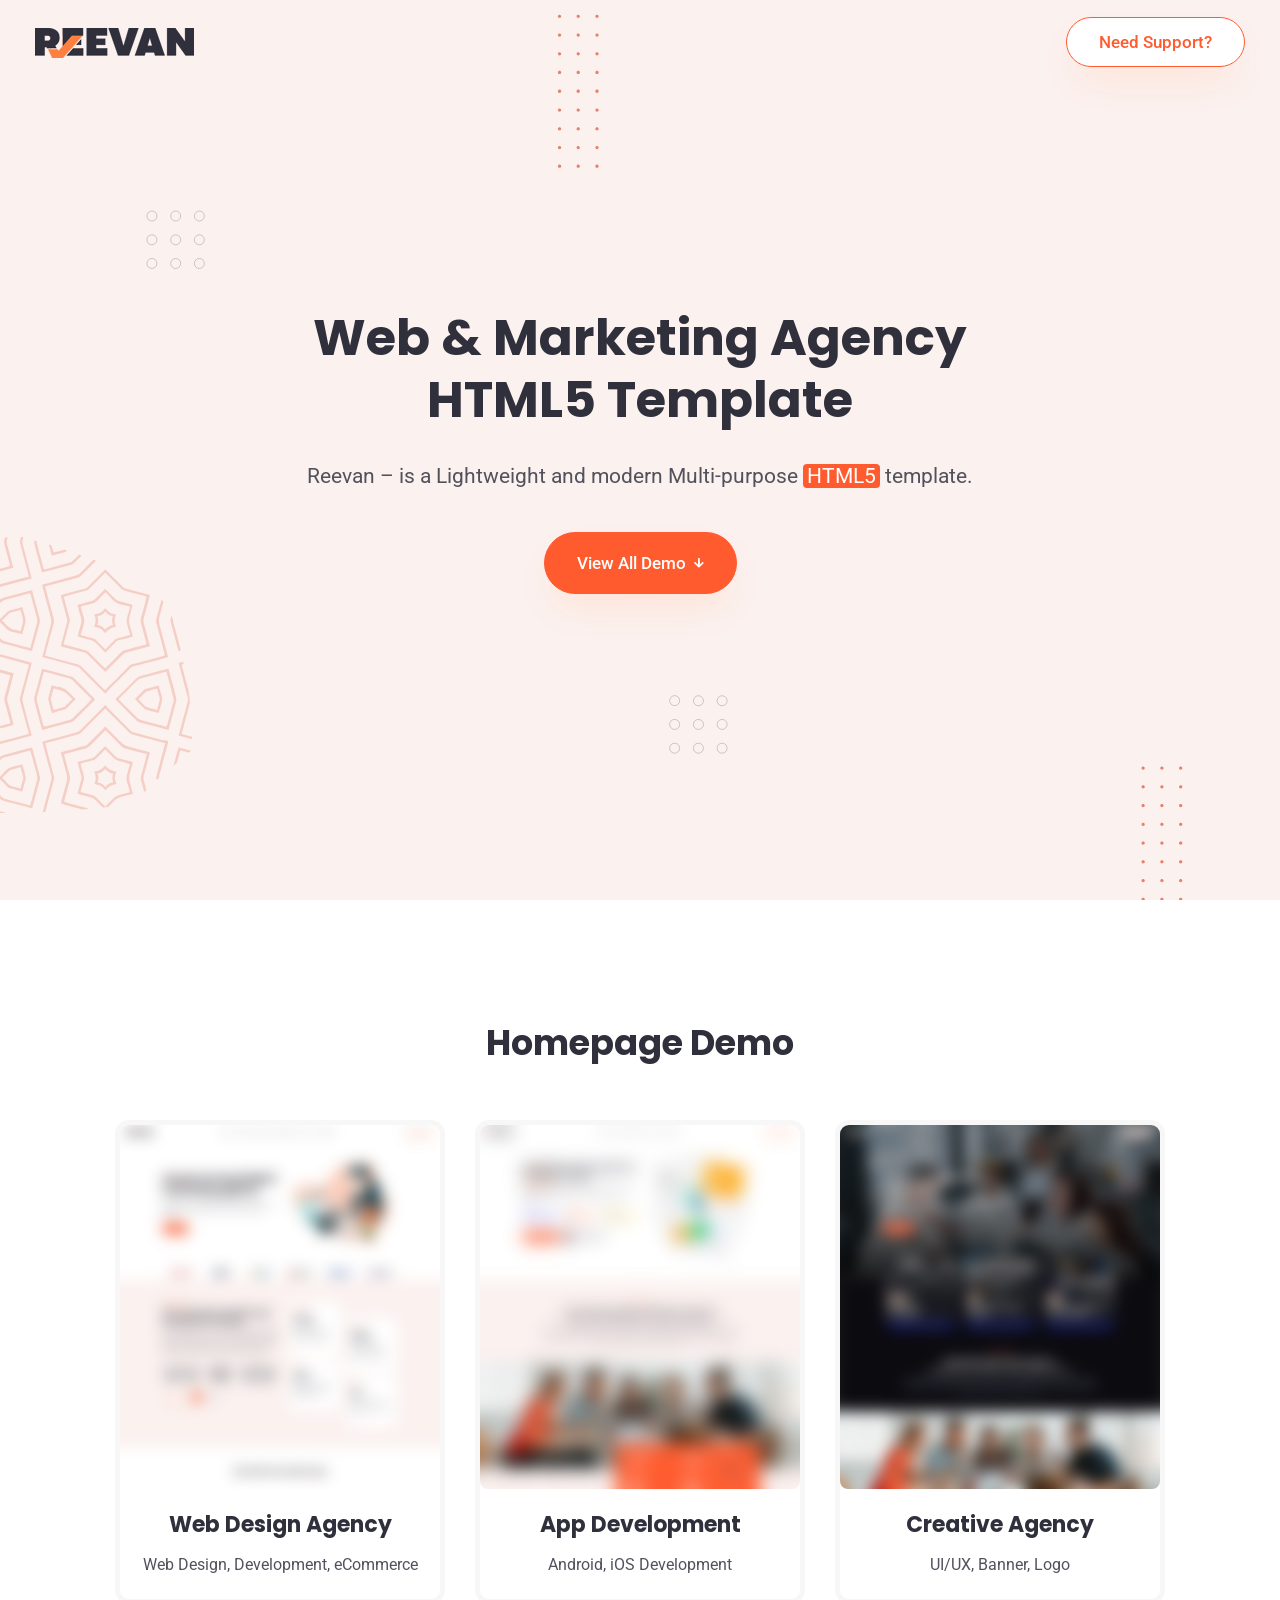
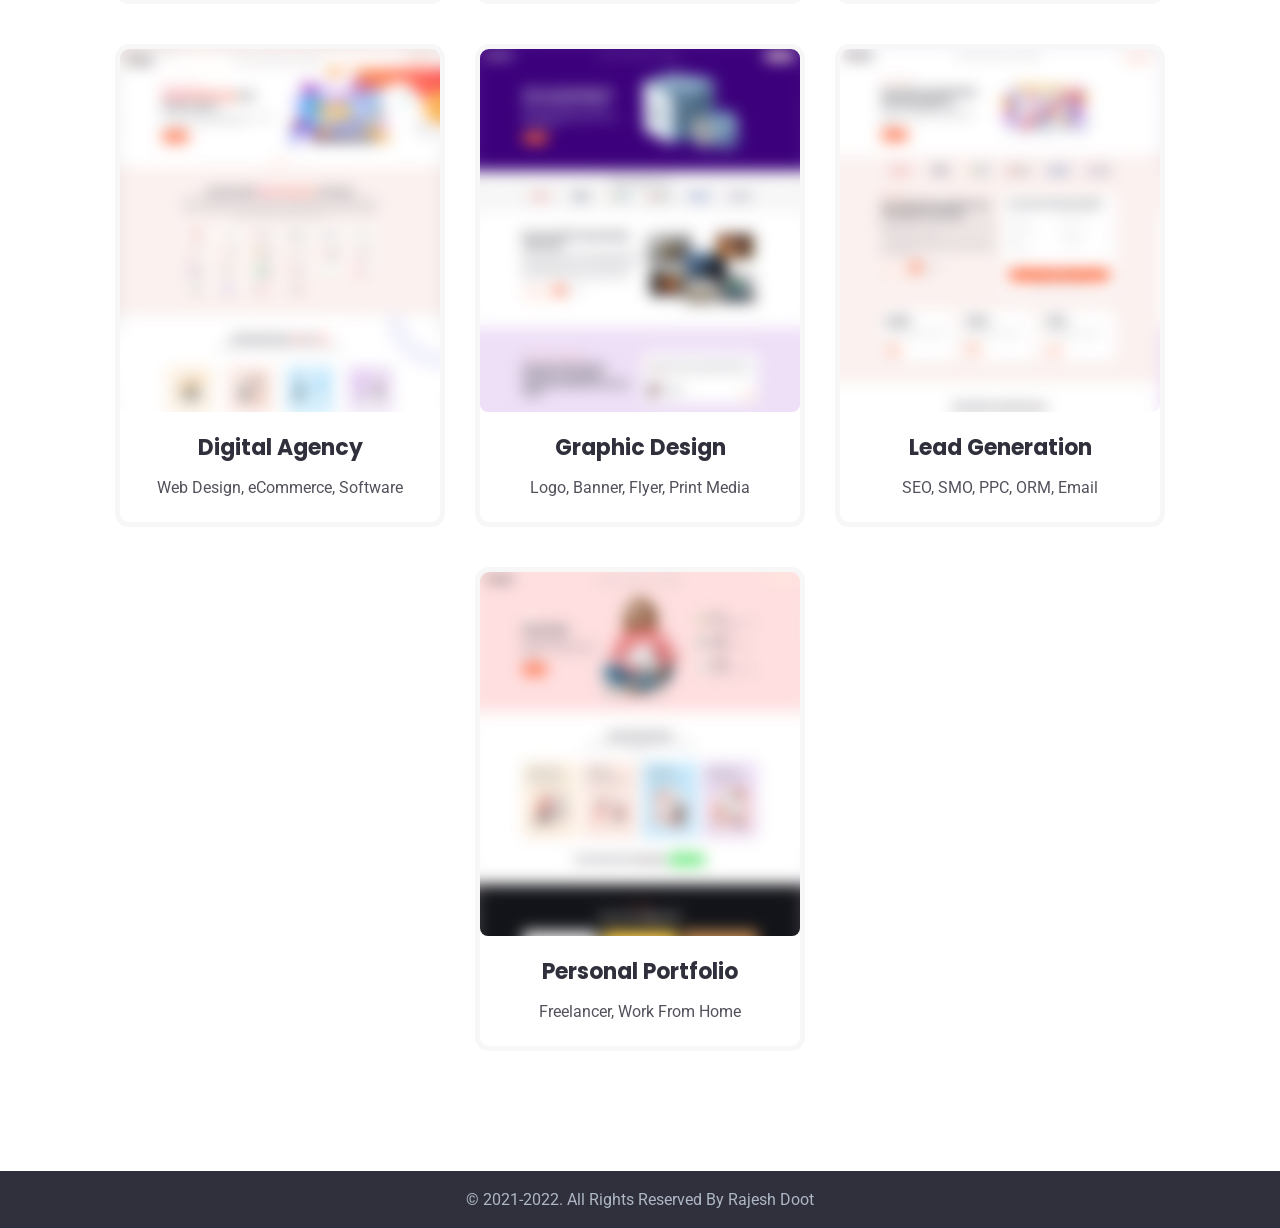
==== index.html @ 34c4d8a5 "added files" ====
<!DOCTYPE html>
<html lang="en" class="no-js">
  <head>
    <meta charset="utf-8" />
    <title>Reevan Web Design &amp; Digital Marketing Agency HTML Template</title>
    <meta name="description" content="Creative Agency, Marketing Agency Template">
    <meta name="keywords" content="Creative Agency, Marketing Agency">
    <meta name="author" content="rajesh-doot">
    <meta name="viewport" content="width=device-width, initial-scale=1, shrink-to-fit=no">
    <meta http-equiv="X-UA-Compatible" content="IE=edge">
    <meta name="theme-color" content="#e8f1ff">
    <!--Website-favicon-->
    <link href="images/favicon.png" rel="icon">
    <!--Plugin-css-->
    <link href="css/bootstrap.min.css" rel="stylesheet">
    <link href="css/plugin.min.css" rel="stylesheet">
    <link href="css/all.min.css" rel="stylesheet">
    <link rel="preconnect" href="https://fonts.gstatic.com">
    <link rel="preconnect" href="https://fonts.gstatic.com">
    <link href="https://fonts.googleapis.com/css2?family=Poppins:wght@300;400;500;600;700;800;900&family=Roboto:wght@400;500;700&display=swap" rel="stylesheet">
    <!-- Template-style-->
    <link href="css/style.css" rel="stylesheet">
    <link href="css/responsive.css" rel="stylesheet">
    <style>
      .rpl-contt p{margin-top: 10px; font-size: 16px;}
      .card-caption, .rpl-img img{
      -webkit-transition: 1.1s cubic-bezier(.16, .84, .442, .98);
      -o-transition: 1.1s cubic-bezier(.16, .84, .442, .98);
      transition: 1.1s cubic-bezier(.16, .84, .442, .98);
      }
      .ree-demo-card:hover .rpl-img img{filter: blur(2px);}
      .ree-demo-card:hover  .card-caption {opacity: 1;}
      .rpl-contt{text-align: center;}
      .smll{font-weight: normal;
      display: block;
      font-size: 18px;}
      .rpl-img{position: relative;}
      .card-caption {
      opacity: 0;
      position: absolute;
      width: 100%;
      bottom: 0;
      right: 0;
      left: 0;
      background: rgb(255 255 255 / 70%);
      z-index: 5;
      padding: 20px 0;
      display: flex;
      justify-content: space-evenly;
      }

      .bg-indx{background-size: cover !important;}
    </style>
  </head>
  <body>
    <!--Start Preloader -->
    <div class="onloadpage" id="page-load">
      <div class="loader-div">
        <div class="on-img"><img src="images/loader.gif" alt="Logo" class="img-fluid" /><span>Loading Please Wait...</span></div>
      </div>
    </div>
    <!--End Preloader -->
    <!--Start Header-->
    <header class="ree-header fixed-top">
      <div class="container-fluid m-p-l-r-0">
        <div class="menu-header">
          <div class="menu-logo">
            <div class="dskt-logo"><a class="nav-brand" href="./">	<img src="images/logo.png" alt="Logo" class="ree-logo" /> </a> </div>
          </div>
          <div class="ree-nav" role="navigation">
          </div>
          <div class="ree-nav-cta">
            <ul>
              <li><a href="https://themeforest.net/item/reevan-web-marketing-agency-html5-template/31629868/support" class="ree-btn ree-btn0 ree-btn-grdt2" target="_blank">Need Support?</a> </li>
            </ul>
          </div>
          <div class="mobile-menu2">
            <ul class="mob-nav2">
              <li><a href="https://themeforest.net/item/reevan-web-marketing-agency-html5-template/31629868/support" class="ree-btn2 ree-btn-grdt1" target="_blank"><i class="fas fa-life-ring"></i></a></li>
            </ul>
          </div>
        </div>
      </div>
    </header>
    <!-- Header End -->
    
    <!--start Hero Section  -->
    <section class="home-hero-a r-bg-a bg-indx" data-background="images/svg/herobg.svg">
      <div class="container">
        <div class="row justify-content-center">
          <div class="col-lg-8 text-center">
            <div class="hero-content-a">
              <h1 class="h1 mb30" data-aos="zoom-out-up" data-aos-delay="200">Web & Marketing Agency HTML5 Template</h1>
              <p data-aos="zoom-out-up" data-aos-delay="400">Reevan – is a Lightweight and modern Multi-purpose <span class="ree-text1">HTML5</span> template.</p>
              <a href="#demo" class="ree-btn  ree-btn-grdt1 mt40 mw-80" data-aos="zoom-out-up" data-aos-delay="600">View All Demo <i class="fas fa-arrow-down fa-btn"></i></a>
            </div>
          </div>
        </div>
      </div>
    </section>
    <!--hero Section End-->

    <!--start home-demo  -->
    <section class="home-about sec-pad r-bg-x" id="demo">
      <div class="container">
        <div class="row justify-content-center">
          <div class="col-lg-6" data-aos="fade-up" data-aos-delay="200">
            <div class="about-content-home m-mb60 text-center">
              <h2 class="mb15">Homepage Demo</h2>
            </div>
          </div>
        </div>
        <div class="row justify-content-center">

          <div class="col-lg-4 col-sm-6" data-aos="zoom-in-up" data-aos-delay="300">
            <div class="ree-media-crd ree-demo-card">
              <div class="rpl-img">
                <img src="images/demo-img/web-design.jpg" alt="home demo" class="img-fluid">			
                <div class="card-caption ree-caption">							
                  <a href="web-design.html" target="_blank" class="ree-btn ree-btn0 ree-btn-grdt2">Multi-Page</a>
                  <a href="web-design-onepage.html" target="_blank" class="ree-btn ree-btn0 ree-btn-grdt2">One-Page</a>
                </div>
              </div>
              <div class="rpl-contt pt20">
                <h4>Web Design Agency</h4>
                <p>Web Design, Development, eCommerce</p>
              </div>
            </div>
          </div>

          <div class="col-lg-4 col-sm-6" data-aos="zoom-in-up" data-aos-delay="300">
            <div class="ree-media-crd ree-demo-card">
              <div class="rpl-img">
                <img src="images/demo-img/app-development.jpg" alt="home demo" class="img-fluid">			
                <div class="card-caption ree-caption">
                  <a href="app-development.html" target="_blank" class="ree-btn ree-btn0 ree-btn-grdt2">Multi-Page</a>
                  <a href="app-development-onepage.html" target="_blank" class="ree-btn ree-btn0 ree-btn-grdt2">One-Page</a>					
                </div>
              </div>
              <div class="rpl-contt pt20">
                <h4>App Development</h4>
                <p>Android, iOS Development</p>
              </div>
            </div>
          </div>

		  <div class="col-lg-4 col-sm-6" data-aos="zoom-in-up" data-aos-delay="300">
            <div class="ree-media-crd ree-demo-card">
              <div class="rpl-img">
                <img src="images/demo-img/creative-agency.jpg" alt="home demo" class="img-fluid">			
                <div class="card-caption ree-caption">
                  <a href="creative-agency.html" target="_blank" class="ree-btn ree-btn0 ree-btn-grdt2">Multi-Page</a>
                  <a href="creative-agency-onepage.html" target="_blank" class="ree-btn ree-btn0 ree-btn-grdt2">One-Page</a>					
                </div>
              </div>
              <div class="rpl-contt pt20">
                <h4>Creative Agency</h4>
                <p>UI/UX, Banner, Logo</p>
              </div>
            </div>
          </div>

		  <div class="col-lg-4 col-sm-6" data-aos="zoom-in-up" data-aos-delay="300">
            <div class="ree-media-crd ree-demo-card">
              <div class="rpl-img">
                <img src="images/demo-img/digital-agency.jpg" alt="home demo" class="img-fluid">			
                <div class="card-caption ree-caption">
                  <a href="digital-agency.html" target="_blank" class="ree-btn ree-btn0 ree-btn-grdt2">Multi-Page</a>
                  <a href="digital-agency-onepage.html" target="_blank" class="ree-btn ree-btn0 ree-btn-grdt2">One-Page</a>					
                </div>
              </div>
              <div class="rpl-contt pt20">
                <h4>Digital Agency</h4>
                <p>Web Design, eCommerce, Software</p>
              </div>
            </div>
          </div>

		  <div class="col-lg-4 col-sm-6" data-aos="zoom-in-up" data-aos-delay="300">
            <div class="ree-media-crd ree-demo-card">
              <div class="rpl-img">
                <img src="images/demo-img/graphic-design.jpg" alt="home demo" class="img-fluid">			
                <div class="card-caption ree-caption">
                  <a href="graphic-design.html" target="_blank" class="ree-btn ree-btn0 ree-btn-grdt2">Multi-Page</a>
                  <a href="graphic-design-onepage.html" target="_blank" class="ree-btn ree-btn0 ree-btn-grdt2">One-Page</a>					
                </div>
              </div>
              <div class="rpl-contt pt20">
                <h4>Graphic Design</h4>
                <p>Logo, Banner, Flyer, Print Media</p>
              </div>
            </div>
          </div>

		  <div class="col-lg-4 col-sm-6" data-aos="zoom-in-up" data-aos-delay="300">
            <div class="ree-media-crd ree-demo-card">
              <div class="rpl-img">
                <img src="images/demo-img/lead-generation.jpg" alt="home demo" class="img-fluid">			
                <div class="card-caption ree-caption">
                  <a href="lead-generation.html" target="_blank" class="ree-btn ree-btn0 ree-btn-grdt2">Multi-Page</a>
                  <a href="lead-generation-onepage.html" target="_blank" class="ree-btn ree-btn0 ree-btn-grdt2">One-Page</a>					
                </div>
              </div>
              <div class="rpl-contt pt20">
                <h4>Lead Generation</h4>
                <p>SEO, SMO, PPC, ORM, Email</p>
              </div>
            </div>
          </div>

		  <div class="col-lg-4 col-sm-6" data-aos="zoom-in-up" data-aos-delay="300">
            <div class="ree-media-crd ree-demo-card">
              <div class="rpl-img">
                <img src="images/demo-img/personal-portfolio.jpg" alt="home demo" class="img-fluid">			
                <div class="card-caption ree-caption">
                  <a href="personal-portfolio.html" target="_blank" class="ree-btn ree-btn0 ree-btn-grdt2">Multi-Page</a>
                  <a href="personal-portfolio-onepage.html" target="_blank" class="ree-btn ree-btn0 ree-btn-grdt2">One-Page</a>					
                </div>
              </div>
              <div class="rpl-contt pt20">
                <h4>Personal Portfolio</h4>
                <p>Freelancer, Work From Home</p>
              </div>
            </div>
          </div>
        </div>
         
      </div>
    </section>
    <!--home-demo end-->
   
    <!--start footer -->
    <footer class="footer-a">
      <div class="footer-fist-row">
        <div class="container ft-cpy">
          <div class="row justify-content-center">
            <div class="col-lg-8">
              <div class="ft-copyright text-center">
                <p>© 2021-2022. All Rights Reserved By <a href="https://themeforest.net/user/rajesh-doot/portfolio" target="blank">Rajesh Doot</a></p>
              </div>
            </div>
          </div>
        </div>
      </div>
    </footer>
    <!-- end footer -->
    <!--All js files-->
    <script src="js/modernizr-3.5.0.min.js"></script>
    <script src="js/jquery-3.6.0.min.js"></script>
    <script src="js/bootstrap.bundle.min.js"></script>
    <script src="js/app.bundle.js"></script>	
    <!--Common reevan script file-->
    <script src="js/main.js"></script>
  </body>
</html>
---- css/plugin.min.css ----
@charset "UTF-8";

/*somewebmedia/hc-offcanvas-nav*/
html.hc-nav-yscroll{overflow-y:scroll}body.hc-nav-open{overflow:visible;position:fixed;width:100%;min-height:100%}.hc-offcanvas-nav{visibility:hidden;display:none;position:fixed;top:0;height:100%;z-index:9999;text-align:left}.hc-offcanvas-nav.is-ios *{cursor:pointer !important}.hc-offcanvas-nav .nav-container{position:fixed;z-index:9998;top:0;height:100%;max-width:100%;max-height:100%;box-sizing:border-box;transition:transform .4s ease}.hc-offcanvas-nav .nav-wrapper{width:100%;height:100%;box-sizing:border-box;-ms-scroll-chaining:none;overscroll-behavior:none}.hc-offcanvas-nav .nav-content{height:100%}.hc-offcanvas-nav .nav-wrapper-0>.nav-content{overflow:scroll;overflow-x:visible;overflow-y:auto;box-sizing:border-box}.hc-offcanvas-nav ul{list-style:none;margin:0;padding:0}.hc-offcanvas-nav li{position:relative;display:block}.hc-offcanvas-nav li.level-open>.nav-wrapper{visibility:visible}.hc-offcanvas-nav li:not(.custom-content) a{position:relative;display:block;box-sizing:border-box;cursor:pointer}.hc-offcanvas-nav li:not(.custom-content) a[disabled]{cursor:not-allowed}.hc-offcanvas-nav li:not(.custom-content) a,.hc-offcanvas-nav li:not(.custom-content) a:hover{text-decoration:none}.hc-offcanvas-nav input[type="checkbox"]{display:none}.hc-offcanvas-nav label{position:absolute;top:0;left:0;right:0;bottom:0;z-index:10;cursor:pointer}.hc-offcanvas-nav .nav-item-wrapper{position:relative}.hc-offcanvas-nav .nav-item-link{position:relative;display:block;box-sizing:border-box}.hc-offcanvas-nav:not(.user-is-tabbing) .nav-close-button:focus,.hc-offcanvas-nav:not(.user-is-tabbing) .nav-item-wrapper a:focus{outline:none}.hc-offcanvas-nav .nav-close:focus,.hc-offcanvas-nav .nav-next:focus,.hc-offcanvas-nav .nav-back:focus{z-index:10}.hc-offcanvas-nav.disable-body::after,.hc-offcanvas-nav .nav-wrapper::after{content:'';z-index:9990;top:0;left:0;right:0;bottom:0;width:100%;height:100%;-ms-scroll-chaining:none;overscroll-behavior:none;visibility:hidden;opacity:0;transition:visibility 0s ease .4s,opacity .4s ease}.hc-offcanvas-nav.disable-body::after{position:fixed}.hc-offcanvas-nav .nav-wrapper::after{position:absolute}.hc-offcanvas-nav.disable-body.nav-open::after,.hc-offcanvas-nav .sub-level-open::after{visibility:visible;opacity:1;transition-delay:.05s}.hc-offcanvas-nav:not(.nav-open)::after{pointer-events:none}.hc-offcanvas-nav.nav-levels-expand .nav-wrapper::after{display:none}.hc-offcanvas-nav.nav-levels-expand .nav-wrapper.nav-wrapper-0{max-height:100vh}.hc-offcanvas-nav.nav-levels-expand .nav-wrapper.nav-wrapper-0>.nav-content{overflow:scroll;overflow-x:visible;overflow-y:auto;box-sizing:border-box;max-height:100vh}.hc-offcanvas-nav.nav-levels-expand ul .nav-wrapper{min-width:0;max-height:0;visibility:hidden;overflow:hidden;transition:height 0s ease .4s}.hc-offcanvas-nav.nav-levels-expand .level-open>.nav-wrapper{max-height:none;overflow:visible;visibility:visible}.hc-offcanvas-nav.nav-levels-overlap .nav-content{overflow:scroll;overflow-x:visible;overflow-y:auto;box-sizing:border-box;max-height:100vh}.hc-offcanvas-nav.nav-levels-overlap .nav-wrapper{max-height:100vh}.hc-offcanvas-nav.nav-levels-overlap ul .nav-wrapper{position:absolute;z-index:9999;top:0;height:100%;visibility:hidden;transition:visibility 0s ease .4s,transform .4s ease}.hc-offcanvas-nav.nav-levels-overlap ul li.nav-parent{position:static}.hc-offcanvas-nav.nav-levels-overlap ul li.level-open>.nav-wrapper{visibility:visible;transform:translate3d(0, 0, 0);transition:transform .4s ease}.hc-offcanvas-nav.nav-position-left{left:0}.hc-offcanvas-nav.nav-position-left .nav-container{left:0}.hc-offcanvas-nav.nav-position-left.nav-levels-overlap li .nav-wrapper{left:0;transform:translate3d(-100%, 0, 0)}.hc-offcanvas-nav.nav-position-right{right:0}.hc-offcanvas-nav.nav-position-right .nav-container{right:0}.hc-offcanvas-nav.nav-position-right.nav-levels-overlap li .nav-wrapper{right:0;transform:translate3d(100%, 0, 0)}.hc-offcanvas-nav.nav-position-top{top:0}.hc-offcanvas-nav.nav-position-top .nav-container{top:0;width:100%}.hc-offcanvas-nav.nav-position-top.nav-levels-overlap li .nav-wrapper{left:0;transform:translate3d(0, -100%, 0)}.hc-offcanvas-nav.nav-position-bottom{top:auto;bottom:0}.hc-offcanvas-nav.nav-position-bottom .nav-container{top:auto;bottom:0;width:100%}.hc-offcanvas-nav.nav-position-bottom.nav-levels-overlap li .nav-wrapper{left:0;transform:translate3d(0, 100%, 0)}.hc-offcanvas-nav.nav-open[class*='hc-nav-'] div.nav-container{transform:translate3d(0, 0, 0)}.hc-offcanvas-nav.rtl{text-align:right;direction:rtl}.hc-nav-trigger{position:absolute;cursor:pointer;-webkit-user-select:none;-moz-user-select:none;-ms-user-select:none;user-select:none;display:none;top:20px;z-index:9980;width:30px;min-height:24px}.hc-nav-trigger span{width:30px;top:50%;transform:translateY(-50%);transform-origin:50% 50%}.hc-nav-trigger span,.hc-nav-trigger span::before,.hc-nav-trigger span::after{display:block;position:absolute;left:0;height:4px;background:#34495E;transition:all .2s ease}.hc-nav-trigger span::before,.hc-nav-trigger span::after{content:'';width:100%}.hc-nav-trigger span::before{top:-10px}.hc-nav-trigger span::after{bottom:-10px}.hc-nav-trigger.toggle-open span{background:rgba(0,0,0,0);transform:rotate(45deg)}.hc-nav-trigger.toggle-open span::before{transform:translate3d(0, 10px, 0)}.hc-nav-trigger.toggle-open span::after{transform:rotate(-90deg) translate3d(10px, 0, 0)}.hc-offcanvas-nav{font-family:sans-serif}.hc-offcanvas-nav .nav-container,.hc-offcanvas-nav .nav-wrapper,.hc-offcanvas-nav ul{backgroun:transparent}.hc-offcanvas-nav::after,.hc-offcanvas-nav .nav-wrapper::after{background:rgba(0,0,0,0.3)}.hc-offcanvas-nav .nav-content{padding:0 15px}.hc-offcanvas-nav .nav-content>h2,.hc-offcanvas-nav .nav-content>h3,.hc-offcanvas-nav .nav-content>h4,.hc-offcanvas-nav .nav-content>h5,.hc-offcanvas-nav .nav-content>h6{font-size:19px;font-weight:normal;padding:25px 15px 30px;color:#fff}.hc-offcanvas-nav .nav-content>h2:first-child,.hc-offcanvas-nav .nav-content>h3:first-child,.hc-offcanvas-nav .nav-content>h4:first-child,.hc-offcanvas-nav .nav-content>h5:first-child,.hc-offcanvas-nav .nav-content>h6:first-child{margin-top:10px}.hc-offcanvas-nav .nav-content>h2:not(.nav-title):not(.level-title),.hc-offcanvas-nav .nav-content>h3:not(.nav-title):not(.level-title),.hc-offcanvas-nav .nav-content>h4:not(.nav-title):not(.level-title),.hc-offcanvas-nav .nav-content>h5:not(.nav-title):not(.level-title),.hc-offcanvas-nav .nav-content>h6:not(.nav-title):not(.level-title){font-size:16px;padding:15px 12px;text-transform:uppercase;color:#b3b3b3}.hc-offcanvas-nav .nav-item-link,.hc-offcanvas-nav li.nav-close a,.hc-offcanvas-nav .nav-back a{padding:12px;font-size:15px;color:#fff;z-index:1;background:rgba(0,0,0,0);border-radius:5px;transition:.05s background ease}.hc-offcanvas-nav .nav-item-link:focus,.hc-offcanvas-nav .nav-item-link:focus-within,.hc-offcanvas-nav li.nav-close a:focus,.hc-offcanvas-nav li.nav-close a:focus-within,.hc-offcanvas-nav .nav-back a:focus,.hc-offcanvas-nav .nav-back a:focus-within{z-index:10}.hc-offcanvas-nav .nav-item-link[disabled],.hc-offcanvas-nav li.nav-close a[disabled],.hc-offcanvas-nav .nav-back a[disabled]{color:rgba(255,255,255,0.5)}.hc-offcanvas-nav:not(.touch-device) li:not(.nav-item-custom) a:not([disabled]):hover{background:#272a2d}.hc-offcanvas-nav .nav-custom-content{padding:12px 15px;font-size:15px}.hc-offcanvas-nav .nav-highlight>.nav-item-wrapper .nav-item-link{border-radius:5px;background:#292c30}.hc-offcanvas-nav .nav-wrapper-0>.nav-content>ul:first-child{margin-top:15px}.hc-offcanvas-nav .nav-wrapper-0>.nav-content>ul:not(:last-child){margin-bottom:18px}.hc-offcanvas-nav li{color:#fff}.hc-offcanvas-nav li.nav-close a:hover,.hc-offcanvas-nav li.nav-back a:hover{background:#111213}.hc-offcanvas-nav li.nav-close:not(:first-child) a,.hc-offcanvas-nav li.nav-back:not(:first-child) a{margin-top:-1px}.hc-offcanvas-nav li.nav-parent .nav-item-link:last-child{padding-right:62px}.hc-offcanvas-nav li.nav-parent .nav-item-link:not(:last-child){margin-right:52px}.hc-offcanvas-nav .nav-close-button span,.hc-offcanvas-nav .nav-parent .nav-next,.hc-offcanvas-nav .nav-back span{width:40px;position:absolute;top:0;right:0;bottom:0;text-align:center;cursor:pointer;border-radius:5px;transition:background .2s ease}.hc-offcanvas-nav .nav-close-button{position:relative;display:block}.hc-offcanvas-nav .nav-close-button span::before,.hc-offcanvas-nav .nav-close-button span::after{content:'';position:absolute;top:50%;left:50%;width:6px;height:6px;margin-top:-3px;border-top:2px solid #fff;border-left:2px solid #fff}.hc-offcanvas-nav .nav-close-button span::before{margin-left:-9px;transform:rotate(135deg)}.hc-offcanvas-nav .nav-close-button span::after{transform:rotate(-45deg)}.hc-offcanvas-nav .nav-content>.nav-close a{height:44px;font-size:15px;color:#fff;background:rgba(0,0,0,0);border-radius:5px;z-index:1;text-decoration:none;box-sizing:border-box}.hc-offcanvas-nav .nav-content>.nav-close a.has-label{padding:12px 15px}.hc-offcanvas-nav .nav-content>.nav-close a:hover{background:#25272a}.hc-offcanvas-nav .nav-content>.nav-close:first-child{position:relative;min-height:40px;margin-top:15px}.hc-offcanvas-nav .nav-content>.nav-close:first-child+ul{margin-top:15px}.hc-offcanvas-nav .nav-content>.nav-close:first-child a.has-label{margin-bottom:-15px}.hc-offcanvas-nav .nav-content>.nav-close:first-child a:not(.has-label){position:absolute;width:40px;height:40px;line-height:40px;top:0;right:0}.hc-offcanvas-nav .nav-content>.nav-close:first-child a:not(.has-label)+ul{margin-top:60px}.hc-offcanvas-nav .nav-content>.nav-close:first-child a:not(.has-label)+h2,.hc-offcanvas-nav .nav-content>.nav-close:first-child a:not(.has-label)+h3,.hc-offcanvas-nav .nav-content>.nav-close:first-child a:not(.has-label)+h4,.hc-offcanvas-nav .nav-content>.nav-close:first-child a:not(.has-label)+h5,.hc-offcanvas-nav .nav-content>.nav-close:first-child a:not(.has-label)+h6{margin-top:55px}.hc-offcanvas-nav .nav-title+.nav-close a:not(.has-label){position:absolute;width:40px;height:40px;line-height:40px;top:28px;right:15px}.hc-offcanvas-nav.nav-close-button-empty .nav-title{padding-right:46px}.hc-offcanvas-nav li.nav-close:first-child{padding-bottom:15px}.hc-offcanvas-nav li.nav-close .nav-close-button.has-label{margin-bottom:-15px}.hc-offcanvas-nav li.nav-close .nav-close-button:not(.has-label){width:40px;height:40px;line-height:40px;float:right}.hc-offcanvas-nav li.nav-close .nav-item-wrapper::after{content:'';display:table;clear:both}.hc-offcanvas-nav a.nav-next{position:relative}.hc-offcanvas-nav a.nav-next:before{content:'';position:absolute;width:2px;height:25px;left:-7px;top:9px;background:#4d4d4d;border-radius:2px}.hc-offcanvas-nav .nav-next span::before,.hc-offcanvas-nav .nav-back span::before{content:'';position:absolute;top:50%;left:50%;width:8px;height:8px;margin-left:-2px;box-sizing:border-box;border-top:2px solid #fff;border-left:2px solid #fff;transform-origin:center}.hc-offcanvas-nav .nav-next span{position:absolute;top:0;right:0;left:0;bottom:0}.hc-offcanvas-nav .nav-next span::before{transform:translate(-50%, -50%) rotate(135deg)}.hc-offcanvas-nav .nav-back span::before{margin-left:2px;transform:translate(-50%, -50%) rotate(-45deg)}.hc-offcanvas-nav.nav-position-left.nav-open.nav-levels-overlap .nav-wrapper{box-shadow:1px 0 2px rgba(0,0,0,0.2)}.hc-offcanvas-nav.nav-position-right.nav-open.nav-levels-overlap .nav-wrapper{box-shadow:-1px 0 2px rgba(0,0,0,0.2)}.hc-offcanvas-nav.nav-position-right .nav-next span::before{margin-left:2px;transform:translate(-50%, -50%) rotate(-45deg)}.hc-offcanvas-nav.nav-position-right .nav-back span::before{margin-left:-2px;transform:translate(-50%, -50%) rotate(135deg)}.hc-offcanvas-nav.nav-position-top.nav-open .nav-wrapper{box-shadow:0 1px 2px rgba(0,0,0,0.2)}.hc-offcanvas-nav.nav-position-top .nav-next span::before{margin-left:0;margin-right:-2px;transform:translate(-50%, -50%) rotate(-135deg)}.hc-offcanvas-nav.nav-position-top .nav-back span::before{margin-left:0;margin-right:-2px;transform:translate(-50%, -50%) rotate(45deg)}.hc-offcanvas-nav.nav-position-bottom.nav-open .nav-wrapper{box-shadow:0 -1px 2px rgba(0,0,0,0.2)}.hc-offcanvas-nav.nav-position-bottom .nav-next span::before{margin-left:0;margin-right:-2px;transform:translate(-50%, -50%) rotate(45deg)}.hc-offcanvas-nav.nav-position-bottom .nav-back span::before{margin-left:0;margin-right:-2px;transform:translate(-50%, -50%) rotate(-135deg)}.hc-offcanvas-nav.nav-levels-overlap ul ul:first-child{margin-top:15px}.hc-offcanvas-nav.nav-levels-expand .nav-content .nav-content,.hc-offcanvas-nav.nav-levels-none .nav-content .nav-content{padding:0}.hc-offcanvas-nav.nav-levels-expand .nav-wrapper .nav-wrapper,.hc-offcanvas-nav.nav-levels-none .nav-wrapper .nav-wrapper{width:auto;position:relative;margin-left:20px}.hc-offcanvas-nav.nav-levels-expand li.level-open>.nav-item-wrapper>.nav-next span::before,.hc-offcanvas-nav.nav-levels-expand li.level-open>.nav-item-wrapper>a>.nav-next span::before,.hc-offcanvas-nav.nav-levels-none li.level-open>.nav-item-wrapper>.nav-next span::before,.hc-offcanvas-nav.nav-levels-none li.level-open>.nav-item-wrapper>a>.nav-next span::before{margin-top:-2px;transform:translate(-50%, -50%) rotate(-135deg)}.hc-offcanvas-nav.nav-levels-expand li.level-open>.nav-wrapper::before,.hc-offcanvas-nav.nav-levels-none li .nav-wrapper::before{content:'';position:absolute;width:2px;left:-7px;top:5px;bottom:5px;background:#4d4d4d;border-radius:2px}.hc-offcanvas-nav.rtl .nav-wrapper .nav-wrapper{margin-left:0;margin-right:20px}.hc-offcanvas-nav.rtl a.nav-next:before{left:auto;right:-7px}.hc-offcanvas-nav.rtl .nav-title+.nav-close a:not(.has-label){left:15px;right:auto}.hc-offcanvas-nav.rtl .nav-close-button span,.hc-offcanvas-nav.rtl .nav-next,.hc-offcanvas-nav.rtl .nav-back span{left:0;right:auto}.hc-offcanvas-nav.rtl li.nav-parent .nav-item-link:last-child{padding-left:62px;padding-right:12px}.hc-offcanvas-nav.rtl li.nav-parent .nav-item-link:not(:last-child){margin-left:52px;margin-right:0}.hc-offcanvas-nav.rtl.nav-levels-expand li.level-open>.nav-wrapper::before,.hc-offcanvas-nav.rtl.nav-levels-none li .nav-wrapper::before{left:auto;right:-7px}
.hc-offcanvas-nav ul.bottom-nav li {  flex: auto;}body.theme-carbon .hc-offcanvas-nav li {  color: #fff;}.hc-offcanvas-nav ul.bottom-nav { position: absolute;  left: 0;  right: 0;  bottom: 0;  z-index: 10;  width: 100%;    display: flex;    flex-wrap: nowrap;    align-items: stretch;    border-top: 1px solid rgba(0,0,0,0.15);} .hc-offcanvas-nav .nav-item-link, body.theme-carbon .hc-offcanvas-nav li.nav-close a, body.theme-carbon .hc-offcanvas-nav .nav-back a {    padding: 12px;    font-size: 15px;    color: #fff;    z-index: 1;    background: rgba(0,0,0,0);    border-radius: 5px;    transition: .05s background ease;
} ul.bottom-nav li svg {    width: 17px;    height: 17px;}ul.bottom-nav li svg {    fill: #fff;    display: inline-block;    vertical-align: middle;}ul.bottom-nav li a {    padding: 10px;    text-align: center;   height: 100%;   border-bottom: none;}

 /** owl oarousel v2.3.4**/
.owl-carousel,.owl-carousel .owl-item{-webkit-tap-highlight-color:transparent;position:relative}.owl-carousel{display:none;width:100%;z-index:1}.owl-carousel .owl-stage{position:relative;-ms-touch-action:pan-Y;touch-action:manipulation;-moz-backface-visibility:hidden}.owl-carousel .owl-stage:after{content:".";display:block;clear:both;visibility:hidden;line-height:0;height:0}.owl-carousel .owl-stage-outer{position:relative;overflow:hidden;-webkit-transform:translate3d(0,0,0)}.owl-carousel .owl-item,.owl-carousel .owl-wrapper{-webkit-backface-visibility:hidden;-moz-backface-visibility:hidden;-ms-backface-visibility:hidden;-webkit-transform:translate3d(0,0,0);-moz-transform:translate3d(0,0,0);-ms-transform:translate3d(0,0,0)}.owl-carousel .owl-item{min-height:1px;float:left;-webkit-backface-visibility:hidden;-webkit-touch-callout:none}.owl-carousel .owl-item img{display:block;width:100%}.owl-carousel .owl-dots.disabled,.owl-carousel .owl-nav.disabled{display:none}.no-js .owl-carousel,.owl-carousel.owl-loaded{display:block}.owl-carousel .owl-dot,.owl-carousel .owl-nav .owl-next,.owl-carousel .owl-nav .owl-prev{cursor:pointer;-webkit-user-select:none;-khtml-user-select:none;-moz-user-select:none;-ms-user-select:none;user-select:none}.owl-carousel .owl-nav button.owl-next,.owl-carousel .owl-nav button.owl-prev,.owl-carousel button.owl-dot{background:0 0;color:inherit;border:none;padding:0!important;font:inherit}.owl-carousel.owl-loading{opacity:0;display:block}.owl-carousel.owl-hidden{opacity:0}.owl-carousel.owl-refresh .owl-item{visibility:hidden}.owl-carousel.owl-drag .owl-item{-ms-touch-action:pan-y;touch-action:pan-y;-webkit-user-select:none;-moz-user-select:none;-ms-user-select:none;user-select:none}.owl-carousel.owl-grab{cursor:move;cursor:grab}.owl-carousel.owl-rtl{direction:rtl}.owl-carousel.owl-rtl .owl-item{float:right}.owl-carousel .animated{animation-duration:1s;animation-fill-mode:both}.owl-carousel .owl-animated-in{z-index:0}.owl-carousel .owl-animated-out{z-index:1}.owl-carousel .fadeOut{animation-name:fadeOut}@keyframes fadeOut{0%{opacity:1}100%{opacity:0}}.owl-height{transition:height .5s ease-in-out}.owl-carousel .owl-item .owl-lazy{opacity:0;transition:opacity .4s ease}.owl-carousel .owl-item .owl-lazy:not([src]),.owl-carousel .owl-item .owl-lazy[src^=""]{max-height:0}.owl-carousel .owl-item img.owl-lazy{transform-style:preserve-3d}.owl-carousel .owl-video-wrapper{position:relative;height:100%;background:#000}.owl-carousel .owl-video-play-icon{position:absolute;height:80px;width:80px;left:50%;top:50%;margin-left:-40px;margin-top:-40px;background:url(owl.video.play.png) no-repeat;cursor:pointer;z-index:1;-webkit-backface-visibility:hidden;transition:transform .1s ease}.owl-carousel .owl-video-play-icon:hover{-ms-transform:scale(1.3,1.3);transform:scale(1.3,1.3)}.owl-carousel .owl-video-playing .owl-video-play-icon,.owl-carousel .owl-video-playing .owl-video-tn{display:none}.owl-carousel .owl-video-tn{opacity:0;height:100%;background-position:center center;background-repeat:no-repeat;background-size:contain;transition:opacity .4s ease}.owl-carousel .owl-video-frame{position:relative;z-index:1;height:100%;width:100%} /**theme**/.owl-theme .owl-dots,.owl-theme .owl-nav{text-align:center;-webkit-tap-highlight-color:transparent}.owl-theme .owl-nav{margin-top:10px}.owl-theme .owl-nav [class*=owl-]{color:#FFF;font-size:14px;margin:5px;padding:4px 7px;background:#D6D6D6;display:inline-block;cursor:pointer;border-radius:3px}.owl-theme .owl-nav [class*=owl-]:hover{background:#869791;color:#FFF;text-decoration:none}.owl-theme .owl-nav .disabled{opacity:.5;cursor:default}.owl-theme .owl-nav.disabled+.owl-dots{margin-top:10px}.owl-theme .owl-dots .owl-dot{display:inline-block;zoom:1}.owl-theme .owl-dots .owl-dot span{width:10px;height:10px;margin:5px 7px;background:#D6D6D6;display:block;-webkit-backface-visibility:visible;transition:opacity .2s ease;border-radius:30px}.owl-theme .owl-dots .owl-dot.active span,.owl-theme .owl-dots .owl-dot:hover span{background:#869791}

/* Swiper 6.4.15 * https://swiperjs.com**/
.swiper-slide,.swiper-wrapper{height:100%;position:relative;transition-property:transform;width:100%}@font-face{font-family:swiper-icons;src:url('data:application/font-woff;charset=utf-8;base64, [base64]//wADZ2x5ZgAAAywAAADMAAAD2MHtryVoZWFkAAABbAAAADAAAAA2E2+eoWhoZWEAAAGcAAAAHwAAACQC9gDzaG10eAAAAigAAAAZAAAArgJkABFsb2NhAAAC0AAAAFoAAABaFQAUGG1heHAAAAG8AAAAHwAAACAAcABAbmFtZQAAA/gAAAE5AAACXvFdBwlwb3N0AAAFNAAAAGIAAACE5s74hXjaY2BkYGAAYpf5Hu/j+W2+MnAzMYDAzaX6QjD6/4//Bxj5GA8AuRwMYGkAPywL13jaY2BkYGA88P8Agx4j+/8fQDYfA1AEBWgDAIB2BOoAeNpjYGRgYNBh4GdgYgABEMnIABJzYNADCQAACWgAsQB42mNgYfzCOIGBlYGB0YcxjYGBwR1Kf2WQZGhhYGBiYGVmgAFGBiQQkOaawtDAoMBQxXjg/wEGPcYDDA4wNUA2CCgwsAAAO4EL6gAAeNpj2M0gyAACqxgGNWBkZ2D4/wMA+xkDdgAAAHjaY2BgYGaAYBkGRgYQiAHyGMF8FgYHIM3DwMHABGQrMOgyWDLEM1T9/w8UBfEMgLzE////P/5//f/V/xv+r4eaAAeMbAxwIUYmIMHEgKYAYjUcsDAwsLKxc3BycfPw8jEQA/[base64]/uznmfPFBNODM2K7MTQ45YEAZqGP81AmGGcF3iPqOop0r1SPTaTbVkfUe4HXj97wYE+yNwWYxwWu4v1ugWHgo3S1XdZEVqWM7ET0cfnLGxWfkgR42o2PvWrDMBSFj/IHLaF0zKjRgdiVMwScNRAoWUoH78Y2icB/yIY09An6AH2Bdu/UB+yxopYshQiEvnvu0dURgDt8QeC8PDw7Fpji3fEA4z/PEJ6YOB5hKh4dj3EvXhxPqH/SKUY3rJ7srZ4FZnh1PMAtPhwP6fl2PMJMPDgeQ4rY8YT6Gzao0eAEA409DuggmTnFnOcSCiEiLMgxCiTI6Cq5DZUd3Qmp10vO0LaLTd2cjN4fOumlc7lUYbSQcZFkutRG7g6JKZKy0RmdLY680CDnEJ+UMkpFFe1RN7nxdVpXrC4aTtnaurOnYercZg2YVmLN/d/gczfEimrE/fs/bOuq29Zmn8tloORaXgZgGa78yO9/cnXm2BpaGvq25Dv9S4E9+5SIc9PqupJKhYFSSl47+Qcr1mYNAAAAeNptw0cKwkAAAMDZJA8Q7OUJvkLsPfZ6zFVERPy8qHh2YER+3i/BP83vIBLLySsoKimrqKqpa2hp6+jq6RsYGhmbmJqZSy0sraxtbO3sHRydnEMU4uR6yx7JJXveP7WrDycAAAAAAAH//wACeNpjYGRgYOABYhkgZgJCZgZNBkYGLQZtIJsFLMYAAAw3ALgAeNolizEKgDAQBCchRbC2sFER0YD6qVQiBCv/H9ezGI6Z5XBAw8CBK/m5iQQVauVbXLnOrMZv2oLdKFa8Pjuru2hJzGabmOSLzNMzvutpB3N42mNgZGBg4GKQYzBhYMxJLMlj4GBgAYow/P/PAJJhLM6sSoWKfWCAAwDAjgbRAAB42mNgYGBkAIIbCZo5IPrmUn0hGA0AO8EFTQAA') format('woff');font-weight:400;font-style:normal}:root{--swiper-theme-color:#007aff;--swiper-navigation-size:44px}.swiper-container{margin-left:auto;margin-right:auto;position:relative;overflow:hidden;list-style:none;padding:0;z-index:1}.swiper-container-vertical>.swiper-wrapper{flex-direction:column}.swiper-wrapper{z-index:1;display:flex;box-sizing:content-box}.swiper-container-android .swiper-slide,.swiper-wrapper{transform:translate3d(0,0,0)}.swiper-container-multirow>.swiper-wrapper{flex-wrap:wrap}.swiper-container-multirow-column>.swiper-wrapper{flex-wrap:wrap;flex-direction:column}.swiper-container-free-mode>.swiper-wrapper{transition-timing-function:ease-out;margin:0 auto}.swiper-container-pointer-events{touch-action:pan-y}.swiper-container-pointer-events.swiper-container-vertical{touch-action:pan-x}.swiper-slide{flex-shrink:0}.swiper-slide-invisible-blank{visibility:hidden}.swiper-container-autoheight,.swiper-container-autoheight .swiper-slide{height:auto}.swiper-container-autoheight .swiper-wrapper{align-items:flex-start;transition-property:transform,height}.swiper-container-3d{perspective:1200px}.swiper-container-3d .swiper-cube-shadow,.swiper-container-3d .swiper-slide,.swiper-container-3d .swiper-slide-shadow-bottom,.swiper-container-3d .swiper-slide-shadow-left,.swiper-container-3d .swiper-slide-shadow-right,.swiper-container-3d .swiper-slide-shadow-top,.swiper-container-3d .swiper-wrapper{transform-style:preserve-3d}.swiper-container-3d .swiper-slide-shadow-bottom,.swiper-container-3d .swiper-slide-shadow-left,.swiper-container-3d .swiper-slide-shadow-right,.swiper-container-3d .swiper-slide-shadow-top{position:absolute;left:0;top:0;width:100%;height:100%;pointer-events:none;z-index:10}.swiper-container-3d .swiper-slide-shadow-left{background-image:linear-gradient(to left,rgba(0,0,0,.5),rgba(0,0,0,0))}.swiper-container-3d .swiper-slide-shadow-right{background-image:linear-gradient(to right,rgba(0,0,0,.5),rgba(0,0,0,0))}.swiper-container-3d .swiper-slide-shadow-top{background-image:linear-gradient(to top,rgba(0,0,0,.5),rgba(0,0,0,0))}.swiper-container-3d .swiper-slide-shadow-bottom{background-image:linear-gradient(to bottom,rgba(0,0,0,.5),rgba(0,0,0,0))}.swiper-container-css-mode>.swiper-wrapper{overflow:auto;scrollbar-width:none;-ms-overflow-style:none}.swiper-container-css-mode>.swiper-wrapper::-webkit-scrollbar{display:none}.swiper-container-css-mode>.swiper-wrapper>.swiper-slide{scroll-snap-align:start start}.swiper-container-horizontal.swiper-container-css-mode>.swiper-wrapper{scroll-snap-type:x mandatory}.swiper-container-vertical.swiper-container-css-mode>.swiper-wrapper{scroll-snap-type:y mandatory}.swiper-button-next,.swiper-button-prev{position:absolute;top:50%;width:calc(var(--swiper-navigation-size)/ 44 * 27);height:var(--swiper-navigation-size);margin-top:calc(-1 * var(--swiper-navigation-size)/ 2);z-index:10;cursor:pointer;display:flex;align-items:center;justify-content:center;color:var(--swiper-navigation-color,var(--swiper-theme-color))}.swiper-button-next.swiper-button-disabled,.swiper-button-prev.swiper-button-disabled{opacity:.35;cursor:auto;pointer-events:none}.swiper-button-next:after,.swiper-button-prev:after{font-family:swiper-icons;font-size:var(--swiper-navigation-size);text-transform:none!important;letter-spacing:0;font-variant:initial;line-height:1}.swiper-button-prev,.swiper-container-rtl .swiper-button-next{left:10px;right:auto}.swiper-button-prev:after,.swiper-container-rtl .swiper-button-next:after{content:'prev'}.swiper-button-next,.swiper-container-rtl .swiper-button-prev{right:10px;left:auto}.swiper-button-next:after,.swiper-container-rtl .swiper-button-prev:after{content:'next'}.swiper-button-next.swiper-button-white,.swiper-button-prev.swiper-button-white{--swiper-navigation-color:#ffffff}.swiper-button-next.swiper-button-black,.swiper-button-prev.swiper-button-black{--swiper-navigation-color:#000000}.swiper-button-lock{display:none}.swiper-pagination{position:absolute;text-align:center;transition:.3s opacity;transform:translate3d(0,0,0);z-index:10}.swiper-pagination.swiper-pagination-hidden{opacity:0}.swiper-container-horizontal>.swiper-pagination-bullets,.swiper-pagination-custom,.swiper-pagination-fraction{bottom:10px;left:0;width:100%}.swiper-pagination-bullets-dynamic{overflow:hidden;font-size:0}.swiper-container-cube,.swiper-container-flip{overflow:visible}.swiper-pagination-bullets-dynamic .swiper-pagination-bullet{transform:scale(.33);position:relative}.swiper-pagination-bullets-dynamic .swiper-pagination-bullet-active,.swiper-pagination-bullets-dynamic .swiper-pagination-bullet-active-main{transform:scale(1)}.swiper-pagination-bullets-dynamic .swiper-pagination-bullet-active-prev{transform:scale(.66)}.swiper-pagination-bullets-dynamic .swiper-pagination-bullet-active-prev-prev{transform:scale(.33)}.swiper-pagination-bullets-dynamic .swiper-pagination-bullet-active-next{transform:scale(.66)}.swiper-pagination-bullets-dynamic .swiper-pagination-bullet-active-next-next{transform:scale(.33)}.swiper-pagination-bullet{width:8px;height:8px;display:inline-block;border-radius:50%;background:#000;opacity:.2}button.swiper-pagination-bullet{border:none;margin:0;padding:0;box-shadow:none;-webkit-appearance:none;-moz-appearance:none;appearance:none}.swiper-pagination-clickable .swiper-pagination-bullet{cursor:pointer}.swiper-scrollbar-cursor-drag,.swiper-slide-zoomed{cursor:move}.swiper-pagination-bullet-active{opacity:1;background:var(--swiper-pagination-color,var(--swiper-theme-color))}.swiper-container-vertical>.swiper-pagination-bullets{right:10px;top:50%;transform:translate3d(0,-50%,0)}.swiper-container-vertical>.swiper-pagination-bullets .swiper-pagination-bullet{margin:6px 0;display:block}.swiper-container-vertical>.swiper-pagination-bullets.swiper-pagination-bullets-dynamic{top:50%;transform:translateY(-50%);width:8px}.swiper-container-vertical>.swiper-pagination-bullets.swiper-pagination-bullets-dynamic .swiper-pagination-bullet{display:inline-block;transition:.2s transform,.2s top}.swiper-pagination-lock,.swiper-scrollbar-lock{display:none}.swiper-container-horizontal>.swiper-pagination-bullets .swiper-pagination-bullet{margin:0 4px}.swiper-container-horizontal>.swiper-pagination-bullets.swiper-pagination-bullets-dynamic{left:50%;transform:translateX(-50%);white-space:nowrap}.swiper-container-horizontal>.swiper-pagination-bullets.swiper-pagination-bullets-dynamic .swiper-pagination-bullet{transition:.2s transform,.2s left}.swiper-container-horizontal.swiper-container-rtl>.swiper-pagination-bullets-dynamic .swiper-pagination-bullet{transition:.2s transform,.2s right}.swiper-pagination-progressbar{background:rgba(0,0,0,.25);position:absolute}.swiper-pagination-progressbar .swiper-pagination-progressbar-fill{background:var(--swiper-pagination-color,var(--swiper-theme-color));position:absolute;left:0;top:0;width:100%;height:100%;transform:scale(0);transform-origin:left top}.swiper-container-rtl .swiper-pagination-progressbar .swiper-pagination-progressbar-fill{transform-origin:right top}.swiper-container-horizontal>.swiper-pagination-progressbar,.swiper-container-vertical>.swiper-pagination-progressbar.swiper-pagination-progressbar-opposite{width:100%;height:4px;left:0;top:0}.swiper-container-horizontal>.swiper-pagination-progressbar.swiper-pagination-progressbar-opposite,.swiper-container-vertical>.swiper-pagination-progressbar{width:4px;height:100%;left:0;top:0}.swiper-pagination-white{--swiper-pagination-color:#ffffff}.swiper-pagination-black{--swiper-pagination-color:#000000}.swiper-scrollbar{border-radius:10px;position:relative;-ms-touch-action:none;background:rgba(0,0,0,.1)}.swiper-container-horizontal>.swiper-scrollbar{position:absolute;left:1%;bottom:3px;z-index:50;height:5px;width:98%}.swiper-container-vertical>.swiper-scrollbar{position:absolute;right:3px;top:1%;z-index:50;width:5px;height:98%}.swiper-scrollbar-drag{height:100%;width:100%;position:relative;background:rgba(0,0,0,.5);border-radius:10px;left:0;top:0}.swiper-zoom-container{width:100%;height:100%;display:flex;justify-content:center;align-items:center;text-align:center}.swiper-zoom-container>canvas,.swiper-zoom-container>img,.swiper-zoom-container>svg{max-width:100%;max-height:100%;object-fit:contain}.swiper-lazy-preloader{width:42px;height:42px;position:absolute;left:50%;top:50%;margin-left:-21px;margin-top:-21px;z-index:10;transform-origin:50%;animation:swiper-preloader-spin 1s infinite linear;box-sizing:border-box;border:4px solid;border-radius:50%;border-top-color:transparent}.swiper-lazy-preloader-white{--swiper-preloader-color:#fff}.swiper-lazy-preloader-black{--swiper-preloader-color:#000}@keyframes swiper-preloader-spin{100%{transform:rotate(360deg)}}.swiper-container .swiper-notification{position:absolute;left:0;top:0;pointer-events:none;opacity:0;z-index:-1000}.swiper-container-fade.swiper-container-free-mode .swiper-slide{transition-timing-function:ease-out}.swiper-container-fade .swiper-slide{pointer-events:none;transition-property:opacity}.swiper-container-fade .swiper-slide .swiper-slide{pointer-events:none}.swiper-container-fade .swiper-slide-active,.swiper-container-fade .swiper-slide-active .swiper-slide-active{pointer-events:auto}.swiper-container-cube .swiper-slide{pointer-events:none;-webkit-backface-visibility:hidden;backface-visibility:hidden;z-index:1;visibility:hidden;transform-origin:0 0;width:100%;height:100%}.swiper-container-cube .swiper-slide .swiper-slide{pointer-events:none}.swiper-container-cube.swiper-container-rtl .swiper-slide{transform-origin:100% 0}.swiper-container-cube .swiper-slide-active,.swiper-container-cube .swiper-slide-active .swiper-slide-active{pointer-events:auto}.swiper-container-cube .swiper-slide-active,.swiper-container-cube .swiper-slide-next,.swiper-container-cube .swiper-slide-next+.swiper-slide,.swiper-container-cube .swiper-slide-prev{pointer-events:auto;visibility:visible}.swiper-container-cube .swiper-slide-shadow-bottom,.swiper-container-cube .swiper-slide-shadow-left,.swiper-container-cube .swiper-slide-shadow-right,.swiper-container-cube .swiper-slide-shadow-top{z-index:0;-webkit-backface-visibility:hidden;backface-visibility:hidden}.swiper-container-cube .swiper-cube-shadow{position:absolute;left:0;bottom:0;width:100%;height:100%;opacity:.6;z-index:0}.swiper-container-cube .swiper-cube-shadow:before{content:'';background:#000;position:absolute;left:0;top:0;bottom:0;right:0;-webkit-filter:blur(50px);filter:blur(50px)}.swiper-container-flip .swiper-slide{pointer-events:none;-webkit-backface-visibility:hidden;backface-visibility:hidden;z-index:1}.swiper-container-flip .swiper-slide .swiper-slide{pointer-events:none}.swiper-container-flip .swiper-slide-active,.swiper-container-flip .swiper-slide-active .swiper-slide-active{pointer-events:auto}.swiper-container-flip .swiper-slide-shadow-bottom,.swiper-container-flip .swiper-slide-shadow-left,.swiper-container-flip .swiper-slide-shadow-right,.swiper-container-flip .swiper-slide-shadow-top{z-index:0;-webkit-backface-visibility:hidden;backface-visibility:hidden}

/**aos 2.3.4**/
[data-aos][data-aos][data-aos-duration="50"],body[data-aos-duration="50"] [data-aos]{transition-duration:50ms}[data-aos][data-aos][data-aos-delay="50"],body[data-aos-delay="50"] [data-aos]{transition-delay:0}[data-aos][data-aos][data-aos-delay="50"].aos-animate,body[data-aos-delay="50"] [data-aos].aos-animate{transition-delay:50ms}[data-aos][data-aos][data-aos-duration="100"],body[data-aos-duration="100"] [data-aos]{transition-duration:.1s}[data-aos][data-aos][data-aos-delay="100"],body[data-aos-delay="100"] [data-aos]{transition-delay:0}[data-aos][data-aos][data-aos-delay="100"].aos-animate,body[data-aos-delay="100"] [data-aos].aos-animate{transition-delay:.1s}[data-aos][data-aos][data-aos-duration="150"],body[data-aos-duration="150"] [data-aos]{transition-duration:.15s}[data-aos][data-aos][data-aos-delay="150"],body[data-aos-delay="150"] [data-aos]{transition-delay:0}[data-aos][data-aos][data-aos-delay="150"].aos-animate,body[data-aos-delay="150"] [data-aos].aos-animate{transition-delay:.15s}[data-aos][data-aos][data-aos-duration="200"],body[data-aos-duration="200"] [data-aos]{transition-duration:.2s}[data-aos][data-aos][data-aos-delay="200"],body[data-aos-delay="200"] [data-aos]{transition-delay:0}[data-aos][data-aos][data-aos-delay="200"].aos-animate,body[data-aos-delay="200"] [data-aos].aos-animate{transition-delay:.2s}[data-aos][data-aos][data-aos-duration="250"],body[data-aos-duration="250"] [data-aos]{transition-duration:.25s}[data-aos][data-aos][data-aos-delay="250"],body[data-aos-delay="250"] [data-aos]{transition-delay:0}[data-aos][data-aos][data-aos-delay="250"].aos-animate,body[data-aos-delay="250"] [data-aos].aos-animate{transition-delay:.25s}[data-aos][data-aos][data-aos-duration="300"],body[data-aos-duration="300"] [data-aos]{transition-duration:.3s}[data-aos][data-aos][data-aos-delay="300"],body[data-aos-delay="300"] [data-aos]{transition-delay:0}[data-aos][data-aos][data-aos-delay="300"].aos-animate,body[data-aos-delay="300"] [data-aos].aos-animate{transition-delay:.3s}[data-aos][data-aos][data-aos-duration="350"],body[data-aos-duration="350"] [data-aos]{transition-duration:.35s}[data-aos][data-aos][data-aos-delay="350"],body[data-aos-delay="350"] [data-aos]{transition-delay:0}[data-aos][data-aos][data-aos-delay="350"].aos-animate,body[data-aos-delay="350"] [data-aos].aos-animate{transition-delay:.35s}[data-aos][data-aos][data-aos-duration="400"],body[data-aos-duration="400"] [data-aos]{transition-duration:.4s}[data-aos][data-aos][data-aos-delay="400"],body[data-aos-delay="400"] [data-aos]{transition-delay:0}[data-aos][data-aos][data-aos-delay="400"].aos-animate,body[data-aos-delay="400"] [data-aos].aos-animate{transition-delay:.4s}[data-aos][data-aos][data-aos-duration="450"],body[data-aos-duration="450"] [data-aos]{transition-duration:.45s}[data-aos][data-aos][data-aos-delay="450"],body[data-aos-delay="450"] [data-aos]{transition-delay:0}[data-aos][data-aos][data-aos-delay="450"].aos-animate,body[data-aos-delay="450"] [data-aos].aos-animate{transition-delay:.45s}[data-aos][data-aos][data-aos-duration="500"],body[data-aos-duration="500"] [data-aos]{transition-duration:.5s}[data-aos][data-aos][data-aos-delay="500"],body[data-aos-delay="500"] [data-aos]{transition-delay:0}[data-aos][data-aos][data-aos-delay="500"].aos-animate,body[data-aos-delay="500"] [data-aos].aos-animate{transition-delay:.5s}[data-aos][data-aos][data-aos-duration="550"],body[data-aos-duration="550"] [data-aos]{transition-duration:.55s}[data-aos][data-aos][data-aos-delay="550"],body[data-aos-delay="550"] [data-aos]{transition-delay:0}[data-aos][data-aos][data-aos-delay="550"].aos-animate,body[data-aos-delay="550"] [data-aos].aos-animate{transition-delay:.55s}[data-aos][data-aos][data-aos-duration="600"],body[data-aos-duration="600"] [data-aos]{transition-duration:.6s}[data-aos][data-aos][data-aos-delay="600"],body[data-aos-delay="600"] [data-aos]{transition-delay:0}[data-aos][data-aos][data-aos-delay="600"].aos-animate,body[data-aos-delay="600"] [data-aos].aos-animate{transition-delay:.6s}[data-aos][data-aos][data-aos-duration="650"],body[data-aos-duration="650"] [data-aos]{transition-duration:.65s}[data-aos][data-aos][data-aos-delay="650"],body[data-aos-delay="650"] [data-aos]{transition-delay:0}[data-aos][data-aos][data-aos-delay="650"].aos-animate,body[data-aos-delay="650"] [data-aos].aos-animate{transition-delay:.65s}[data-aos][data-aos][data-aos-duration="700"],body[data-aos-duration="700"] [data-aos]{transition-duration:.7s}[data-aos][data-aos][data-aos-delay="700"],body[data-aos-delay="700"] [data-aos]{transition-delay:0}[data-aos][data-aos][data-aos-delay="700"].aos-animate,body[data-aos-delay="700"] [data-aos].aos-animate{transition-delay:.7s}[data-aos][data-aos][data-aos-duration="750"],body[data-aos-duration="750"] [data-aos]{transition-duration:.75s}[data-aos][data-aos][data-aos-delay="750"],body[data-aos-delay="750"] [data-aos]{transition-delay:0}[data-aos][data-aos][data-aos-delay="750"].aos-animate,body[data-aos-delay="750"] [data-aos].aos-animate{transition-delay:.75s}[data-aos][data-aos][data-aos-duration="800"],body[data-aos-duration="800"] [data-aos]{transition-duration:.8s}[data-aos][data-aos][data-aos-delay="800"],body[data-aos-delay="800"] [data-aos]{transition-delay:0}[data-aos][data-aos][data-aos-delay="800"].aos-animate,body[data-aos-delay="800"] [data-aos].aos-animate{transition-delay:.8s}[data-aos][data-aos][data-aos-duration="850"],body[data-aos-duration="850"] [data-aos]{transition-duration:.85s}[data-aos][data-aos][data-aos-delay="850"],body[data-aos-delay="850"] [data-aos]{transition-delay:0}[data-aos][data-aos][data-aos-delay="850"].aos-animate,body[data-aos-delay="850"] [data-aos].aos-animate{transition-delay:.85s}[data-aos][data-aos][data-aos-duration="900"],body[data-aos-duration="900"] [data-aos]{transition-duration:.9s}[data-aos][data-aos][data-aos-delay="900"],body[data-aos-delay="900"] [data-aos]{transition-delay:0}[data-aos][data-aos][data-aos-delay="900"].aos-animate,body[data-aos-delay="900"] [data-aos].aos-animate{transition-delay:.9s}[data-aos][data-aos][data-aos-duration="950"],body[data-aos-duration="950"] [data-aos]{transition-duration:.95s}[data-aos][data-aos][data-aos-delay="950"],body[data-aos-delay="950"] [data-aos]{transition-delay:0}[data-aos][data-aos][data-aos-delay="950"].aos-animate,body[data-aos-delay="950"] [data-aos].aos-animate{transition-delay:.95s}[data-aos][data-aos][data-aos-duration="1000"],body[data-aos-duration="1000"] [data-aos]{transition-duration:1s}[data-aos][data-aos][data-aos-delay="1000"],body[data-aos-delay="1000"] [data-aos]{transition-delay:0}[data-aos][data-aos][data-aos-delay="1000"].aos-animate,body[data-aos-delay="1000"] [data-aos].aos-animate{transition-delay:1s}[data-aos][data-aos][data-aos-duration="1050"],body[data-aos-duration="1050"] [data-aos]{transition-duration:1.05s}[data-aos][data-aos][data-aos-delay="1050"],body[data-aos-delay="1050"] [data-aos]{transition-delay:0}[data-aos][data-aos][data-aos-delay="1050"].aos-animate,body[data-aos-delay="1050"] [data-aos].aos-animate{transition-delay:1.05s}[data-aos][data-aos][data-aos-duration="1100"],body[data-aos-duration="1100"] [data-aos]{transition-duration:1.1s}[data-aos][data-aos][data-aos-delay="1100"],body[data-aos-delay="1100"] [data-aos]{transition-delay:0}[data-aos][data-aos][data-aos-delay="1100"].aos-animate,body[data-aos-delay="1100"] [data-aos].aos-animate{transition-delay:1.1s}[data-aos][data-aos][data-aos-duration="1150"],body[data-aos-duration="1150"] [data-aos]{transition-duration:1.15s}[data-aos][data-aos][data-aos-delay="1150"],body[data-aos-delay="1150"] [data-aos]{transition-delay:0}[data-aos][data-aos][data-aos-delay="1150"].aos-animate,body[data-aos-delay="1150"] [data-aos].aos-animate{transition-delay:1.15s}[data-aos][data-aos][data-aos-duration="1200"],body[data-aos-duration="1200"] [data-aos]{transition-duration:1.2s}[data-aos][data-aos][data-aos-delay="1200"],body[data-aos-delay="1200"] [data-aos]{transition-delay:0}[data-aos][data-aos][data-aos-delay="1200"].aos-animate,body[data-aos-delay="1200"] [data-aos].aos-animate{transition-delay:1.2s}[data-aos][data-aos][data-aos-duration="1250"],body[data-aos-duration="1250"] [data-aos]{transition-duration:1.25s}[data-aos][data-aos][data-aos-delay="1250"],body[data-aos-delay="1250"] [data-aos]{transition-delay:0}[data-aos][data-aos][data-aos-delay="1250"].aos-animate,body[data-aos-delay="1250"] [data-aos].aos-animate{transition-delay:1.25s}[data-aos][data-aos][data-aos-duration="1300"],body[data-aos-duration="1300"] [data-aos]{transition-duration:1.3s}[data-aos][data-aos][data-aos-delay="1300"],body[data-aos-delay="1300"] [data-aos]{transition-delay:0}[data-aos][data-aos][data-aos-delay="1300"].aos-animate,body[data-aos-delay="1300"] [data-aos].aos-animate{transition-delay:1.3s}[data-aos][data-aos][data-aos-duration="1350"],body[data-aos-duration="1350"] [data-aos]{transition-duration:1.35s}[data-aos][data-aos][data-aos-delay="1350"],body[data-aos-delay="1350"] [data-aos]{transition-delay:0}[data-aos][data-aos][data-aos-delay="1350"].aos-animate,body[data-aos-delay="1350"] [data-aos].aos-animate{transition-delay:1.35s}[data-aos][data-aos][data-aos-duration="1400"],body[data-aos-duration="1400"] [data-aos]{transition-duration:1.4s}[data-aos][data-aos][data-aos-delay="1400"],body[data-aos-delay="1400"] [data-aos]{transition-delay:0}[data-aos][data-aos][data-aos-delay="1400"].aos-animate,body[data-aos-delay="1400"] [data-aos].aos-animate{transition-delay:1.4s}[data-aos][data-aos][data-aos-duration="1450"],body[data-aos-duration="1450"] [data-aos]{transition-duration:1.45s}[data-aos][data-aos][data-aos-delay="1450"],body[data-aos-delay="1450"] [data-aos]{transition-delay:0}[data-aos][data-aos][data-aos-delay="1450"].aos-animate,body[data-aos-delay="1450"] [data-aos].aos-animate{transition-delay:1.45s}[data-aos][data-aos][data-aos-duration="1500"],body[data-aos-duration="1500"] [data-aos]{transition-duration:1.5s}[data-aos][data-aos][data-aos-delay="1500"],body[data-aos-delay="1500"] [data-aos]{transition-delay:0}[data-aos][data-aos][data-aos-delay="1500"].aos-animate,body[data-aos-delay="1500"] [data-aos].aos-animate{transition-delay:1.5s}[data-aos][data-aos][data-aos-duration="1550"],body[data-aos-duration="1550"] [data-aos]{transition-duration:1.55s}[data-aos][data-aos][data-aos-delay="1550"],body[data-aos-delay="1550"] [data-aos]{transition-delay:0}[data-aos][data-aos][data-aos-delay="1550"].aos-animate,body[data-aos-delay="1550"] [data-aos].aos-animate{transition-delay:1.55s}[data-aos][data-aos][data-aos-duration="1600"],body[data-aos-duration="1600"] [data-aos]{transition-duration:1.6s}[data-aos][data-aos][data-aos-delay="1600"],body[data-aos-delay="1600"] [data-aos]{transition-delay:0}[data-aos][data-aos][data-aos-delay="1600"].aos-animate,body[data-aos-delay="1600"] [data-aos].aos-animate{transition-delay:1.6s}[data-aos][data-aos][data-aos-duration="1650"],body[data-aos-duration="1650"] [data-aos]{transition-duration:1.65s}[data-aos][data-aos][data-aos-delay="1650"],body[data-aos-delay="1650"] [data-aos]{transition-delay:0}[data-aos][data-aos][data-aos-delay="1650"].aos-animate,body[data-aos-delay="1650"] [data-aos].aos-animate{transition-delay:1.65s}[data-aos][data-aos][data-aos-duration="1700"],body[data-aos-duration="1700"] [data-aos]{transition-duration:1.7s}[data-aos][data-aos][data-aos-delay="1700"],body[data-aos-delay="1700"] [data-aos]{transition-delay:0}[data-aos][data-aos][data-aos-delay="1700"].aos-animate,body[data-aos-delay="1700"] [data-aos].aos-animate{transition-delay:1.7s}[data-aos][data-aos][data-aos-duration="1750"],body[data-aos-duration="1750"] [data-aos]{transition-duration:1.75s}[data-aos][data-aos][data-aos-delay="1750"],body[data-aos-delay="1750"] [data-aos]{transition-delay:0}[data-aos][data-aos][data-aos-delay="1750"].aos-animate,body[data-aos-delay="1750"] [data-aos].aos-animate{transition-delay:1.75s}[data-aos][data-aos][data-aos-duration="1800"],body[data-aos-duration="1800"] [data-aos]{transition-duration:1.8s}[data-aos][data-aos][data-aos-delay="1800"],body[data-aos-delay="1800"] [data-aos]{transition-delay:0}[data-aos][data-aos][data-aos-delay="1800"].aos-animate,body[data-aos-delay="1800"] [data-aos].aos-animate{transition-delay:1.8s}[data-aos][data-aos][data-aos-duration="1850"],body[data-aos-duration="1850"] [data-aos]{transition-duration:1.85s}[data-aos][data-aos][data-aos-delay="1850"],body[data-aos-delay="1850"] [data-aos]{transition-delay:0}[data-aos][data-aos][data-aos-delay="1850"].aos-animate,body[data-aos-delay="1850"] [data-aos].aos-animate{transition-delay:1.85s}[data-aos][data-aos][data-aos-duration="1900"],body[data-aos-duration="1900"] [data-aos]{transition-duration:1.9s}[data-aos][data-aos][data-aos-delay="1900"],body[data-aos-delay="1900"] [data-aos]{transition-delay:0}[data-aos][data-aos][data-aos-delay="1900"].aos-animate,body[data-aos-delay="1900"] [data-aos].aos-animate{transition-delay:1.9s}[data-aos][data-aos][data-aos-duration="1950"],body[data-aos-duration="1950"] [data-aos]{transition-duration:1.95s}[data-aos][data-aos][data-aos-delay="1950"],body[data-aos-delay="1950"] [data-aos]{transition-delay:0}[data-aos][data-aos][data-aos-delay="1950"].aos-animate,body[data-aos-delay="1950"] [data-aos].aos-animate{transition-delay:1.95s}[data-aos][data-aos][data-aos-duration="2000"],body[data-aos-duration="2000"] [data-aos]{transition-duration:2s}[data-aos][data-aos][data-aos-delay="2000"],body[data-aos-delay="2000"] [data-aos]{transition-delay:0}[data-aos][data-aos][data-aos-delay="2000"].aos-animate,body[data-aos-delay="2000"] [data-aos].aos-animate{transition-delay:2s}[data-aos][data-aos][data-aos-duration="2050"],body[data-aos-duration="2050"] [data-aos]{transition-duration:2.05s}[data-aos][data-aos][data-aos-delay="2050"],body[data-aos-delay="2050"] [data-aos]{transition-delay:0}[data-aos][data-aos][data-aos-delay="2050"].aos-animate,body[data-aos-delay="2050"] [data-aos].aos-animate{transition-delay:2.05s}[data-aos][data-aos][data-aos-duration="2100"],body[data-aos-duration="2100"] [data-aos]{transition-duration:2.1s}[data-aos][data-aos][data-aos-delay="2100"],body[data-aos-delay="2100"] [data-aos]{transition-delay:0}[data-aos][data-aos][data-aos-delay="2100"].aos-animate,body[data-aos-delay="2100"] [data-aos].aos-animate{transition-delay:2.1s}[data-aos][data-aos][data-aos-duration="2150"],body[data-aos-duration="2150"] [data-aos]{transition-duration:2.15s}[data-aos][data-aos][data-aos-delay="2150"],body[data-aos-delay="2150"] [data-aos]{transition-delay:0}[data-aos][data-aos][data-aos-delay="2150"].aos-animate,body[data-aos-delay="2150"] [data-aos].aos-animate{transition-delay:2.15s}[data-aos][data-aos][data-aos-duration="2200"],body[data-aos-duration="2200"] [data-aos]{transition-duration:2.2s}[data-aos][data-aos][data-aos-delay="2200"],body[data-aos-delay="2200"] [data-aos]{transition-delay:0}[data-aos][data-aos][data-aos-delay="2200"].aos-animate,body[data-aos-delay="2200"] [data-aos].aos-animate{transition-delay:2.2s}[data-aos][data-aos][data-aos-duration="2250"],body[data-aos-duration="2250"] [data-aos]{transition-duration:2.25s}[data-aos][data-aos][data-aos-delay="2250"],body[data-aos-delay="2250"] [data-aos]{transition-delay:0}[data-aos][data-aos][data-aos-delay="2250"].aos-animate,body[data-aos-delay="2250"] [data-aos].aos-animate{transition-delay:2.25s}[data-aos][data-aos][data-aos-duration="2300"],body[data-aos-duration="2300"] [data-aos]{transition-duration:2.3s}[data-aos][data-aos][data-aos-delay="2300"],body[data-aos-delay="2300"] [data-aos]{transition-delay:0}[data-aos][data-aos][data-aos-delay="2300"].aos-animate,body[data-aos-delay="2300"] [data-aos].aos-animate{transition-delay:2.3s}[data-aos][data-aos][data-aos-duration="2350"],body[data-aos-duration="2350"] [data-aos]{transition-duration:2.35s}[data-aos][data-aos][data-aos-delay="2350"],body[data-aos-delay="2350"] [data-aos]{transition-delay:0}[data-aos][data-aos][data-aos-delay="2350"].aos-animate,body[data-aos-delay="2350"] [data-aos].aos-animate{transition-delay:2.35s}[data-aos][data-aos][data-aos-duration="2400"],body[data-aos-duration="2400"] [data-aos]{transition-duration:2.4s}[data-aos][data-aos][data-aos-delay="2400"],body[data-aos-delay="2400"] [data-aos]{transition-delay:0}[data-aos][data-aos][data-aos-delay="2400"].aos-animate,body[data-aos-delay="2400"] [data-aos].aos-animate{transition-delay:2.4s}[data-aos][data-aos][data-aos-duration="2450"],body[data-aos-duration="2450"] [data-aos]{transition-duration:2.45s}[data-aos][data-aos][data-aos-delay="2450"],body[data-aos-delay="2450"] [data-aos]{transition-delay:0}[data-aos][data-aos][data-aos-delay="2450"].aos-animate,body[data-aos-delay="2450"] [data-aos].aos-animate{transition-delay:2.45s}[data-aos][data-aos][data-aos-duration="2500"],body[data-aos-duration="2500"] [data-aos]{transition-duration:2.5s}[data-aos][data-aos][data-aos-delay="2500"],body[data-aos-delay="2500"] [data-aos]{transition-delay:0}[data-aos][data-aos][data-aos-delay="2500"].aos-animate,body[data-aos-delay="2500"] [data-aos].aos-animate{transition-delay:2.5s}[data-aos][data-aos][data-aos-duration="2550"],body[data-aos-duration="2550"] [data-aos]{transition-duration:2.55s}[data-aos][data-aos][data-aos-delay="2550"],body[data-aos-delay="2550"] [data-aos]{transition-delay:0}[data-aos][data-aos][data-aos-delay="2550"].aos-animate,body[data-aos-delay="2550"] [data-aos].aos-animate{transition-delay:2.55s}[data-aos][data-aos][data-aos-duration="2600"],body[data-aos-duration="2600"] [data-aos]{transition-duration:2.6s}[data-aos][data-aos][data-aos-delay="2600"],body[data-aos-delay="2600"] [data-aos]{transition-delay:0}[data-aos][data-aos][data-aos-delay="2600"].aos-animate,body[data-aos-delay="2600"] [data-aos].aos-animate{transition-delay:2.6s}[data-aos][data-aos][data-aos-duration="2650"],body[data-aos-duration="2650"] [data-aos]{transition-duration:2.65s}[data-aos][data-aos][data-aos-delay="2650"],body[data-aos-delay="2650"] [data-aos]{transition-delay:0}[data-aos][data-aos][data-aos-delay="2650"].aos-animate,body[data-aos-delay="2650"] [data-aos].aos-animate{transition-delay:2.65s}[data-aos][data-aos][data-aos-duration="2700"],body[data-aos-duration="2700"] [data-aos]{transition-duration:2.7s}[data-aos][data-aos][data-aos-delay="2700"],body[data-aos-delay="2700"] [data-aos]{transition-delay:0}[data-aos][data-aos][data-aos-delay="2700"].aos-animate,body[data-aos-delay="2700"] [data-aos].aos-animate{transition-delay:2.7s}[data-aos][data-aos][data-aos-duration="2750"],body[data-aos-duration="2750"] [data-aos]{transition-duration:2.75s}[data-aos][data-aos][data-aos-delay="2750"],body[data-aos-delay="2750"] [data-aos]{transition-delay:0}[data-aos][data-aos][data-aos-delay="2750"].aos-animate,body[data-aos-delay="2750"] [data-aos].aos-animate{transition-delay:2.75s}[data-aos][data-aos][data-aos-duration="2800"],body[data-aos-duration="2800"] [data-aos]{transition-duration:2.8s}[data-aos][data-aos][data-aos-delay="2800"],body[data-aos-delay="2800"] [data-aos]{transition-delay:0}[data-aos][data-aos][data-aos-delay="2800"].aos-animate,body[data-aos-delay="2800"] [data-aos].aos-animate{transition-delay:2.8s}[data-aos][data-aos][data-aos-duration="2850"],body[data-aos-duration="2850"] [data-aos]{transition-duration:2.85s}[data-aos][data-aos][data-aos-delay="2850"],body[data-aos-delay="2850"] [data-aos]{transition-delay:0}[data-aos][data-aos][data-aos-delay="2850"].aos-animate,body[data-aos-delay="2850"] [data-aos].aos-animate{transition-delay:2.85s}[data-aos][data-aos][data-aos-duration="2900"],body[data-aos-duration="2900"] [data-aos]{transition-duration:2.9s}[data-aos][data-aos][data-aos-delay="2900"],body[data-aos-delay="2900"] [data-aos]{transition-delay:0}[data-aos][data-aos][data-aos-delay="2900"].aos-animate,body[data-aos-delay="2900"] [data-aos].aos-animate{transition-delay:2.9s}[data-aos][data-aos][data-aos-duration="2950"],body[data-aos-duration="2950"] [data-aos]{transition-duration:2.95s}[data-aos][data-aos][data-aos-delay="2950"],body[data-aos-delay="2950"] [data-aos]{transition-delay:0}[data-aos][data-aos][data-aos-delay="2950"].aos-animate,body[data-aos-delay="2950"] [data-aos].aos-animate{transition-delay:2.95s}[data-aos][data-aos][data-aos-duration="3000"],body[data-aos-duration="3000"] [data-aos]{transition-duration:3s}[data-aos][data-aos][data-aos-delay="3000"],body[data-aos-delay="3000"] [data-aos]{transition-delay:0}[data-aos][data-aos][data-aos-delay="3000"].aos-animate,body[data-aos-delay="3000"] [data-aos].aos-animate{transition-delay:3s}[data-aos][data-aos][data-aos-easing=linear],body[data-aos-easing=linear] [data-aos]{transition-timing-function:cubic-bezier(.25,.25,.75,.75)}[data-aos][data-aos][data-aos-easing=ease],body[data-aos-easing=ease] [data-aos]{transition-timing-function:ease}[data-aos][data-aos][data-aos-easing=ease-in],body[data-aos-easing=ease-in] [data-aos]{transition-timing-function:ease-in}[data-aos][data-aos][data-aos-easing=ease-out],body[data-aos-easing=ease-out] [data-aos]{transition-timing-function:ease-out}[data-aos][data-aos][data-aos-easing=ease-in-out],body[data-aos-easing=ease-in-out] [data-aos]{transition-timing-function:ease-in-out}[data-aos][data-aos][data-aos-easing=ease-in-back],body[data-aos-easing=ease-in-back] [data-aos]{transition-timing-function:cubic-bezier(.6,-.28,.735,.045)}[data-aos][data-aos][data-aos-easing=ease-out-back],body[data-aos-easing=ease-out-back] [data-aos]{transition-timing-function:cubic-bezier(.175,.885,.32,1.275)}[data-aos][data-aos][data-aos-easing=ease-in-out-back],body[data-aos-easing=ease-in-out-back] [data-aos]{transition-timing-function:cubic-bezier(.68,-.55,.265,1.55)}[data-aos][data-aos][data-aos-easing=ease-in-sine],body[data-aos-easing=ease-in-sine] [data-aos]{transition-timing-function:cubic-bezier(.47,0,.745,.715)}[data-aos][data-aos][data-aos-easing=ease-out-sine],body[data-aos-easing=ease-out-sine] [data-aos]{transition-timing-function:cubic-bezier(.39,.575,.565,1)}[data-aos][data-aos][data-aos-easing=ease-in-out-sine],body[data-aos-easing=ease-in-out-sine] [data-aos]{transition-timing-function:cubic-bezier(.445,.05,.55,.95)}[data-aos][data-aos][data-aos-easing=ease-in-quad],body[data-aos-easing=ease-in-quad] [data-aos]{transition-timing-function:cubic-bezier(.55,.085,.68,.53)}[data-aos][data-aos][data-aos-easing=ease-out-quad],body[data-aos-easing=ease-out-quad] [data-aos]{transition-timing-function:cubic-bezier(.25,.46,.45,.94)}[data-aos][data-aos][data-aos-easing=ease-in-out-quad],body[data-aos-easing=ease-in-out-quad] [data-aos]{transition-timing-function:cubic-bezier(.455,.03,.515,.955)}[data-aos][data-aos][data-aos-easing=ease-in-cubic],body[data-aos-easing=ease-in-cubic] [data-aos]{transition-timing-function:cubic-bezier(.55,.085,.68,.53)}[data-aos][data-aos][data-aos-easing=ease-out-cubic],body[data-aos-easing=ease-out-cubic] [data-aos]{transition-timing-function:cubic-bezier(.25,.46,.45,.94)}[data-aos][data-aos][data-aos-easing=ease-in-out-cubic],body[data-aos-easing=ease-in-out-cubic] [data-aos]{transition-timing-function:cubic-bezier(.455,.03,.515,.955)}[data-aos][data-aos][data-aos-easing=ease-in-quart],body[data-aos-easing=ease-in-quart] [data-aos]{transition-timing-function:cubic-bezier(.55,.085,.68,.53)}[data-aos][data-aos][data-aos-easing=ease-out-quart],body[data-aos-easing=ease-out-quart] [data-aos]{transition-timing-function:cubic-bezier(.25,.46,.45,.94)}[data-aos][data-aos][data-aos-easing=ease-in-out-quart],body[data-aos-easing=ease-in-out-quart] [data-aos]{transition-timing-function:cubic-bezier(.455,.03,.515,.955)}[data-aos^=fade][data-aos^=fade]{opacity:0;transition-property:opacity,transform}[data-aos^=fade][data-aos^=fade].aos-animate{opacity:1;transform:translateZ(0)}[data-aos=fade-up]{transform:translate3d(0,100px,0)}[data-aos=fade-down]{transform:translate3d(0,-100px,0)}[data-aos=fade-right]{transform:translate3d(-100px,0,0)}[data-aos=fade-left]{transform:translate3d(100px,0,0)}[data-aos=fade-up-right]{transform:translate3d(-100px,100px,0)}[data-aos=fade-up-left]{transform:translate3d(100px,100px,0)}[data-aos=fade-down-right]{transform:translate3d(-100px,-100px,0)}[data-aos=fade-down-left]{transform:translate3d(100px,-100px,0)}[data-aos^=zoom][data-aos^=zoom]{opacity:0;transition-property:opacity,transform}[data-aos^=zoom][data-aos^=zoom].aos-animate{opacity:1;transform:translateZ(0) scale(1)}[data-aos=zoom-in]{transform:scale(.6)}[data-aos=zoom-in-up]{transform:translate3d(0,100px,0) scale(.6)}[data-aos=zoom-in-down]{transform:translate3d(0,-100px,0) scale(.6)}[data-aos=zoom-in-right]{transform:translate3d(-100px,0,0) scale(.6)}[data-aos=zoom-in-left]{transform:translate3d(100px,0,0) scale(.6)}[data-aos=zoom-out]{transform:scale(1.2)}[data-aos=zoom-out-up]{transform:translate3d(0,100px,0) scale(1.2)}[data-aos=zoom-out-down]{transform:translate3d(0,-100px,0) scale(1.2)}[data-aos=zoom-out-right]{transform:translate3d(-100px,0,0) scale(1.2)}[data-aos=zoom-out-left]{transform:translate3d(100px,0,0) scale(1.2)}[data-aos^=slide][data-aos^=slide]{transition-property:transform}[data-aos^=slide][data-aos^=slide].aos-animate{transform:translateZ(0)}[data-aos=slide-up]{transform:translate3d(0,100%,0)}[data-aos=slide-down]{transform:translate3d(0,-100%,0)}[data-aos=slide-right]{transform:translate3d(-100%,0,0)}[data-aos=slide-left]{transform:translate3d(100%,0,0)}[data-aos^=flip][data-aos^=flip]{backface-visibility:hidden;transition-property:transform}[data-aos=flip-left]{transform:perspective(2500px) rotateY(-100deg)}[data-aos=flip-left].aos-animate{transform:perspective(2500px) rotateY(0)}[data-aos=flip-right]{transform:perspective(2500px) rotateY(100deg)}[data-aos=flip-right].aos-animate{transform:perspective(2500px) rotateY(0)}[data-aos=flip-up]{transform:perspective(2500px) rotateX(-100deg)}[data-aos=flip-up].aos-animate{transform:perspective(2500px) rotateX(0)}[data-aos=flip-down]{transform:perspective(2500px) rotateX(100deg)}[data-aos=flip-down].aos-animate{transform:perspective(2500px) rotateX(0)}


/*magnific-popup 1.1.0*/
.mfp-bg{top:0;left:0;width:100%;height:100%;z-index:1042;overflow:hidden;position:fixed;background:#0b0b0b;opacity:.8}.mfp-wrap{top:0;left:0;width:100%;height:100%;z-index:1043;position:fixed;outline:none !important;-webkit-backface-visibility:hidden}.mfp-container{text-align:center;position:absolute;width:100%;height:100%;left:0;top:0;padding:0 8px;box-sizing:border-box}.mfp-container:before{content:'';display:inline-block;height:100%;vertical-align:middle}.mfp-align-top .mfp-container:before{display:none}.mfp-content{position:relative;display:inline-block;vertical-align:middle;margin:0 auto;text-align:left;z-index:1045}.mfp-inline-holder .mfp-content,.mfp-ajax-holder .mfp-content{width:100%;cursor:auto}.mfp-ajax-cur{cursor:progress}.mfp-zoom-out-cur,.mfp-zoom-out-cur .mfp-image-holder .mfp-close{cursor:-moz-zoom-out;cursor:-webkit-zoom-out;cursor:zoom-out}.mfp-zoom{cursor:pointer;cursor:-webkit-zoom-in;cursor:-moz-zoom-in;cursor:zoom-in}.mfp-auto-cursor .mfp-content{cursor:auto}.mfp-close,.mfp-arrow,.mfp-preloader,.mfp-counter{-webkit-user-select:none;-moz-user-select:none;user-select:none}.mfp-loading.mfp-figure{display:none}.mfp-hide{display:none !important}.mfp-preloader{color:#CCC;position:absolute;top:50%;width:auto;text-align:center;margin-top:-0.8em;left:8px;right:8px;z-index:1044}.mfp-preloader a{color:#CCC}.mfp-preloader a:hover{color:#FFF}.mfp-s-ready .mfp-preloader{display:none}.mfp-s-error .mfp-content{display:none}button.mfp-close,button.mfp-arrow{overflow:visible;cursor:pointer;background:transparent;border:0;-webkit-appearance:none;display:block;outline:0;padding:0;z-index:1046;box-shadow:none;touch-action:manipulation}button::-moz-focus-inner{padding:0;border:0}.mfp-close{width:44px;height:44px;line-height:44px;position:absolute;right:0;top:0;text-decoration:none;text-align:center;opacity:.65;padding:0 0 18px 10px;color:#FFF;font-style:normal;font-size:28px;font-family:Arial,Baskerville,monospace}.mfp-close:hover,.mfp-close:focus{opacity:1}.mfp-close:active{top:1px}.mfp-close-btn-in .mfp-close{color:#333}.mfp-image-holder .mfp-close,.mfp-iframe-holder .mfp-close{color:#FFF;right:-6px;text-align:right;padding-right:6px;width:100%}.mfp-counter{position:absolute;top:0;right:0;color:#CCC;font-size:12px;line-height:18px;white-space:nowrap}.mfp-arrow{position:absolute;opacity:.65;margin:0;top:50%;margin-top:-55px;padding:0;width:90px;height:110px;-webkit-tap-highlight-color:transparent}.mfp-arrow:active{margin-top:-54px}.mfp-arrow:hover,.mfp-arrow:focus{opacity:1}.mfp-arrow:before,.mfp-arrow:after{content:'';display:block;width:0;height:0;position:absolute;left:0;top:0;margin-top:35px;margin-left:35px;border:medium inset transparent}.mfp-arrow:after{border-top-width:13px;border-bottom-width:13px;top:8px}.mfp-arrow:before{border-top-width:21px;border-bottom-width:21px;opacity:.7}.mfp-arrow-left{left:0}.mfp-arrow-left:after{border-right:17px solid #FFF;margin-left:31px}.mfp-arrow-left:before{margin-left:25px;border-right:27px solid #3f3f3f}.mfp-arrow-right{right:0}.mfp-arrow-right:after{border-left:17px solid #FFF;margin-left:39px}.mfp-arrow-right:before{border-left:27px solid #3f3f3f}.mfp-iframe-holder{padding-top:40px;padding-bottom:40px}.mfp-iframe-holder .mfp-content{line-height:0;width:100%;max-width:900px}.mfp-iframe-holder .mfp-close{top:-40px}.mfp-iframe-scaler{width:100%;height:0;overflow:hidden;padding-top:56.25%}.mfp-iframe-scaler iframe{position:absolute;display:block;top:0;left:0;width:100%;height:100%;box-shadow:0 0 8px rgba(0,0,0,0.6);background:#000}img.mfp-img{width:auto;max-width:100%;height:auto;display:block;line-height:0;box-sizing:border-box;padding:40px 0 40px;margin:0 auto}.mfp-figure{line-height:0}.mfp-figure:after{content:'';position:absolute;left:0;top:40px;bottom:40px;display:block;right:0;width:auto;height:auto;z-index:-1;box-shadow:0 0 8px rgba(0,0,0,0.6);background:#444}.mfp-figure small{color:#bdbdbd;display:block;font-size:12px;line-height:14px}.mfp-figure figure{margin:0}.mfp-bottom-bar{margin-top:-36px;position:absolute;top:100%;left:0;width:100%;cursor:auto}.mfp-title{text-align:left;line-height:18px;color:#f3f3f3;word-wrap:break-word;padding-right:36px}.mfp-image-holder .mfp-content{max-width:100%}.mfp-gallery .mfp-image-holder .mfp-figure{cursor:pointer}@media screen and (max-width:800px) and (orientation:landscape),screen and (max-height:300px){.mfp-img-mobile .mfp-image-holder{padding-left:0;padding-right:0}.mfp-img-mobile img.mfp-img{padding:0}.mfp-img-mobile .mfp-figure:after{top:0;bottom:0}.mfp-img-mobile .mfp-figure small{display:inline;margin-left:5px}.mfp-img-mobile .mfp-bottom-bar{background:rgba(0,0,0,0.6);bottom:0;margin:0;top:auto;padding:3px 5px;position:fixed;box-sizing:border-box}.mfp-img-mobile .mfp-bottom-bar:empty{padding:0}.mfp-img-mobile .mfp-counter{right:5px;top:3px}.mfp-img-mobile .mfp-close{top:0;right:0;width:35px;height:35px;line-height:35px;background:rgba(0,0,0,0.6);position:fixed;text-align:center;padding:0}}@media all and (max-width:900px){.mfp-arrow{-webkit-transform:scale(0.75);transform:scale(0.75)}.mfp-arrow-left{-webkit-transform-origin:0 0;transform-origin:0 0}.mfp-arrow-right{-webkit-transform-origin:100%;transform-origin:100%}.mfp-container{padding-left:6px;padding-right:6px}}
---- css/style.css ----
/*Template: Reevan Web Design & Digital Marketing Agency HTML5 Template
Author: Rajesh-Doot
File Description: Main CSS file of the template*/

/*scrollbar theme*/
::-webkit-scrollbar {width:6px;}
::-webkit-scrollbar-track { background: #fff;}
::-webkit-scrollbar-thumb:hover {background: #cacaca;}
::-webkit-scrollbar-thumb { background:#b5b5b5; border-radius: 100px;}

/*right click selection css*/
::-moz-selection {background:rgb(255 226 217 / 50%);}
::selection {background:rgb(255 226 217 / 50%)}

/*universal css*/
*{ -webkit-font-smoothing: antialiased;
-moz-os-font-smoothing: grayscale;
box-sizing: border-box;
padding: 0;  margin: 0;   outline:none;  vertical-align:baseline;}
body {	 font-family: 'Roboto', sans-serif; color: #52525d;	 font-weight: 400;
font-style: normal; line-height:1; font-size: 19px;		 outline:none;	overflow-x: hidden;}
article, aside, details, figcaption, figure, footer, header, nav, section, summary {  display: block; }
h1, h2, h3, h4, h5, h6 { font-family: 'Poppins', sans-serif; color: #30303c;}
h1, h2, h3, h4, h5, h6, p, ul{padding: 0;   margin: 0;}
a {color: #30303c; text-decoration: none; background-color: transparent; }
ul{list-style:none;}
a:hover {text-decoration: none;   color: initial;}
button:focus {outline: none!important}
.animation, .ree-btn-grdt1,.ree-btn-grdt1:hover, .sticky, .ree-header, a.menu-links, .dskt-logo, .ree-btn-grdt2, .half-blog-card, .setps, .whatsapp-bg, .ree-btn, a,   .ree-media-crd, 
 button, .stats-box, .img-hor, .img-hover img, .mini-header-bar {
-webkit-transition: 1.1s cubic-bezier(.16, .84, .442, .98);
-o-transition: 1.1s cubic-bezier(.16, .84, .442, .98);
transition: 1.1s cubic-bezier(.16, .84, .442, .98);
}
.text-bold{font-weight:bold}
.text-normal{font-weight:normal}
.text-light{font-weight:lighter}
.vcenter{align-items: center; align-self: center;}

/**help css**/
.h1a {font-size: 50px; line-height: 62px; font-weight: bold; font-weight: 700;}
h1.h1 {  font-size: 60px;  line-height: 72px; font-weight: bold; font-weight: 700;}
.h1 {  font-size: 45px;  line-height: 57px; font-weight: 700;}
h1 {  font-size: 45px;  line-height: 57px; font-weight: 700;}
h2 {  font-size: 40px;  line-height: 52px; font-weight: 700;}
h3 {  font-size: 34px;  line-height: 46px; font-weight: 700;}
h4 {  font-size: 22px;  line-height: 32px; font-weight: 700;}
h5 {  font-size: 20px;  line-height: 30px; font-weight: 600;}
h6 {  font-size: 17px;  line-height: 26px; font-weight: 600;}
p {   font-size: 18px;  line-height: 28px;}
.ptb130{padding-top: 130px; padding-bottom: 130px;}
.ree-card{background: #fff;padding: 30px;border-radius: 14px;}
.h-light{font-weight: 500}
h1 a,h2 a,h3 a,h4 a,h5 a,h6 a{ color: #30303c;}
body .t-dark{ color: #30303c;}
/*margin top class*/
.mr5{margin-right: 5px;}
.m0{margin:0 !important;}
html .mt0{margin-top: 0px;}
html .mt5{margin-top: 5px;}
html .mt10{margin-top: 10px;}
html .mt15{margin-top: 15px;}
html .mt20{margin-top: 20px;}
html .mt25{margin-top: 25px;}
html .mt30{margin-top: 30px;}
html .mt35{margin-top: 35px;}
html .mt40{margin-top: 40px;}
html .mt45{margin-top: 45px;}
html .mt50{margin-top: 50px;}
html .mt55{margin-top: 55px;}
html .mt60{margin-top: 60px;}
html .mt65{margin-top: 65px;}
html .mt70{margin-top: 70px;}
html .mt75{margin-top: 75px;}
html .mt80{margin-top: 80px;}
html .mt85{margin-top: 85px;}
html .mt90{margin-top: 90px;}
html .mt95{margin-top: 95px;}
html .mt100{margin-top: 100px;}
html .mt106{margin-top: 105px;}
html .mt110{margin-top: 110px;}
html .mt115{margin-top: 115px;}
html .mt120{margin-top: 120px;}
html .mt125{margin-top: 125px;}
html .mt130{margin-top: 130px;}
html .mt135{margin-top: 135px;}
html .mt140{margin-top: 140px;}
html .mt145{margin-top: 145px;}
html .mt150{margin-top: 150px;}
/*margin bottom class*/
html .mb0{margin-bottom: 0px;}
html .mb5{margin-bottom: 5px;}
html .mb10{margin-bottom: 10px;}
html .mb15{margin-bottom: 15px;}
html .mb20{margin-bottom: 20px;}
html .mb25{margin-bottom: 25px;}
html .mb30{margin-bottom: 30px;}
html .mb35{margin-bottom: 35px;}
html .mb40{margin-bottom: 40px;}
html .mb45{margin-bottom: 45px;}
html .mb50{margin-bottom: 50px;}
html .mb55{margin-bottom: 55px;}
html .mb60{margin-bottom: 60px;}
html .mb65{margin-bottom: 65px;}
html .mb70{margin-bottom: 70px;}
html .mb75{margin-bottom: 75px;}
html .mb80{margin-bottom: 80px;}
html .mb85{margin-bottom: 85px;}
html .mb90{margin-bottom: 90px;}
html .mb95{margin-bottom: 95px;}
html .mb100{margin-bottom: 100px;}
html .mb105{margin-bottom: 105px;}
html .mb110{margin-bottom: 110px;}
html .mb115{margin-bottom: 115px;}
html .mb120{margin-bottom: 120px;}
html .mb125{margin-bottom: 125px;}
html .mb130{margin-bottom: 130px;}
html .mb135{margin-bottom: 135px;}
html .mb140{margin-bottom: 140px;}
html .mb145{margin-bottom: 145px;}
html .mb150{margin-bottom: 150px;}
/*margin left class*/
html .ml5{margin-left: 5px;}
html .ml10{margin-left: 10px;}
html .ml15{margin-left: 15px;}
html .ml20{margin-left: 20px;}
html .ml25{margin-left: 25px;}
html .ml30{margin-left: 30px;}
html .ml35{margin-left: 35px;}
html .ml40{margin-left: 40px;}
html .ml45{margin-left: 45px;}
html .ml50{margin-left: 50px;}
/*margin right class*/
html .mr5{margin-right: 5px;}
html .mr10{margin-right: 10px;}
html .mr15{margin-right: 15px;}
html .mr20{margin-right: 20px;}
html .mr25{margin-right: 25px;}
html .mr30{margin-right: 30px;}
html .mr35{margin-right: 35px;}
html .mr40{margin-right: 40px;}
html .mr45{margin-right: 45px;}
html .mr50{margin-right: 50px;}
/*padding top class*/
html .pt0{padding-top: 0px;}
html .pt5{padding-top: 5px;}
html .pt10{padding-top: 10px;}
html .pt15{padding-top: 15px;}
html .pt20{padding-top: 20px;}
html .pt25{padding-top: 25px;}
html .pt30{padding-top: 30px;}
html .pt35{padding-top: 35px;}
html .pt40{padding-top: 40px;}
html .pt45{padding-top: 45px;}
html .pt50{padding-top: 50px;}
html .pt55{padding-top: 55px;}
html .pt60{padding-top: 60px;}
html .pt65{padding-top: 65px;}
html .pt70{padding-top: 70px;}
html .pt75{padding-top: 75px;}
html .pt80{padding-top: 80px;}
html .pt85{padding-top: 85px;}
html .pt90{padding-top: 90px;}
html .pt95{padding-top: 95px;}
html .pt100{padding-top: 100px;}
html .pt105{padding-top: 105px;}
html .pt110{padding-top: 110px;}
html .pt115{padding-top: 115px;}
html .pt120{padding-top: 120px;}
html .pt125{padding-top: 125px;}
html .pt130{padding-top: 130px;}
html .pt135{padding-top: 135px;}
html .pt140{padding-top: 140px;}
html .pt145{padding-top: 145px;}
html .pt150{padding-top: 150px;}
/*padding bottom class*/
html .pb0{padding-bottom: 0px;}
html .pb5{padding-bottom: 5px;}
html .pb10{padding-bottom: 10px;}
html .pb15{padding-bottom: 15px;}
html .pb20{padding-bottom: 20px;}
html .pb25{padding-bottom: 25px;}
html .pb30{padding-bottom: 30px;}
html .pb35{padding-bottom: 35px;}
html .pb40{padding-bottom: 40px;}
html .pb45{padding-bottom: 45px;}
html .pb50{padding-bottom: 50px;}
html .pb55{padding-bottom: 55px;}
html .pb60{padding-bottom: 60px;}
html .pb65{padding-bottom: 65px;}
html .pb70{padding-bottom: 70px;}
html .pb75{padding-bottom: 75px;}
html .pb80{padding-bottom: 80px;}
html .pb85{padding-bottom: 85px;}
html .pb90{padding-bottom: 90px;}
html .pb95{padding-bottom: 95px;}
html .pb100{padding-bottom: 100px;}
html .pb105{padding-bottom: 105px;}
html .pb110{padding-bottom: 110px;}
html .pb115{padding-bottom: 115px;}
html .pb120{padding-bottom: 120px;}
html .pb125{padding-bottom: 125px;}
html .pb130{padding-bottom: 130px;}
html .pb135{padding-bottom: 135px;}
html .pb140{padding-bottom: 140px;}
html .pb145{padding-bottom: 145px;}
html .pb150{padding-bottom: 150px;}
.sec-pad{padding-top: 120px; padding-bottom: 120px;}
.shadows{ -webkit-box-shadow: 0 19px 40px -10px #ffe0d2;   box-shadow: 0 19px 40px -10px #ffe0d2;}
.no-shadows{-webkit-box-shadow: none !important;box-shadow: none !important}
.height-f{height: 100vh;}
/*bg classes*/
body .r-bg-x{background: #fff;}
body .r-bg-a{background: #fbf1ef;}
body .r-bg-b{background: #ff5b2e;}
body .r-bg-c{background: #f7f7f7;}
body .r-bg-d{background: #ffdbca;}
body .r-bg-e{background: #5a428e;}
body .r-bg-f{background: #452650;}
.ree-text1{   
    background: #ff5b2e;
    border-radius: 4px;
    padding: 0 4px;
    color: #fff;}

/*for font highlights*/
.ree-text, .rt40 ,.rt60{
position: relative;
z-index: 5;}
.ree-text:after{
content: "";
position: absolute;
background: #ffc5b2;
right: 0;
left: 0;
height: 10px;
z-index: -5;}
.rt40:after{ bottom: 10px;}
.rt45:after{ bottom: 13px;}
.rt60:after{ bottom: 18px;}
.ct-sol-img, .sol-img, .sol-image{border-radius: 14px; overflow: hidden; width: fit-content;     margin: 0 auto;}
.roww{display: -ms-flexbox;
display: flex;
-ms-flex-wrap: wrap;
flex-wrap: wrap;}
.underline{text-decoration: underline;}
/*button css*/
.fb-bigon{
font-size: 20px;
margin-right: 8px;
}
.whatsapp-bg{
background: #4ee464;
border: 1px solid #4ee464;
-webkit-box-shadow: 0 19px 40px -10px rgb(78 228 100 / 30%);
box-shadow: 0 19px 40px -10px rgb(78 228 100 / 30%);
}
.ree-btn.whatsapp-bg:hover{
background: #fff;
color: #110a32;
border: 1px solid #110a32;
}
.ree-btn0 {  line-height: 48px !important;}
.ree-btn:hover{color: #fff;}
.ree-btn2{
    font-size: 18px;
    color: #fff;
    border-radius: 14px;
    display: inline-block;
    line-height: 50px;
    width: 50px;
    height: 50px;
    text-align: center;   }
.ree-btn{
    font-weight: 500;
    font-size: 17px;
    color: #fff;
    border-radius: 100px;
    padding: 0 32px;
    display: inline-block;
    line-height: 60px;
    white-space: nowrap;
}
.ree-btn-round{
border-radius: 100%;
width: 60px;
height: 60px;
text-align: center;
padding: 0;
}
.ree-btn-grdt1:hover{
background: #fff;
color: #ff5b2e;
-webkit-box-shadow: 0 19px 40px -10px #ffe0d2;
box-shadow: 0 19px 40px -10px #ffe0d2;
border: 1px solid #ff5b2e;
}
.ree-btn-grdt1 {
border: 1px solid #ff5b2e;
background: #ff5b2e;
-webkit-box-shadow:  0 19px 40px -10px #ffe0d2;
box-shadow:0 19px 40px -10px #ffe0d2;
}
.ree-btn-grdt2:hover{
background: #ff5b2e;
border: 1px solid #ff5b2e;
}
.ree-btn-grdt2 {
background: #fff;
color: #ff5b2e;
border: 1px solid #ff5b2e;
-webkit-box-shadow: 0 19px 40px -10px #ffe0d2;
box-shadow: 0 19px 40px -10px #ffe0d2;
}
 
.btn-sets{    display: flex;}
.vid-btntitl{    display: flex;}
.vide-btntitl{margin-left: 10px}
/*header*/
.ree-header.sticky .dskt-logo {
float: left;
line-height: 70px;
}
.ree-header.sticky {
background: rgb(255 255 255 / 60%);
-webkit-backdrop-filter: blur(12px);
backdrop-filter: blur(12px);
}
.ree-header.sticky {height: 70px;}
.ree-header.sticky .ree-btn, .ree-header.sticky  .ree-btn-grdt1{box-shadow: none;}
.sticky .nav-list li a.menu-links {
line-height: 70px !important;
}
.ree-header {
padding: 0 20px;
height: 85px;
z-index: 9995;
border-bottom: 1px solid rgba(255, 255, 255, 0.1);
}
.menu-header {
display: flex;
align-items: center;
justify-content: space-between;
width: 100%;
}
.dskt-logo {
float: left;
line-height: 85px;
}
.dskt-logo .nav-brand img {
max-height: 75px;
}
.ree-nav .nav-list li a.menu-links {
font-size: 17px;
color: #08182b;
font-weight: 500;
padding: 0px 15px;
line-height: 85px;
text-transform: uppercase;
position: relative;
overflow: hidden;
}
.ree-nav  .nav-list li {
display: inline-flex;
}
.owl-carousel .owl-item img {
    display: block;
    max-width: 100%;
    width: inherit;
    text-align: center;
    margin: 0 auto;
}
/*home-hero-a*/
.home-hero-a {
    position: relative;
    height: 100vh;
    align-items: center;
    display: grid;
}
.hero-brand-block{
position: absolute;
right: 0;
left: 0;
bottom: 10px;
}
.hero-content-a > p{font-size: 21px; line-height: 31px;}



/*home-about*/
 .fa-btn{
    font-size: 11px;
    margin-left: 4px;
    display: inline-block;
    position: relative;
    top: -2px;
}
.sub-heading{
    font-weight: 300;
    font-size: 20px;
    line-height: 30px;
    display: block;
    color: #ff5b2e;
    text-transform: uppercase; }

.company-budges{
    display: flex;
    justify-content: space-around;
    align-items: center;
}
.img-budges{
    padding: 0 20px;
    width: 33.333%;
    text-align: center;
}

.company-stats{padding-left: 5%;}
.stats-box h3{font-size: 40px; font-weight: 700;}
.stats-box p{font-size: 18px;}

.stats-box:hover{
        -webkit-box-shadow:0 10px 15px 0px rgb(241 99 52 / 10%);
        box-shadow: 0 10px 15px 0px rgb(241 99 52 / 10%);        
}

.stats-box{
    border-radius: 14px;
    padding: 40px 30px;
    min-height: 320px;
    background-color: #fff;
}
/*home servies*/

.home-services .ree-card {min-height: 330px; background-color: #fff;}
.ree-card{
background: #fff;
position: relative;
place-items: start;
display: grid;
border-radius: 14px;
padding: 40px 30px;
-webkit-box-shadow:0 10px 15px -2px rgb(82 0 57 / 8%);
box-shadow:0 10px 15px -2px rgb(82 0 57 / 8%);   
}
.light-grdnt{
background: linear-gradient(180deg, #fff5f9 50%, #f2fcff 100%);}
.ree-card-img {
background: #fff;
box-shadow: 0 15px 30px -10px rgb(0 0 0 / 14%);
padding: 15px;
border-radius: 14px;
position: absolute;
width: 80px;
height: 80px;
top: -30px;
left: 30px;
}
.ree-card-img img{ width: 100%; }
.ree-card-content h3{
font-size: 28px;
line-height: 38px;
}
.ree-card-link{
display: block;
color: #110a32;
font-size: 18px;
}
.ree-card-link:hover { color: #ff5b2e;}
/*cta block*/
.cta-heading-wide-bt{
    display: inline-flex;
    align-items: center;
}
.cta-heading-wide-bt h3{margin-right: 20px;}
.ctablock{
    padding: 50px;
    border-radius: 14px;
    overflow: hidden;
}
.cta-block-a{background: #fff;}

/*home portfolio*/
.home-portfolio{ background: #ecf4fa;}

.full-work-block:hover .owl-nav button{opacity: 1;}
.full-work-block .owl-nav button{
    width: 40px;
    height: 50px;
    background: #ffffff !important;
    border-radius: 14px;
    position: absolute;
    top: 50%;
    transform: translateY(-50%);
    color: #ff5b2e !important;
}
.full-work-block .owl-nav .owl-prev{ left: 5px;}
.full-work-block .owl-nav .owl-next{right: 5px;}

.link-sol-header{text-align: right;}
.fwb-main{
    padding: 50px 70px;
    border-radius: 14px;
    background: #ffdbca;}
.work-thumbnails{
    text-align: center;
    align-items: flex-end;
    border-radius: 14px;
    overflow: hidden;
    border: 4px solid #fff;
}
.work-thumbnails img{ margin: 0 auto;}

.full-work-block .owl-stage-outer {
    border-radius: 14px;
    overflow: hidden;
}
.work-details {padding: 30px 20px;}
.fwb-main-x {    background: #fff;
    border-radius: 14px;}

/*tab css*/
 
.tab-17.tabs-layout .nav-tabs .nav-link.active {
color: #ff5b2e;
background-color: transparent;
border-color: transparent;
border-radius: 0;
border-bottom: 1px solid #ff5b2e;
}
.tab-17.tabs-layout .nav-tabs .nav-link {
font-weight: 500;
border: 0px solid transparent;
color: #110a32;
background-color: transparent;
border-radius: 0;
padding: 15px;
border-bottom: 0px solid #f6f6f7;
}
.tabs-layout .nav-tabs .nav-link.active {
color: #ffffff;
background-color: #00baff;
border-color: #00baff;
border-radius: 100px;
}
.tabs-layout .nav-tabs .nav-link {
border: 0px solid transparent;
color: #6a6a8e;
background-color: #efefef;
border-radius: 100px;
padding: 10px 35px;
}
.tabs-layout .tab-content {
padding: 30px 0 0px 0;
}
.iwt-content p{
    font-size: 16px;
    line-height: 26px;
}
/*home-technologies */
.home-technologies {background: #fff;}
.icon-with-title{
text-align: center;
padding: 20px 0;
background: #f7f7f7;
border-radius: 14px;
margin-top: 30px;
}
.iwt-icon{  padding: 0px 0 20px 0;     min-height: 52px; }
.iwt-icon img{width: 52px;}
/**/
/*home review*/
.home-review-block{
    position: relative;
    background: #fff1e5;
}
 
.home-review-slider{ text-align: center; }
.home-review-slider .owl-dots{margin-top: 30px;}

.review-slider{
width: 60%;
margin: 0 auto;
text-align: center;
}
.reviewers-img{
border-radius: 100px;
width: 140px;
height: 140px;
margin: 0px auto 20px;
position: relative;
-webkit-box-shadow: 0 10px 15px 0px rgb(0 0 0 / 20%);
box-shadow: 0 10px 15px 0px rgb(0 3 23 / 20%);
}
.reviewers-img img{
border-radius: 100px;
width: 100%;}
.play-vid-review{
font-size: 15px;
position: absolute;
right: 0;
top: 0;
background: #fff;
color: #ff5b2e;
width: 40px;
height: 40px;
line-height: 40px;
text-align: center;
border-radius: 100%;
-webkit-box-shadow: 0 10px 15px 0px rgb(0 0 0 / 20%);
box-shadow: 0 10px 15px 0px rgb(0 3 23 / 20%);
}

/*partners logo*/

.home-partners-block .brand-logo img {max-width: 120px;}
.clients-logos ul li {
display: inline-block;
padding:30px 5px 0 5px;
}
.clients-logos ul li p {
font-size: 16px;
padding-top: 0.5em;
letter-spacing: 0px;
}
.brand-logo {
max-width: 220px;
margin: 0 auto;
padding: 10px;
}


/*home blogs*/
.half-bg-ree{position: relative;}
.half-bg-ree:before {
    content: "";
    background: #ffdbca;
    position: absolute;
    height: 520px;
    right: 0;
    left: 0;
    top: 0;
    background-size: auto;
    background-repeat: repeat;
}

.half-blog-card {
    border-radius: 14px;
    overflow: hidden;
    border: 5px solid #ffffff;
    border-bottom: 0;
    background: #f7f7f7;
-webkit-box-shadow: 0 10px 15px 0px rgb(0 0 0 / 7%);
box-shadow: 0 10px 15px 0px rgb(0 0 0 / 7%);
}
.half-blog-img{
height: 280px;
}
.half-blog-img img{
width: 100%;
height: 100%;
object-fit: cover;
object-position: center;
}
.half-blog-content {
    padding: 40px 25px;
    background: #fff;
}
.half-blog-content h3{
font-size: 28px;
line-height: 38px;
}
.blog-quick-inf{
    font-weight: 300;
    font-size: 17px;
}
.blog-quick-inf span + span{margin-left: 15px;}
.half-blog-content h4{
    font-weight: 600;
}
/*cta email subsc*/
.cta-bg-img{
position: relative;
right: -54px;
bottom: -50px;
}
.cta-block-b {
background: #fff
}
.email-subs-form input {
width: 100%;
height: 65px;
padding: 0px 175px 0px 30px;
margin: 0px 0 0px 0;
color: #172b43;
font-size: 18px;
outline: none;
background: #fff;
border: 1px solid #e6e6e6;
-webkit-border-radius: 14px;
border-radius: 14px;
}
/*
.email-subs-form button {
width: max-content;
position: absolute;
top: 5px;
right: 5px;
border-radius: 8px 8px 8px 8px;
padding: 0 30px;
line-height: 55px;
box-shadow: none;
background:#1661f2;
border: 0;
}*/
.email-subs-form {
position: relative;
}
/*home contact*/
.home-contact-block{
    color: #fff;
    padding-top: 155px;
}
.review-text p::before{
    font-family: 'Font Awesome 5 Free';
    content: "\f10d";
    font-weight: bold; /* use this*/
    margin: 0 8px 0 0;
    color: #ff5b2e;
}
.review-text p::after{
    font-family: 'Font Awesome 5 Free';
    content: "\f10e";
    font-weight: bold; /* use this*/
    margin: 0 0px 0 8px;
    color: #ff5b2e;
}
.col-right-a{
    width: 50%;
    padding-right: 15px;
    padding-left: 15px;}
.col-right-b{
    width: 50%;
    padding-right: 15px;
    padding-left: 15px;
}
.home-contact { 
    margin-top: 155px;
    position: relative;
    background-size: contain;
}

.home-contact:before {
    content: '';
    position: absolute;
    top: 0;
    height: 100%;
    width: 100%;
    opacity: .85;
    right: 0;
    left: 0;
    z-index: 0;
    background: #ff5b2e;
}

.contact-infos{display: flex;}
.c-infot + .c-infot{margin-left: 15px;}
.c-infot{width: 40%;}
.c-infot span{
    display: block;
    font-weight: 300;
    margin: 0 0 10px 0;
    font-size: 17px;
    letter-spacing: 1px;
}
.c-infot a i{    margin: 0 10px 0 0;}
.c-infot a{
    display: inline-flex;
    background: #fff;
    padding: 20px;
    border-radius: 14px;
    width: 100%;
}
.live-review- span{
    display: block;
    font-weight: 300;
    margin: 0 0 10px 0;
    letter-spacing: 1px;
    font-size: 17px;
}
.live-review- a{
    display: inline-block;
    background: #fff;
    padding: 20px;
    border-radius: 14px;
    width: 32%;
    margin: 0 5px 0 0;
}
.livrve{display: flex;}
.live-review- a img{    max-width: 100%;}

/*form css*/
.label-f-form{ font-size: 16px; line-height: 25px;}
    
.form-block input, .form-block select {
    width: 100%;
    height: 50px;
    padding: 0px 15px;
    margin: 0px 0 15px 0;
    color: #172b43;
    font-size: 17px;
    outline: none;
    background: #fff;
    border: 0;
    border-bottom: 2px solid #e6e6e6;
    -webkit-border-radius: 4px;
    border-radius: 4px;
    font-weight: 400;
}
.form-block textarea {
height: 100px;
width: 100%;
padding: 15px;
margin: 0px 0 15px 0;
color: #172b43;
font-size: 18px;
outline: none;
background: #fff;
border: 0;
border-bottom: 2px solid #e6e6e6;
-webkit-border-radius: 4px;
border-radius: 4px;
}
.form-block p.trm {
font-size: 13px;
width: 100%;
text-align: center;
margin: 10px 0 0 0;
}
.form-block input:focus, .form-block textarea:focus {
    border-bottom: 2px solid #ff5b2e;
}
.form-block p.trm i {padding: 5px 5px 0 0; }
.form-body{padding: 0px 40px 40px 40px;}
.form-head{ padding: 40px 40px;}
.fourc-up-a{margin: -150px 0 0 0;}
.fourc-up-b{margin: -150px 0 0 0}
.form-block{
    border-radius: 14px;
    overflow: hidden;
    background: #f7f7f7;
    -webkit-box-shadow: 0 10px 15px -2px rgb(82 0 57 / 8%);
    box-shadow: 0 10px 15px -2px rgb(82 0 57 / 8%);
}
body .bg-w{background: #fff;}

/* home locations*/
.location-home{
    padding-top: 60px;
    background: #ffff;
}
.location-block-{ padding: 0 5%;}
.loc-icon-nam{display: inline-flex; align-items: center; }
.loc-icon-nam img{width: 42px;}
.loc-icon-nam p{
font-weight: bold;
font-size: 30px;
 font-family: 'Poppins', sans-serif;
margin-left: 15px;
color: #30303c;
}
.loc-contct a + a{padding-left:10px; }
.loc-contct a{
padding-right: 10px;
display: inline-block;
font-size: 20px;}

/*footer*/
.footer-a{background: #30303c;}
.footer-ree-lg span.checked { color: #ffb100;  font-size: 18px; }
.footer-links-list li {display: flex; padding: 0 0 5px 0; }
.footer-links-list li a {font-size: 16px; line-height: 34px; color: #adb7c5;}
.footer-links-list li a:hover {color: #ff5b2e; }
.footer-head h5{padding: 30px 0  20px 0; color: #adb7c5; }
.footer-ree-lg h6{ color: #adb7c5;  font-weight: 500;}
.footer-rowset{
display: grid;
justify-content: space-between;
grid-template-columns: auto auto auto auto auto;
}
.social-linkz a span i{font-size: 20px;}
.social-linkz a span{
width: 20px;
display: inline-block;
text-align: center;
margin-right: 10px;
}
.ft-btn{text-align: right;}
.footer-abt{ border-top: 1px solid #353544;  border-bottom: 1px solid #353544;}
.ft-abt p ,.ft-copyright p, .ft-copyright p a {font-size: 16px; line-height: 27px; color: #adb7c5;}
.ft-copyright {padding: 15px 0;}
.ft-r{text-align: right;}
.ref-logo{display: grid; justify-content: space-between; grid-template-columns: auto auto auto auto; grid-gap: 15px}
.ref-logo a img{  width: 120px;}

/**/
.zup{z-index: 10; position: relative;}

/**contact page**/
.flx-end{
    align-items: flex-end;
    align-self: flex-end;
}
.contact-details-block{
    padding: 30px;
border-radius: 14px;
background: #fff;
}
.ree-row-set{
align-items: flex-start;
display: flex;
vertical-align: top;
}
.ree-icon-set{
display: inline-table;
vertical-align: top;
}
.dtb-details span{
    margin: 0 0 15px 0;
    font-size: 17px;
    display: block;
    font-weight: 500;
    letter-spacing: 1px;
}
.dtb-icon i{font-size: 24px}
.dtb-details a{
    letter-spacing: 0.5px;
    display: block;
    font-size: 20px;
    font-weight: 400;
}
.ree-details-set{
    width: calc(100% - 80px);
    padding-left: 20px;
    -ms-flex: 1;
    flex: 1;
}
.dtb-details a + a{margin-top: 10px;}
.trust-logo-block ul{
display: -ms-flexbox;
display: flex;
-ms-flex-wrap: wrap;
flex-wrap: wrap;
}
.trust-logo-block li{
width: 33.333%;
margin: 10px 0;
padding: 0 15px;
}
.trust-logo-block li img{width: 100%;}
.img-round80{
border-radius: 100%;
width: 80px;
height: 80px;
overflow: hidden;
}
.icon-setss{  display: flex;  justify-content: space-between; }
.icon-imgg img {width: 42px;}
.icon-rows {padding: 0 0px;}
.icon-txt p {    margin-top: 8px;    font-size: 14px;    font-weight: 500;}

/**portfolio page**/
.portfolio-source{display: flow-root;}
.port-ref-link img{    width: 40px;}
.port-ref-link a{    display: block;}
.port-ref-link a span{
    display: block;
    margin-top: 15px;
    font-size: 19px;
    line-height: 28px;}
.port-ref-link{    width: 20%;
    float: left;
    margin-top: 30px;
    display: flex;
    flex-wrap: nowrap;
    align-content: stretch;
    justify-content: space-between;}

.company-stats{ display: flex; }
.statsnum { width: 25%;}
.statsnum span{
    font-size: 44px;
    color: #ff5b2e;
    font-weight: 700;
}
.statsnum p{
    font-size: 18px;
    font-weight: 500;
    margin-bottom: 15px;
}
.portfolio-detls{
position: relative;
z-index: 50;
margin-top: 50px;
}
.pdr-dtls{margin-left: 30px;;}
.pdl-dtls{ margin-right: 30px;}
.port-tags{    font-size: 20px;    margin-bottom: 15px;    color: #ff5b2e;}
.port-title-main{
display: block;
font-size: 35px;
line-height: 45px;
 font-family: 'Poppins', sans-serif;
font-weight: 700;
 
margin-bottom: 30px;}
.port-links{
    display: block;
    font-size: 20px;
    letter-spacing: .5px;
    color: #52525d;
}
.item-logo{ display: inline-block; }
.portfolio-items .row + .row{margin-top: 120px;}

/**start portfolio img hover effect**/
.hovr-scale-main .hovr-scale-base{
border-radius: 14px;
overflow: hidden;	
-webkit-transform: scale(1);
-ms-transform: scale(1);
transform: scale(1);}

.hovr-scale-main:hover .hovr-scale-base {
-webkit-transform: scale(.97);
-ms-transform: scale(.97);
transform: scale(.97);}

.hovr-scale-main:hover .hovr-scale-base img {
-webkit-transform: scale(1.10);
-ms-transform: scale(1.10);
transform: scale(1.10);}

.hovr-scale-main .hovr-scale-base,  .hovr-scale-base img {
-webkit-transition: 1.2s cubic-bezier(.17, .85, .438, .99);
-o-transition: 1.2s cubic-bezier(.17, .85, .438, .99);
transition: 1.2s cubic-bezier(.17, .85, .438, .99);}

/**contact page**/

/*icon with content card*/
.ic-img img{width: 120px;}

/*vertical tabs*/

.vrt-tabb.nav-pills .nav-link {border-radius: 14px; margin-bottom: 8px;}
.vrt-tabb.nav-pills .nav-link + .nav-link { margin-top: 8px;}

.vrt-tabb li{width: 100%;}
.vrt-tabb .nav-link {
    width: 100%;    
display: block;
padding: 20px;
background: #fff;
}
.vrt-tabb .nav-link i{ 
    margin-right: 15px;
    background: #fff;
    padding: 10px;
    border-radius: 100px;
    height: 40px;
    width: 40px;
    color: #ff5b2e;
    box-shadow:0px 10px 10px hsl(18deg 100% 57% / 25%);
}
.vrt-tabb .nav-link.active, .vrt-tabb .show>.nav-link {
    color: #ff5b2e;
    background-color: #ffdbca;
}
.tab-bg{padding: 0px;}
.vrt-tabb{padding-right: 100px;}

.about-pag-head{position: relative; overflow: hidden;}
.about-pag-head:after {
    content: "";
    position: absolute;
    right: -50rem;
    bottom: -60.625rem;
    width: 88.75rem;
    height: 88.75rem;
    border: 14.0625rem solid #fbf1ef;
    border-radius: 50%;
    z-index: -1;
}

/**service page**/

.ul-list-icon li{
    font-size: 19px;
    line-height: 30px;
    text-indent: -18px;
    padding-left: 48px;
}
.ul-list-icon li + li{margin-top: 10px;}
.service-page{text-align: center;}
.ul-list-icon li i{margin-right: 10px;}
.serv-page-head{position: relative;}
.ree-media-sets{display: grid;  grid-template-columns: auto auto auto auto;  grid-gap: 20px;}
.ree-stat-icn {
    width: 80px;
    height: 80px;
    padding: 14px;
    border-radius: 100px;
    background: #ff5b2e;
}
.countrr span{
font-size: 35px;
font-weight: bold;
 font-family: 'Poppins', sans-serif;
color: #110a32;
margin-bottom: 8px;
display: inline-block;
}
.round-bdr {
    border: 1px solid #e2e2e2;
    padding: 20px;
    border-radius: 20px;
    background:#fff;
}
.icon70{width:70px;}
.services-blocks-set{
list-style-type: none;
padding: 0;
display: flex;
justify-content: space-between;
margin: 0 0 0 auto;
flex-wrap: wrap;
} 
.servic-block-a {
    position: relative;
    width: 48%;
    margin-top: 30px;
    padding: 40px 30px;
    background: #fff;
    border-radius: 14px;
    -webkit-box-shadow: 0 10px 15px -2px rgb(82 0 57 / 8%);
    box-shadow: 0 10px 15px -2px rgb(82 0 57 / 8%);
}
.servic-block-a:hover .link-serv{opacity: 1;}
.link-serv:hover{
    background: #ff5b2e;
    color: #fff;;
}
.link-serv{
    position: absolute;
    right: 20px;
    top: 40px;
    color: #ff5b2e;
    background: #ffdbca;
    width: 50px;
    height: 50px;
    text-align: center;
    line-height: 50px;
    border-radius: 100px;
    font-size: 18px;
    /*opacity: 0;*/
}
.or{
    display: inline-block;
    padding: 0 10px;
}
.call-us{
    color: #ff5b2e;
    font-weight: 500;
    font-size: 22px;
    display: inline-block;
}
.ree-why-sec p a, .ree-why-sec p, .ree-why-sec h4 {color: #110a32;}
.ree-why-sec p{   
    padding: 0 15%;
    font-size: 20px;
    font-weight: 500;
}
/*work process start*/
.setps {
opacity: 0;
font-size: 74px;
font-weight: 700;
position: absolute;
right: 30px;
top: 30px;
 font-family: 'Poppins', sans-serif;
color: #ffdbca;
z-index: 99;
}
.process-block h4{margin-bottom: 15px;}
.process-content:hover .setps {opacity: 1;}
.process-content{ 
    min-height: 330px;
    overflow: hidden;
}
.process-content:hover:after {  width: 100%;}
.process-content:after {
    content: '';
    position: absolute;
    left: 0;
    width: 0%;
    bottom: 0;
    height: 4px;
    background: linear-gradient(270deg, #ff5b2e 35%, #ffcd04 100%);
    transition: all .5s ease;
    -moz-transition: all .5s ease;
    -webkit-transition: all .5s ease;
}

/*tech industry cate*/
.industry-workfor {
    background: #f7f7f7;
    padding: 15px 20px;
    border-radius: 14px;
    margin-top: 30px;
    display: flex;
    align-items: center;  
}
.industry-workfor img {width: 55px;}
.industry-workfor h6 {margin: 0 0 0 15px;}

/**blog page**/
.ree-subs-from{margin-left: 20%;}
.ree-subs-from form{ position: relative;}
.subs-input{
    width: 100%;
    height: 65px;
    padding: 0px 100px 0px 30px;
    margin: 0px 0 0px 0;
    color: #172b43;
    font-size: 18px;
    outline: none;
    background: #fff;
    border: 1px solid #e6e6e6;
    -webkit-border-radius: 14px;
    border-radius: 14px;
}
.subs-btn{
    width: max-content;
    position: absolute;
    top: 4px;
    right: 5px;
    border-radius: 8px 8px 8px 8px;
    padding: 0 30px;
    line-height: 55px;
    font-size: 18px;
    color: #fff;
}
.ree-media-crd{
    background: #fff;
    margin-top: 40px;
    border-radius: 14px;
    overflow: hidden;
    border: 5px solid #f7f7f7;
}
.ree-media-crd:hover{
    -webkit-box-shadow: 0 10px 15px 0px rgb(82 0 57 / 10%);
    box-shadow: 0 10px 15px 0px rgb(82 0 57 / 10%)
}
.rpl-contt{padding: 0 20px 20px;}
 
.rpl-img {  border-radius: 0 0 8px 8px;   overflow: hidden;}
.tags a + a {margin-left: 10px;}
.tags a{
    color: #8383a2;
    margin: 30px 0 20px 0;
    display: inline-block;
    font-size: 16px;
}
.fill-fixed{
object-fit: cover;
max-height: 100%;
width: 100%;
height: 300px;
}
.ul-list li {
font-size: 19px;
line-height: 45px;
list-style-type: circle;
}
.ul-list {
padding: 0 0 0 40px;
}
/*info bar*/
.info-bar{
display: flex;
justify-content: space-between;
margin: 30px 0;
}
.info-b-left a + a {margin-left: 10px;}
.info-b-left a{color: #ff5b2e;}

.blog-details h1, .blog-details  h2, .blog-details  h3, .blog-details  h4, .blog-details  h5, .blog-details  h6{margin-bottom: 15px;}
.blog-details p, .text {margin: 0 0 20px;}
/*breadcrus*/
.breadcrus{
display: flex;
flex-wrap: wrap;
justify-content: center;
align-items: center;
list-style-type: none; }
.bread-active a{
color: #ff5b2e;
}

.center-btn{text-align: center;  margin-top: 60px;}

/*mobile nav refine*/
ul.bottom-nav li svg {
    fill: #110a32;
    display: inline-block;
    vertical-align: middle;
}
.hc-offcanvas-nav:not(.touch-device) li:not(.nav-item-custom) a:not([disabled]):hover { 
    background: #efefef;
    border-radius: 0;}
.hc-nav-original.hc-nav-1 {   display: none;}
#main-nav{   display: none;}
ul.bottom-nav li svg {  width: 22px;   height: 22px; }
.hc-offcanvas-nav .nav-next span::before, .hc-offcanvas-nav .nav-back span::before {
    content: '';
    position: absolute;
    top: 50%;
    left: 50%;
    width: 8px;
    height: 8px;
    margin-left: -2px;
    box-sizing: border-box;
    border-top: 2px solid #110a32;
    border-left: 2px solid #110a32;
    transform-origin: center;
}
.hc-offcanvas-nav.nav-levels-expand .nav-wrapper.nav-wrapper-0, .hc-offcanvas-nav .nav-content {
    max-height: 100vh;
    background: #fff;
}
body .hc-offcanvas-nav h2 {
    font-size: 22px;
    font-weight: 400;
    text-align: left;
    padding: 10px 17px !important;
    background: #ff5b2e;
    margin: 0 !important;
}
.hc-offcanvas-nav .nav-item-link, .hc-offcanvas-nav li.nav-close a, .hc-offcanvas-nav .nav-back a {
    padding: 15px 17px;
    font-size: 15px;
    color: #110a32;
    z-index: 1;
    background: #ffdbca;
    border-radius: 0;
    transition: .05s background ease;
}
.hc-offcanvas-nav.nav-close-button-empty .nav-title {
    padding-right: 55px;
    margin: 0;
    padding: 10px 10px;
}
.hc-offcanvas-nav .nav-close-button span::before, .hc-offcanvas-nav .nav-close-button span::after {
    width: 8px;  height: 8px;  }
.hc-offcanvas-nav .nav-title+.nav-close a:not(.has-label) {
    position: absolute;
    width: 40px;
    height: 40px;
    line-height: 40px;
    top: 12px;
    right: 15px;
}
.hc-offcanvas-nav .nav-content {
    padding: 0;
}
.hc-offcanvas-nav .nav-item-link, body.theme-carbon .hc-offcanvas-nav li.nav-close a, body.theme-carbon .hc-offcanvas-nav .nav-back a {
    padding: 15px 17px;
    font-size: 16px;
    color: #110a32;
    z-index: 1;
    background:#fff;
    border-radius: 5px;
    transition: .05s background ease;
}
.mob-nav2 {  display: flex;}
.mobile-menu2 .navm- { margin: 0px 0 0 15px;}
.mob-nav2 li {  position: relative; }
.hc-nav-trigger {
    position: relative;
    cursor: pointer;
    -webkit-user-select: none;
    -moz-user-select: none;
    -ms-user-select: none;
    user-select: none;
    display: none;
    top: 0px;
    z-index: 9980;
    width: 30px;
    min-height: 48px;
}
.mobile-menu2 {  display: none;}


  /*pegination*/  
ul.pagination {
    position: relative;
    background: #ffdbca;
    display: flex;
    padding: 10px 20px;
    border-radius: 50px;    
    width: fit-content;
    margin: 0 auto;
  }  
  ul.pagination li {
    list-style: none;
    line-height: 50px;
    margin: 0 5px;
  }  
  ul.pagination li.pageNumber {
    width: 50px;
    height: 50px;
    line-height: 50px;
    text-align: center;
  }  
  ul.pagination li a {
    display: block;
    text-decoration: none;
    color: #ff5b2e;
    font-weight: 600;
    border-radius: 50%;
    font-size: 17px;
  }  
  ul.pagination li.pageNumber:hover a,
  ul.pagination li.pageNumber.active a { background: #ff5b2e;    color: #fff;  }  
  ul.pagination li:first-child {
    margin-right: 30px;
    font-weight: 700;
    font-size: 20px;
  }  
  ul.pagination li:last-child {
    margin-left: 30px;
    font-weight: 700;
    font-size: 20px;
  }



  /**owl slider dot style**/
  .owl-carousel .owl-dots .owl-dot {
    position: relative;
    display: inline-block;
    width: 18px;
    height: 18px;
    margin: 0 2px;
    vertical-align: middle;
}
.owl-carousel .owl-dots .owl-dot.active:after, .owl-carousel .owl-dots .owl-dot.active:before {
    opacity: 1;
}
.owl-carousel .owl-dots .owl-dot.active:before {
    top: 0;
    right: 0;
    bottom: 0;
    left: 0;
}
.owl-carousel .owl-dots .owl-dot:after, .owl-carousel .owl-dots .owl-dot:before {
    content: '';
    position: absolute;
    border-radius: 50%;
    -webkit-transition: ease-out .16s;
    transition: ease-out .16s;
}
.owl-carousel .owl-dots .owl-dot:before {
    top: 2px;
    right: 2px;
    bottom: 2px;
    left: 2px;
    opacity: 0;
    background: 0 0;
    border: 1px solid #ff5b2e;
}
.owl-carousel .owl-dots .owl-dot:after {
    top: 50%;
    left: 50%;
    -webkit-transform: translate(-50%,-50%);
    transform: translate(-50%,-50%);
    opacity: .8;
    background: #ff5b2e;
    width: 10px;
    height: 10px;
}

.trust-review.owl-carousel .owl-dots {
    position: absolute;
    bottom: 40px;
    right: 30px;
    text-align: right;
    background: #ffdbca;
    border-radius: 50px;
    height: auto;
    padding: 5px;
    width: fit-content;
}
/**back to top**/
#scrollUp {
    bottom: 8%;
    right: 10px;
    width: 22px;
    height: 40px;
    -webkit-border-radius: 100px;
    border-radius: 100px;
    color: #fff;
    background: url(../images/icons/up-arrow.svg), #ffdbca;
    background-repeat: no-repeat;
    background-size: 18px;
    background-position: center center;
    background-repeat: no-repeat;
}

/**bootstrap dropdown refine**/
.ree-nav .dropdown-menu {
    border: 0;
    border-top: 2px solid #ff5b2e;
    -webkit-box-shadow: 0 10px 15px 0px rgb(82 0 57 / 10%);
    box-shadow: 0 10px 15px 0px rgb(82 0 57 / 10%);
}
.ree-nav .dropdown-item {
    display: block;
    width: 100%;
    padding: 15px 15px;
    clear: both;
    font-weight: 400;
    color: #110a32;
    text-align: inherit;
    white-space: nowrap;
    background-color: transparent;
    border: 0;
    font-size: 17px;
}
.dropdown:hover .dropdown-menu {
    display: block;
    margin-top: 0; ;
 }

 .custom-control-input:checked~.custom-control-label::before {
    color: #333;
    border-color: #ffdbca;
    background-color: #ffdbca;
}
.custom-control-input:not(:disabled):active~.custom-control-label::before {
    color: #333;
    background-color: #ffdbca;
    border-color: #ffdbca;
}


/**preloader css**/
.onloadpage {
    position: fixed;
    z-index: 99999999;
    top: 0;
    right: 0;
    bottom: 0;
    left: 0;
    display: block;
    background: #ffffff;
}
.onloadpage .loader-div {
    top: 50%;
    position: relative;
    right: 0;
    left: 0;
    text-align: center;
    transform: translateY(-50%);
}
.on-img img{max-width: 120px;}



/**portfolio details**/
.technolo-sec{
    display: grid;
    justify-content: space-evenly;
    grid-template-columns: auto auto auto;
    grid-gap: 30px;
    text-align: center;
}

.technolo-sec  .icon-with-title{background: transparent;}

.arrow-li li:before {
    content: "\f00c";
}


.list-li li:before {
    font-family: "Font Awesome 5 Free";
    font-weight: bold;
    position: absolute;
    left: 0;
    top: 2px;
    font-size: 15px;
}

.list-li li {
    padding: 0 0px 12px 29px;
    position: relative;
    line-height: 22px;
    font-size: 16px;
}


/**Accordion**/
.collapsible-link::before {
    content: '';
    width: 14px;
    height: 2px;
    background: #333;
    position: absolute;
    top: calc(50% - 1px);
    right: 1rem;
    display: block;
    transition: all 0.3s;
  }
  .collapsible-link::after {
    content: '';
    width: 2px;
    height: 14px;
    background: #333;
    position: absolute;
    top: calc(50% - 7px);
    right: calc(1rem + 6px);
    display: block;
    transition: all 0.3s;
  }
.collapsible-link[aria-expanded='true']::after {
    transform: rotate(90deg) translateX(-1px);
  }  
  .collapsible-link[aria-expanded='true']::before {
    transform: rotate(180deg);
  }

  .ac-1 .card-header {
    padding: 10px 15px;
    margin-bottom: 0;
    background-color: transparent;
    border-bottom: 0px solid rgba(0,0,0,.125);
}

.ac-1 .card-header h6{
    font-weight: 500;
    font-size: 17px;
    line-height: 27px;
}
.ac-1 .card-header h6 a{position: relative;}
  
.cards .card-header h6 a {
    position: relative;
    padding: 0 40px 0 0;
}


.typo-set{
    display: grid;
    grid-template-columns: auto auto;
    justify-content: flex-start;
    grid-gap: 100px;
} 
.typo-head h2{
    font-family: 'Poppins', sans-serif; 
    font-size: 80px;
    margin-bottom: 20px;}
.typo-head p{font-family: 'Poppins', sans-serif;}
.typo-para h2{
    font-family: 'Roboto', sans-serif; 
    font-size: 80px;
    margin-bottom: 20px;}
.typo-para p{font-family: 'Roboto', sans-serif;}
.typo-set p span{  display: block; color: #999;} 
.color-box1{   width: 70px; height: 70px; border-radius: 100px;}  
.cbx0{ background: #000000;}
.cbx1{ background: #7F95D1;}
.cbx2{ background: #FF82A9;}
.cbx3{ background: #FFC0BE;}
.cbx4{ background: #FFEBE7;}
.color-detailss p{  color: #999;}

/**out team page**/
.team-img{
    height: 400px;
    width: 100%;
    background-repeat: no-repeat;
    background-position: center center;
    background-size: 320px;
    transition: background 0.8s;
    overflow: hidden;     
    display: flex;
    justify-content: center;
    align-items: center;
    position: relative;
}
.ree-media-crd:hover .team-img{
    background-size: 500px;
    background-position: left center;
}

.ree-media-crd:hover .icons a{opacity: 1;}

.icons a{
    color: #30303c;
    transition: opacity 1s;
    opacity: 0;}

.icons {
    position: absolute;
   
    height: 160px;
    top: 20px;
    left: 20px;    
    display: flex;
    flex-direction: column;
    align-items: center;
    justify-content: space-around;
}

/**app development page**/

.hero-sec{
    position: relative;
    height: 100vh;
    align-items: center;
    display: grid;
}
 
.shape-dot-bg{
    width: 200px;
    height: 200px;
    background: #ffece4;
    border-radius: 100px;
    position: absolute;
    z-index: -0;
}
 
.uniq-points{
    display: grid;
    grid-template-columns: auto auto auto;
    grid-gap: 30px;
    text-align: center;
}
.uniq-card {
    border-radius: 14px;
    padding: 20px 15px;
}
.uniq-card i{
    margin-bottom: 15px;
    font-size: 35px;
}
.uniq-card p{
    font-size: 18px;
    line-height: 28px;
}

.btn-sets2{display: flex;}

.uca{    background:#e7e9ff; color: #838ae0;}
.ucb{    background:#ffefe8; color: #ec7c47;}
.ucc{    background:#fff7df; color: #8c8265;}

.w-txt{color: #fff;}

.key-and-award{margin-top: -150px;}

.quick-key-points {
    background: #ff5b2e;
    padding: 40px 60px;
    display: grid;
    grid-template-columns: auto 30%;
    grid-gap: 30px;
    border-radius: 14px;
}

.key-highlights{
    display: grid;
    grid-template-columns: auto auto;
    grid-gap: 30px;
    justify-content: space-between;
}
.key-highlt-b{
   color: #fff; 
}
.key-highlt-b img{width: 65px;}
.key-highlt-b h3{
    margin: 15px 0 10px 0;
    color: #fff;
    font-size: 45px;
    line-height: 55px;
}
.our-app-d{text-align: left;}
.ree-app-st-a{width: 40%;}
.ree-app-st-b{width: 60%;}

.agency-info-anim{
    display: flex;
    align-items: center;
}
.animated-logo {
    position: relative;
    width: 160px;
    height: 160px;
    margin: 0 auto;
}

.animated-logo .logo-anim{
    top: 50%;
    position: absolute;
    transform: translateY(-50%);
    width: 110px;
    right: 0;
    left: 0;
    margin: 0 auto;
}
.animated-logo .circle-anim{
    width: 159px;
    height: 159px;
    animation: rotation 14s infinite linear;
    position: relative;
}
@keyframes rotation{from{transform:rotate(0)}to{transform:rotate(360deg)}}

.app-awards{
    display: grid;
    grid-template-columns: 200px 200px 200px 200px 200px;
    grid-gap: 0;
    justify-content: space-between;
}
.award-achivt{
    text-align: center;
    padding: 0 20px;
    white-space: initial;
}
 
.footer-deg2 h5{ 
    padding: 30px 0 20px 0;
    color: #adb7c5;
}

.footer-deg2{     
    color: #adb7c5;
}
.footer-deg2 p{
    font-size: 16px;
    line-height: 24px;}

.bt-top{border-top: 1px solid #353544;}
.footer_social {
    display: flex;
    align-items: center;
}

.footer_social li a{
    color: #adb7c5;
    font-size: 18px;
}
.footer_social li + li{
   margin-left: 15px;
}

.col-5s{
    width: 20%;
    padding-right: 15px;
    padding-left: 15px;}

.owl-nv:hover .owl-nav button{opacity: 1;}
.owl-nv .owl-nav button{
    width: 40px;
    height: 50px;
    background: #ffffff !important;
    border-radius: 14px;
    position: absolute;
    top: 50%;
    transform: translateY(-50%);
    color: #ff5b2e !important;
}

.owl-nv .owl-nav .owl-prev{ left: 5px;}
.owl-nv .owl-nav .owl-next{right: 5px;}
 
 
.dot-c1 img{width: 100%;}
.dot-c1 {
    width: 100px;
    height: 100px;
    border-radius: 14px;
    border: 0;
    overflow: hidden;
}

.dot-c1.active { position: relative;}
.dot-c1.active::after{
    content: "";
    position: absolute;
    width: 10px;
    height: 10px;
    background: #ff5b2e;
    left: 5px;
    top: 5px;
    border-radius: 50px;
}

 

/**pricing page**/
 
 .header--btn {
    display: flex;
    justify-content: space-between;
    padding: 0px;
    align-items: center;
}
.price-table-heading ul {
    display: flow-root;
}
.price-table-heading ul li:first-child {
    width: 20%;
    background-color: #ffffff;
    border-radius: 14px 0px 0px 0px;
    color: #30303c;
}

.price-table-heading ul li {
    float: left;
    background-color: #fbc3a9;
    padding: 18px 25px;
    color: #30303c;
    width: 60%;
    font-size: 19px;
    font-weight: bold;
}
.price-table-heading ul li:last-child {
    width: 20%;
    background-color: #ffffff;
    text-align: center;
    border-radius: 0px 14px 0px 0px;
}
.price-table-ree ul li.heading {
    font-size: 22px;
    width: 20%;
    padding: 10px 25px;
    font-weight: bold;
    text-align: left;
    position: relative;
    color: #30303c;
    background: #ffffff;
    border-top: 1px solid #fbc3a9;
}
.price-ree li {
    padding: 10px 15px;
    display: table-cell;
    align-items: center;
    vertical-align: middle;
}
.price-table-ree li.content {
    width: 60%;
    font-weight: 400;
    padding:30px 25px 30px 25px;
    color: #050748;
    background: #fff4f4;
    border-top: 1px solid #fbc3a9;
}
.price-table-ree ul li.price {
    font-size: 25px;
    font-weight: bold;
    width: 20%;
    text-align: center;
    justify-content: center;
    color: #050748;
    background: #ffffff;
    border-top: 1px solid #fbc3a9;
}
span.price-title {
    font-weight: 400;
    font-size: 15px;
    text-transform: none;
    width: 100%;
    display: block;
    margin: 0 0 8px 0px;
}
span.price-title {
    font-weight: 400;
    font-size: 14px;
    text-transform: none;
    width: 100%;
    display: block;
    margin: 0 0 10px 0px;
}
.price-off{
    display: block;
    font-size: 16px;
    margin: 10px 0 0 0;
    text-decoration: line-through;
    color: #636363;
}

.br-bl {border-radius: 0 0 0 14px;}
.br-br {border-radius: 0 0 14px 0;}
.text-link{ color: #ff5b2e;}


/**career page**/
.job-detail h4{
    color: #ff5b2e;
}

.career-detail{
    display: flex;
    align-items: center;
    justify-content: space-between;
    width: 100%;
}
.career-detail p:last-child{
    font-weight: bold;
    text-align: right;
}
.career-detail p{font-size: 17px; list-style: 26px;}
.job-titl p:first-child{font-size: 16px;}

.career-detail + .career-detail{margin-top: 10px;}

.job-titl{
    display: flex;
    align-items: center;
    justify-content: space-between;
    width: 100%;
}

/**update 1.2 css***/
.loader-div span {
    display: block;
    margin: 20px 0 0 0;
}
.hero-content-a > p {
    font-size: 21px;
    line-height: 31px;
}
.uniq-card {
    border-radius: 14px;
    padding: 20px 15px;
    display: flex;
    align-items: center;
    justify-content: flex-start;
    align-content: center;
    flex-direction: row;
    text-align: left;
}
.uniq-card p {
    font-size: 16px;
    line-height: 24px;
    padding-left: 12px;
}
 .home-app{
    height: auto;
    min-height: 935px;
 }
.megamenu:hover > a{color:#ff5b2e !important;}
.megamenu > a::before {
    content: "•";
    position: absolute;
    right: 4px;
    color: #ff5b2e;
}
.mega-small {
    position: relative;
}

.mega-small .menu-block-set {
    display: inline-table;
    border: 0;
    border-top: 2px solid #ff5b2e;
    -webkit-box-shadow: 0 10px 15px 0px rgb(82 0 57 / 10%);
    box-shadow: 0 10px 15px 0px rgb(82 0 57 / 10%);
    padding: 10px 0;
    border-radius: 0px 0px 14px 14px;
}

.ree-nav > ul.nav-list > li:hover .menu-dropdown {
    opacity: 1;
    top: 85px;
    pointer-events: auto;
}
.menu-dropdown{    
    height: auto;
    left: 0;
    opacity: 0;
    pointer-events: none;
    top: 115px;   
    z-index: 99999;
    position: absolute;
    width: 100%;   

    -webkit-transition:.4s ease all;
    -moz-box-transition:.4s ease all;
    -o-transition:.4s ease all;
    transition:.4s ease all;
    
}
.menu-block-set{
    box-shadow: 0px 10px 20px 0px rgb(0 0 0 / 4%);
    border-top: 2px solid #f3f3f3;
    width: 100%;
    padding: 40px 0;
    display: inline-block;
    background-color: #fff;
    margin-top: 4px;
}

.menu-dropdown p {
    font-size: 17px;
    line-height: 27px;
}

.menu-block-a{
    display: grid;
    grid-template-columns: 20% auto;
    grid-gap: 30px;
}

.menu-headings{
    position: relative;
    color: #ff5b2e;
    margin-bottom: 15px;
    font-size: 17px;
    line-height: 25px;
    font-weight: 500;
    }
.menu-headings:after {
    content: '';
    display: block;
    width: 40px;
    height: 2px;
    background-color:#ff7575;
    margin: 5px 0 0;
}
.menu-inner-block-a{
    display: grid;
    grid-template-columns: auto auto auto auto;
    grid-gap: 30px;
}
 
.ree-nav ul .menu-li-link li{
    display: block;
    width: 100%;
}
.ree-nav ul .menu-li-link li + li{margin-top: 10px;}

.menu-li-link li a {
    width: 100%;
    font-size: 16px;
    color: #52525d;
    position: relative;
    line-height: 26px;
    font-weight: normal;
}
.menu-li-link li a:hover{
    color: #ff5b2e;
}

.menu-extra-info{
    background: #fbf1ef;
    padding: 20px 0;
    border-bottom: 2px solid #ff5b2e;
}

.ree-nav > ul > li.megamenu > div > div.menu-extra-info > div > div > ul > li a{
    font-size: 16px;
    color: #050748;
    padding-left: 10px;
}

.ree-nav > ul > li.megamenu > div > div.menu-extra-info > div > div > ul > li{
    display: inline-flex;
    align-items: center;
    width: 20%;
}

.menu-extra-info-inner ul {
    display: flex;
    grid-gap: 20px;
}

.menu-icon-ree{width: 45px;}
.menu-icon-ree img{width: 35px;}

.webiocon{
    text-align: center;
    background: #fff;
    color: #ff5b2e;
    width: 40px;
    height: 40px;
    line-height: 40px;
    border-radius: 50px;
    -webkit-box-shadow: 0 19px 40px -10px #ffa880;
    box-shadow: 0 10px 30px -6px #ffa880;
}










html body .bd-rds{border-radius: 14px;}
.pera-block p + p {
    margin: 15px 0 0 0;
}
.pera-block h1, .pera-block h2, .pera-block h3, .pera-block h4, .pera-block h5, .pera-block h6{
    margin-bottom: 15px;
}
.d-ml50{margin-left: 50px;}

.shadow2 {
    -webkit-box-shadow: 0 10px 15px 0px rgb(82 0 57 / 10%);
    box-shadow: 0 10px 15px 0px rgb(82 0 57 / 10%);
}
.ucd{ background-color: #ffe0e0;  color: #ff7575;}

.ree-nav .dropdown-menu {
    display: block;
    visibility: hidden;
    opacity:0;
    transform: translateY(50px);   
    border-radius: 14px;
    border: 0;
    border-top: 2px solid #ff5b2e;
    -webkit-box-shadow: 0 10px 15px 0px rgb(82 0 57 / 10%);
    box-shadow: 0 10px 15px 0px rgb(82 0 57 / 10%);

    -webkit-transition:.4s ease all;
    -moz-box-transition:.4s ease all;
    -o-transition:.4s ease all;
    transition:.4s ease all;
}

.dropdown:hover .dropdown-menu {
    display: block;
    margin-top: 0; ;
    display: block;
    visibility: visible;
    opacity:1;
    transform: translateY(0px);

    -webkit-transition:.4s ease all;
    -moz-box-transition:.4s ease all;
    -o-transition:.4s ease all;
    transition:.4s ease all;
   
 }
 

.head-opacity{
    padding: 150px 0px 120px 0px;
    position: relative;
    overflow: hidden;
    background-size: cover;
    background-position: center center;
    background-repeat: no-repeat;
}
.head-opacity:before {
    content: '';
    position: absolute;
    top: 0;
    height: 100%;
    width: 100%;
    opacity: .85;
    right: 0;
    left: 0;
    z-index: 0;
    background: #ffffff;
}

/*case study*/
.item-filter{
    border-bottom: 1px solid #eaeaea;
}
.filter-bx .custom-select{
    border: 0px;
    height: 60px;
    outline: none;
    box-shadow: none;
}

.filter-bx{
    padding: 0px 20px;
    border-right: 1px solid #eaeaea;
    height: 60px;
    align-items: center;
    display: flex;
    max-width: 240px;
}
.filter-bx:last-child{
    border-right: 0;
}

.sub-heading2 {
    font-weight: 300;
    font-size: 16px;
    line-height: 30px;
    color: #ff5b2e;
    background: #ffdbca;
    display: inline-block;
    border-radius: 50px;
    padding: 2px 15px;
}

.item-author-infos{
    display: flex;
    align-items: center;
}

.itemcont a {
    color: #ff5b2e;
    display: inline-block;
    padding-top: 4px;
}
.itemcont{ margin-left: 40px;}

.img-hover:hover .img-hor  {  
    -webkit-transform: scale3d(1.1, 1.1, 1);
    transform: scale3d(1.1, 1.1, 1);
}

.img-hover:hover img  {  
    -webkit-transform: scale3d(1.1, 1.1, 1);
    transform: scale3d(1.1, 1.1, 1);
}


.itemcont h5{
    font-size: 19px;
    line-height: 28px;
    font-weight: 600;
}

.full-card--title {
    color: #fff;
    position: absolute;
    bottom: 30px;
    padding: 0 30px;
    font-size: 18px;
    line-height: 28px;
    font-weight: 600;
}

.full-card-link{
    position: relative;
    display: inline-block;
    overflow: hidden;
    border-radius: 14px 14px 0px 0px;  
    z-index: 2;  
    width: 100%;
}

.img-full-bgimg:after {
    content: "";
    background-image: -webkit-linear-gradient(top, rgba(0, 0, 0, 0) 60%, rgba(0, 0, 0, 0.8) 100%);
    background-image: -o-linear-gradient(top, rgba(0, 0, 0, 0) 60%, rgba(0, 0, 0, 0.8) 100%);
    background-image: linear-gradient(-180deg, rgba(0, 0, 0, 0) 60%, rgba(0, 0, 0, 0.8) 100%);
    position: absolute;
    top: 0;
    left: 0;
    width: 100%;
    height: 100%;
}


.img-full-bgimg img{
    object-fit: cover;
    max-height: 100%;
    width: 100%;
    height: 550px;
}

.full-card-footer{
    padding: 30px 20px;
    display: flex;
    align-content: center;
    justify-content: space-between;
    border-radius: 0 0 14px 14px;
}
.itmmlogo img{    max-width: 130px;}
.what-youget .stats-box img{width: 52px; margin-bottom: 30px;}

.list-icon li {
    padding: 0 0px 12px 29px;
    position: relative;
    line-height: 27px;
    font-size: 17px;
}
.dottss .owl-dots{text-align: center;
    margin-top: 30px;}

.list-icon li + li{margin-top: 20px;}
 
.list-icon li:before {
    font-family: "Font Awesome 5 Free";
    font-weight: bold;
    position: absolute;
    left: 0;
    top: 2px;
    font-size: 15px;
}

.list-check li:before {
    content: "\f00c";
    color: #4caf50;
    border-radius: 50px;
    border: 1px solid #4caf50;
    width: 30px;
    height: 30px;
    text-align: center;
    line-height: 30px;
    margin: 0 0px 0 0px;
}

.list-check li{
    padding: 0 0 0 45px;
}

.case-study-about{ display: flex;}
.csa-block + .csa-block{margin-left: 30px;}

.numbers-feature{
    display: grid;
    grid-template-columns: 80px auto;
    grid-gap: 20px;
}
.number-f h2{
    text-align: center;
    font-size: 45px;
    line-height: 80px;
    color: #ff5b2e;
    background: #fbf1ef;
    border-radius: 50%;
    width: 80px;
    height: 80px;
}
 
 
.quote-line::before {
    font-family: 'Font Awesome 5 Free';
    content: "\f10d";
    font-weight: bold;
    margin: 0 8px 0 0;
    color: #ff5b2e;
}
.quote-line::after {
    font-family: 'Font Awesome 5 Free';
    content: "\f10e";
    font-weight: bold;
    margin: 0 0px 0 8px;
    color: #ff5b2e;
}

/**creative agency**/

.dark-deep .ree-header.sticky {
    background: rgb(0 0 0 / 60%);
    -webkit-backdrop-filter: blur(12px);
    backdrop-filter: blur(12px);
}

/*dark mode*/

.header-dark .ree-nav .nav-list li a.menu-links { color: #fcfcfd;}
.header-dark.sticky .ree-nav .nav-list li a.menu-links { color: #08182b;}

.header-dark .l-dark{ display: none;}
.header-dark .l-white{display: block;}
.header-dark.sticky .l-white{display: none;}
.header-dark.sticky .l-dark{ display: block;}

.header-dark.sticky .ree-btn-grdt3 {
    background: #ff5b2e;
    color: #ffffff;
    border: 1px solid #ff5b2e;
    -webkit-box-shadow: none;
    box-shadow: none;
}
.dark-deep .header-dark .ree-nav .nav-list li a.menu-links { color: #fcfcfd;}
.dark-deep .header-dark.sticky .ree-nav .nav-list li a.menu-links { color: #fcfcfd;}


html .dark-bg h1 a, .dark-bg h2 a, .dark-bg h3 a, .dark-bg h4 a, .dark-bg h5 a, .dark-bg h6 a{ color: #fcfcfd;}
html .dark-bg h1, .dark-bg h2, .dark-bg h3, .dark-bg h4, .dark-bg h5, .dark-bg h6{ color: #fcfcfd;}
body .dark-bg p{color:#939db2;}
body.dark-bg{color:#939db2;}
body .home-creative-agency p { color: #fcfcfd;}
.dark-deep .ree-btn, .dark-deep .ree-btn2, .dark-deep .ree-btn, .dark-deep .ree-btn2{box-shadow: none !important;}
.dark-deep{background-color: #0b0b0f;} 
.dark-light-a{ background: #131419;}
.dark-bg .icon-with-title { background: #1b1c22;}

.dark-bg .half-blog-content {background: #1b1c22;}
.dark-bg .half-blog-card {border: 5px solid #1b1c22; background: #1b1c22;}

.dark-bg label a {  color: #ff5b2e;}
.dark-bg  .custom-control-input:checked~.custom-control-label::before { color: #333; border-color: #ff5b2e; background-color: #ff5b2e;}
 
.ree-btn-grdt3 {
    background: transparent;
    color: #fcfcfd;
    border: 1px solid #fcfcfd;
    -webkit-box-shadow: none;
    box-shadow:none;
}

.home-creative-agency:after {
    content: "";   
    position: absolute;
    top: 0;
    left: 0;
    width: 100%;
    height: 100%;
    background-image: -webkit-linear-gradient(top, rgba(0, 0, 0, 0.4) 50%, rgba(0, 0, 0, 0.9) 100%);
    background-image: -o-linear-gradient(top,rgba(0, 0, 0, 0.4) 50%, rgba(0, 0, 0, 0.9) 100%);
    background-image: linear-gradient(-180deg, rgba(0, 0, 0, 0.4) 50%, rgba(0, 0, 0, 0.9) 100%);
}

.home-creative-agency {
    background-size: cover;
    background-position: -2px 0px;
    height: 935px;
    width: calc(100% + 0px);
    position: relative;
}

.dark-bg .ree-text:after { background: #525252;}

.creative-service{ margin-top: -15vh}

.sevctxt h3{
    font-size: 28px;
    line-height: 38px;  
}

.work-thumbnail{
    text-align: center;
    border-radius: 14px;
    overflow: hidden;
    width: 100%;
}
.work-thumbnail img{width: 100%;}

.creative-service .img-full-bgimg:after {  
    background-image: -webkit-linear-gradient(top, rgba(0, 0, 0, 0.35) 60%, rgba(0, 0, 0, 0.3) 100%);
    background-image: -o-linear-gradient(top, rgba(0, 0, 0, 0.35) 60%, rgba(0, 0, 0, 0.3) 100%);
    background-image: linear-gradient(-180deg, rgba(0, 0, 0, 0.35) 60%, rgba(0, 0, 0, 0.3) 100%);  
}
.creative-service .img-full-bgimg img { height: auto;}

.bottom-tags a{
    color: #939db2;
    display: inline-block;
    font-size: 15px;
    line-height: 25px;
    font-weight: 600;
    padding: 0 10px;
}
.bottom-tags{
    background: #12186d;
    position: relative;
    top: -4px;
    padding: 10px;
    display: block;
    border-radius: 0 0 14px 14px;
    text-align: center;
    z-index: 1;
    margin: 0 auto;
    width: 90%;
}

.counter-c-a{
    display: flex;
    flex-direction: column;
    align-items: center;
}

.input-ree {
    width: 100%;
    height: 50px;
    padding: 0px;
    margin: 0px 0 25px 0;
    color: #939db2;
    font-size: 17px;
    outline: none;
    background: transparent;
    border: 0;
    border-bottom: 2px solid #585858;
    -webkit-border-radius: 4px;
    border-radius: 0;
    font-weight: 400;
    -webkit-appearance: none;
}

.form-blocks textarea { height: 100px;}

.form-blocks input:focus, .form-blocks textarea:focus {
    border-bottom: 2px solid #ff5b2e;
}

.form-blocks::-webkit-input-placeholder { /* Chrome/Opera/Safari */
    color: #939db2;
  }
  .form-blocks::-moz-placeholder { /* Firefox 19+ */
    color: #939db2;
  }
  .form-blocks:-ms-input-placeholder { /* IE 10+ */
    color: #939db2;
  }
  .form-blocks:-moz-placeholder { /* Firefox 18- */
    color: #939db2;
  }

  .form-blocks select option {
    padding:10px;
    background-color: #141416;
    color: #939db2;   
  }

  .our-map iframe{
    width: 100%;
    height: 150px;
    border-radius: 14px;
    border: 0;
  }

  .home-contact-blocks .c-infot { width: 50%; }
.form-blocks{padding-left: 50px;}

  /*logo swipe*/
  .l-white{ display: none;}
  .dark-bg .l-white{ display: block;}
  .dark-bg .l-dark{display: none;}


  /**contact us page 2**/
  .contact-detalnk a{
    display:table;
    font-size: 20px;
    text-indent: -20px;
    line-height: 30px;
    padding-left: 40px;
  }
  .contact-detalnk i {margin-right: 15px;}
  .contact-detalnk a + a{margin-top: 20px;}

  .contact-detalnk a:hover  span {
    box-shadow: inset 0px -30px #ff5b2e;
    color: #fff;
}


.contact-detalnk a  span {
    padding: 4px 6px;
    box-shadow: inset 0px -2px #ff5b2e;
    transition: box-shadow 250ms ease, color 250ms ease;
}


.get-conct-2 .footer_social li a {
    color: #30303c;
    font-size: 18px;
}

.icon-block-ree{
    text-align: center;   
    display: grid;
    grid-template-columns: auto auto auto auto auto;
    grid-gap: 30px;}
.icon-block-ree img{width: 80px; margin-bottom: 20px;}
.icon-block-ree p{font-size: 20px; font-weight: 600; line-height: 30px;}
.icon-card-title{padding: 0 30px;}


/**header-design-3**/
.head-dez3 {
    padding-top: 110px;
    position: relative;
    background: #452650;
}

/**personal portfolio**/
.reebga{background: #fff2e2;}
.reebgb{background: #feeae3;}
.reebgc{background: #c8ebff;}
.reebgd{background: #eee0f7;}
.personal.footer_social {
    display: flex;
    align-items: center;
    justify-content: space-evenly;
    padding: 20px 0;
    margin-top: 30px
}
.ref-links a{ color: #adb7c5;
    padding: 0 15px;}
    .ref-links {
        display: inline-block;
        text-align: center;
        width: 100%;
    }
.freelancer .footer_social a{color: #30303c;}
.home-hero-pp{
    display: flex;
    min-height: auto;
    align-items: center;
    background: #ffe0e0;
    padding-top: 140px;
    padding-bottom: 100px;
}
.hero-right-cnt .media{
    align-items: flex-start;
    padding-left: 80px;
}

.hero-right-cnt .media h4{
    font-size: 35px;
    line-height: 45px;
}
 
.noise-bg-effct{
    background:#ffdfbd;    
    background-image: url([data-uri]);   
}
 
.home-hero-pp .ree-stat-icn { padding: 18px; background: #fff;}

/**logo design**/
.logo-design {
    background: #3c007d;
    padding-top: 140px;
    padding-bottom: 80px;
    color: #fff;
}
.logo-design h1{
    color:#fff
}
.logo-design .hero-content-a{padding-right: 80px;}
.bg-perallx{
    min-height: 550px;
    background-repeat: no-repeat;
}

/**digital agency**/
.owlbg11{
    background-repeat: no-repeat;
    background-position: center top;
    background-size: cover;}
.bg-opcty{
    position: relative;
    background-size: cover;
}

.dsbld{color: #c5c5c5 !important;
    cursor: not-allowed;}
.ree-nav > ul.nav-list > li:hover .h-bhv { top: 115px;}

.header-bhv{display: block !important;}
.ree-nav .h-bhv { top: 145px;}

.mini-header-bar {
    display: flex;
    flex-direction: row;
    align-content: center;
    justify-content: space-between;
    align-items: center;
    max-height: 30px;
    min-height: 30px;
    background: #fbf1ef;
    margin: 0 -20px;
    padding: 0 20px;
}
.sideone{
    display: flex;
    align-items: center;
    align-content: center;
    flex-direction: row;
    justify-content: flex-start;
}
.sideone a i{margin-right: 5px;}
.sideone a.contactinfo{font-size: 16px;}
.sideone a + a {margin-left: 15px;}

.sidetwo a {
    font-size: 16px;
    padding: 0 10px;
}

html body .header-bhv{
    height: 115px;
    -webkit-box-shadow: 0 10px 15px -10px #ffe0d2;
    box-shadow: 0 10px 15px -10px #ffe0d2;
}

html body .header-bhv.sticky .mini-header-bar{ max-height: 0px;   min-height: 0px;    opacity: 0;}


.ree-header.sticky .ree-nav > ul.nav-list > li:hover .menu-dropdown {
    opacity: 1;
    top: 65px;
    pointer-events: auto;
}

.hero-content-x span {
    font-size: 55px;
    line-height: 67px;
    font-weight: 700;
}
.hero-content-x h1{font-weight: 600;}
.slide-hero {
    background: rgb(255 255 255);
    margin-top: 115px;
    min-height: 600px;
    display: flex;
    align-items: flex-start;
    align-content: center;
    flex-direction: row;
}
.slide-hero  .row{
    padding-top: 50px;
    padding-bottom: 100px;
}
.slide-hero .owl-dots{
    position: absolute;
    bottom: 10px;
    right: 0;
    left: 0;
    text-align: center;
}

.ree-tt{ 
    background: #ff5b2e;
    background: -moz-linear-gradient(right,#ff5b2e,#f5324f);  
    background: -webkit-linear-gradient(right,#ff5b2e,#f5324f);
    background: linear-gradient(right,#ff5b2e,#f5324f);
    -webkit-background-clip: text;
    -webkit-text-fill-color: transparent;
}

.client-logo-set{
    display: grid;
    grid-template-columns: auto auto auto auto auto auto;
    grid-gap: 30px;
}
.client-logo-set a {
    display: flex;
    background: #fff;
    padding: 20px;
    border-radius: 6px;
    -webkit-box-shadow: 0 19px 40px -10px #ffe0d2;
    box-shadow: 0 19px 40px -10px #ffe0d2;
    align-items: center;
    justify-content: center;
}
.client-logo-set a img{ 
    max-width: 100px;
    max-height: 50px;}

.bhv-tt .creative-img {
    width: 100%;
    margin: 0 auto 40px;
    border-radius: 14px;
    padding: 15px;
    } 
    .bhv-tt{text-align: center;}

    .bhv-tt .ree-card-link {color: #ff5b2e;   }

    .digi-service{position: relative; overflow: hidden;}
    .digi-service:after {
        content: "";
        position: absolute;
        right: -20rem;
        top: -20rem;
        width: 40rem;
        height: 40rem;
        border: 6.0625rem solid #eff0fb;
        border-radius: 50%;
        z-index: -1;
    }

    .digi-service:before {
        content: "";
        position: absolute;
        left: -20rem;
        bottom: -20rem;
        width: 40rem;
        height: 40rem;
        border: 6.0625rem solid #e2f6ff;
        border-radius: 50%;
        z-index: -1;
    }


    .cta-info-tt {
        background: #fff;
        z-index: 11;
        position: relative;
        padding: 50px;
        border-radius: 14px;
        margin: -106px 15px 50px;
        box-shadow: 0px 20px 50px rgb(103 34 0 / 10%);
        -moz-box-shadow: 0px 20px 50px rgb(103 34 0 / 10%);
        -webkit-box-shadow: 0px 20px 50px rgb(103 34 0 / 10%);
    }
    .w80{width: 80px;}

    .ourinfo p{
        color: #fff;
        padding-bottom: 10px;
    }
    .ourinfo h5 a{color: #fff;}
    .formnews input {
        width: 100%;
        height: 40px;
        padding:0px 45px 0px 0px;
        margin: 0;
        color: #ffffff;
        font-size: 17px;
        outline: none;
        background: transparent;
        border: 0;
        border-bottom: 2px solid #e6e6e6;
        -webkit-border-radius: 4px;
        border-radius: 0;
        font-weight: 400;
    }
    .formnews button{
        position: absolute;
        right: 0;
        top: 0;
        border: 0;
        background: transparent;
        color: #fff;
        padding: 10px;
    }
    .formnews{position: relative;}

    .formnews input::placeholder { color: #fff;  opacity: 1; }      
    .formnews input::-ms-input-placeholder { color:  #fff;;}
    .formnews input::-ms-input-placeholder {  color:  #fff;;  }



    /**lead generation**/
    .lead-gen{
        margin-top: 85px; padding-top: 100px; padding-bottom: 100px;
    }
    .lead-number img{width: 80px; margin-top: 40px;}
    .lead-number h2{
        font-size: 50px;
    line-height: 60px;
    font-weight: 600;
    margin-bottom: 30px;
    }


    /**header center**/
    .ree-header {
        padding: 0 20px;
        height: 85px;
        z-index: 9995;
        border-bottom: 1px solid rgba(255, 255, 255, 0.1);
        display: flex;
        align-content: center;
        align-items: center;
    }

    .dark-bg .hc-nav-trigger span, .dark-bg .hc-nav-trigger span::before, .dark-bg .hc-nav-trigger span::after {
        display: block;
        position: absolute;
        left: 0;
        height: 4px;
        background: #ffffff;
        transition: all .2s ease;
    }

        /**update 1.3*/

        .header-bhv .ree-nav > ul.nav-list > li:hover .menu-dropdown {
            opacity: 1;
            top: 110px;      
        }    
        .header-bhv .ree-nav > ul.nav-list >.menu-dropdown { 
            opacity: 0; 
            top: 125px;       
        }    
        .header-bhv .ree-nav > ul.nav-list >.mega-small .menu-dropdown {
            opacity: 0;
            top: 95px;       
        }    
        .header-bhv .ree-nav > ul.nav-list > .mega-small:hover .menu-dropdown {
            opacity: 1;
            top: 80px;        
        }
---- css/responsive.css ----
/*Template: Reevan Web Design & Digital Marketing Agency HTML5 Template
Author: Rajesh-Doot
File Description: Responsive css of template*/

/**width 1920 to 1500**/
@media screen and (max-width:1920px) and (min-width:1500px) {
.container,.container-lg,.container-md,.container-sm,.container-xl {max-width: 1440px}
.service-stats{padding: 0 6%;}
}

/**common above 1200px**/
@media (min-width:1200px) {
    .w-992 {max-width: 992px}    
}

/**width 1499 to 1300**/
@media screen and (max-width:1499px) and (min-width:1300px) {
.container,.container-lg,.container-md,.container-sm,.container-xl {max-width: 1240px}
.fill-fixed { height: 250px;}
.w-992 {max-width: 992px;}
.portfolio-detls { margin-top: 0px;}
.ree-card-content h3 {font-size: 24px; line-height: 34px;}
h1.h1 {font-size: 50px;line-height: 62px;}
h2 {font-size: 36px; line-height: 48px;}
.stats-box h3 { font-size: 45px;}
.fwb-main {  padding: 50px 60px;}
.home-app { height: auto; padding: 120px 0;}
.home-creative-agency { height: 700px;}
.lead-gen {
    margin-top: 85px;
    padding-top: 50px;  
}

}

/**width 1299 to 1100**/
@media screen and (max-width:1299px) and (min-width:1100px) {
.blur-bg {width: 700px; height: 500px; }    
.container, .container-lg, .container-md, .container-sm {  max-width: 1080px; }
h1.h1 {font-size: 50px; line-height: 62px; }
h2 { font-size: 35px; line-height: 45px; }
.stats-box h3 {    font-size: 40px;}
.stats-box {  padding: 30px 18px;  min-height: 310px;}
.ree-card-content h3 { font-size: 20px; line-height: 30px;}
.half-blog-img {    height: 390px;}
.c-infot {    width: 50%;}
.home-app { height: auto; padding: 120px 0;}
}

/**width under 1150**/
@media only screen and (max-width: 1150px) {
    .client-logo-set {     
        grid-template-columns: auto auto auto auto auto auto auto auto;
        grid-gap: 20px;
        padding-bottom: 20px;
        overflow-x: auto;
    }
    .digi-service:after {right: 0rem;}
    .btn-sets2{display: block;}
    .key-highlt-b h3 {font-size: 35px; line-height: 45px; }
    .ree-app-st-a{width: 30%;}
.ree-app-st-b{width: 70%;}
    
    .home-app { height: auto; padding: 120px 0;}
    h1.h1 {
        font-size: 50px;
        line-height: 60px;}    
.ree-nav{display: none;}
.ree-nav-cta{display: none;}
.mobile-menu2 {    display: block;}
.header-dark .hc-nav-trigger span, .header-dark .hc-nav-trigger span::before, .header-dark .hc-nav-trigger span::after {background: #ffffff;}
.header-dark.sticky .hc-nav-trigger span, .header-dark.sticky .hc-nav-trigger span::before, .header-dark.sticky .hc-nav-trigger span::after {background: #34495E;}

.header-dark .ree-btn, .header-dark .ree-btn2{box-shadow: none;}
}


/**width 1099 to 992**/
@media screen and (max-width:1099px) and (min-width:992px) {    
    .team-img { height: 280px;}
    .form-blocks {padding-left: 0; margin-top: 60px; }
    
   .ree-card { padding: 30px 20px;}
    .statsnum span { font-size: 24px;}   
    .col-right-a {
        width: 100%;
        padding-right: 15px;
        padding-left: 15px;
    }
    .setps {right: 15px; top: 20px;}
    .col-right-b {   width: 100%;   padding-right: 15px;  padding-left: 15px; }
    .fourc-up-b { margin: 60px 0 0 0;}
    .port-title-main {font-size: 26px; line-height: 35px;}
    .contact-details-block { padding: 15px;}
    .ree-details-set { margin: 0 0 0 12px;}
    .dtb-details a {letter-spacing: 0; font-size: 19px;    }
    .dtb-details span {  font-size: 18px;  }

}
/**width under 1200**/
@media only screen and (max-width: 1200px) {
    .home-creative-agency {height: 645px; }
    .col-5s {width: 33.333%;  }
    .icon-card-title { padding: 0 0px; }
    .hero-right-cnt .media {padding-left: 0; }
}
/**width under 992**/
@media only screen and (max-width: 992px) {
    .hero-right-cnt .media { margin-top: 60px; }
    .home-hero-pp .hero-content-pp {text-align: center;}
    .logo-design .hero-content-a { padding-right: 0; }
    .d-ml50 { margin-left: 0; margin-top: 60px; }
    .icon-block-ree {grid-template-columns: auto auto auto; }
    .owlbg11 {background-position: right top;  background-size: cover; }
    .slide-hero h1 {font-size: 30px;  line-height: 40px;}
    .hero-content-x h1 span { font-size: 30px;  line-height: 40px; }
    .cinftt + .cinftt{margin-top: 50px;}
    .slide-hero { margin-top: 115px; min-height: 530px; }
   
    .sevctxt h3 {font-size: 20px;  line-height: 28px; }
    .form-blocks { padding-left: 0; margin-top: 60px; }
    .img-full-bgimg img {  height: auto;  width: 100%; object-fit: cover; }
    .full-card-link { width: 100%;    }
    .img-full-bgimg img { height: auto; }
    .full-card-footer {padding: 20px 20px;}
    .itemcont {margin-left: 20px; width: 60%;  }
    .itmmlogo{width: 40%;}
    .itmmlogo img{width: 90%;}
.ree-app-st-a{width: 100%;}
.ree-app-st-b{width: 100%;}
.btn-sets2{display: flex; justify-content: center;}
.btnctm{ text-align: center;}
.key-and-award { margin-top: -40px;}
.app-awards {    
    overflow: auto;
    white-space: nowrap;
    padding-bottom: 30px;
    width: 100%;
}
.ft-copyright { text-align: center;}
.ft-r {text-align: center; padding-top: 0;}
.col-5s { width: 33.333%;}
.our-app-d{text-align: center;}
    .price-list-tab li a {  width: 100%;}
    .price-list-tab li { display: inline-block;  width: 100%;  margin: 0 0 5px 0; }
    
    .header--btn {  display: block;   justify-content: space-between;   padding: 0px;   align-items: center;  text-align: center;  }    
    .header--btn a{margin-top: 20px;}

    .price-table-heading{display: none;}    
     .price-table-ree .price-ree li.heading{width: 100% ;    border-radius: 8px 8px 0 0;}
     .price-table-ree .price-ree li.content{width: 100%}
     .price-table-ree .price-ree li.price{  width: 100%;    border-radius: 0 0 8px 8px;}    
    .br-br {  border-radius: 0 0 8px 8px; }
    .price-ree li { padding: 10px 15px;   display: block;  align-items: center;   vertical-align: middle; text-align: center !important;  }    
    .price-table-ree + .price-table-ree {margin-top: 30px;}

    .m-order1{order: 1;}
    .m-order2{order: 2;}
    h1.h1 { font-size: 45px; line-height: 55px;}
    h1 {  font-size: 40px;  line-height: 50px;}
    h2 {  font-size: 32px;  line-height: 42px;}
    h3 {  font-size: 24px;  line-height: 34px;}
    h4 {  font-size: 20px;  line-height: 30px;}
    h5 {  font-size: 18px;  line-height: 28px;}
    h6 {  font-size: 17px;  line-height: 26px;}
    p {   font-size: 18px;  line-height: 28px;}

 .sec-pad {padding-top: 80px;  padding-bottom: 80px;  }   
 
html body .pt90 { padding-top: 80px;}
html body .pt80 { padding-top: 50px;}
html body .pb120 { padding-bottom: 80px;}
html body .m-mt0 { margin-top: 0px;}

.link-serv{ opacity: 1;}   
.fwb-main { padding: 50px 15px;  }
.colra { height: 950px;}
.fill-fixed {height: 210px;  }
.ree-subs-from { margin-left: 0;  margin-top: 40px;    }
.port-title-main {font-size: 26px; line-height: 35px;}    
.ref-logo{margin-top: 30px;}    
.pdl-dtls {margin-right: 0;  padding-left: 0;  }
.pdr-dtls { margin-left: 0; padding-right: 0; }
.setps {opacity: 1; font-size: 54px; }    
html .m-ml0{margin-left: 0px;}    
html .m-mr0{margin-right: 0px;}    
.tab-bg {   padding: 40px 0 0 0;    }    
.hero-content-a {  text-align: center; }
.btn-sets { justify-content: center; }
.side-pghd{margin-bottom: 30px;}

 .blur-bg { width: 300px; height: 300px;   }
.home-hero-a {  padding-top: 150px;  padding-bottom: 100px;  height: auto;  }
.review-slider {   width: 95%;    }
.work-details { text-align: center; }
.work-thumbnails { text-align: center;  align-items: flex-end; }
.col-right-a {  width: 100%;  padding-right: 15px; padding-left: 15px; }
.col-right-b { width: 100%;  padding-right: 15px; padding-left: 15px; }.fourc-up-b {  margin: 60px 0 0 0;  }
.footer-rowset { display: grid; justify-content: space-between;  grid-template-columns: auto auto auto;  }
.footer-ree-lg{text-align: center;}
.ft-btn { text-align: center; margin-top: 30px;}
.ct-sol-img, .sol-img-png{margin-top: 40px;}
/*margin in mobile view only*/
html .m-mt30{margin-top: 30px;}
html .m-mb30{margin-bottom: 30px;}
html .m-mb60{margin-bottom: 60px;}
html .m-mt60{margin-top: 60px;}
  
.info-bar {margin: 20px 0;}
.ree-card-content h3 { font-size: 24px; line-height: 32px;}
.vrt-tabb{
    display: flex;
    overflow: auto;
    white-space: nowrap;
    padding-bottom: 30px;
    width: 100%;
    flex-wrap: inherit;
}
.vrt-tabb li { width: fit-content;  vertical-align: middle; display: inline-block;}
.vrt-tabb li + li{margin-left:10px}
}
/**width under 767**/
@media only screen and (max-width: 767px){ 
    .lead-number h2 { font-size: 30px; line-height: 40px;  margin-bottom: 20px; }
    .lead-gen{text-align: center; padding-top: 50px; padding-bottom: 60px;}
    .icon-block-ree p {font-size: 16px;  line-height: 24px;}
    .mini-header-bar{display: none;}
    html body .header-bhv { height: 85px; }
    .slide-hero { margin-top: 85px;  min-height: auto; }
    .slide-hero h1 {    font-size: 35px;  line-height: 45px; }
    .hero-content-x h1 span {  font-size: 35px;  line-height: 45px; }
    .owlbg11 {background-size: auto; }
    .home-contact-blocks .c-infot {  width: 100%; }
    .home-creative-agency { height: 700px; }
    html .ml50 { margin-left: 0px; }
    .number-f h2 {  font-size: 25px; line-height: 40px;  width: 40px;  height: 40px; }
    .numbers-feature {grid-template-columns: 40px auto;    grid-gap: 15px;    }
    html .ml25{margin-left: 0;}
    .item-filter{display: none;}
    .key-highlt-b h3 { font-size: 30px; line-height: 40px; margin: 0px 0 5px 0;}
    .col-5s { width: 50%;}
    .key-highlt-b h3 {   font-size: 25px;    line-height: 35px;  margin: 0px 0 5px 0; }
    .key-highlt-b p{ font-size: 16px; line-height: 24px; }
    .quick-key-points { background: #ff5b2e; padding: 30px 30px;}
    .dark-light-a { background: #131419;}
    .location-home .col-lg-4:first-child .mt60{margin-top: 0;}
    .home-partners-block .brand-logo img { max-width: 100%; }
    .clients-logos ul li p {font-size: 14px;}
    .sub-heading,   .ree-card-link, .port-tags, .port-links, .breadcrus{font-size: 17px;}  
    .hero-content-a p { font-size: 19px; line-height: 29px;    }    
 .service-page{text-align: left;}   
    .ft-cpy { text-align: center;  padding-top: 15px; padding-bottom: 15px;    }
    .ft-r {  text-align: center;  padding: 0;    }
.cta-heading-wide-bt {display: block;  }
.cta-heading-wide-bt h3 { margin-right: 0; margin-bottom: 30px;}
.link-sol-header { text-align: center;}
.colra { height: 1300px;}
.trust-logo-block li {  width: 33%; }
.port-ref-link { width: 50%;}
.industry-workfor { padding: 15px; display: block; text-align: center; margin: 0 auto 15px;}
.industry-workfor img { width: 45px;  }
.industry-workfor h6 { margin: 10px 0 0 0px; font-size: 14px; line-height: 20px;  }
.h1a {font-size: 35px; line-height: 42px;  }
.company-stats2 { text-align: left; }
.statsnum {   width: 50%; }
.form-head {    text-align: center; padding: 40px 40px 20px 40px; }
.form-body {  padding: 20px 20px 40px; }
.footer-links-list li a { font-size: 15px; line-height: 34px;  }
.footer-rowset { display: grid; justify-content: space-between; grid-template-columns: auto auto; }
.ref-logo { display: grid;  justify-content: space-evenly;  grid-template-columns: auto auto;  }
.c-infot {   width: 100%; }  
.contact-infos { display: block;} 
.c-infot + .c-infot { margin-left: 0; margin-top: 30px;}
.ree-header {padding: 0 15px;}
.m-p-l-r-0 { padding: 0;}
.email-subs-form input { padding: 0px 85px 0px 15px;}
.ree-subs span{display:none;}
.hero-content-a{text-align: center;}
.ctablock {  padding: 50px 20px;}
.half-blog-content { padding: 30px 20px; min-height: auto;}
.half-blog-card{margin-bottom: 30px;}
.m-w100{width: 100%; text-align: center;}
.stats-box p { font-size: 16px;}
.stats-box { border-radius: 8px; padding: 30px 20px; min-height: auto;}
.stats-box h3 { font-size: 35px;}
.company-stats {  padding: 0;}
.tags a {font-size: 15px; margin: 20px 0 15px 0;}
.rpl-contt {padding: 0 15px 15px;}
.heading-hz-btn{text-align: center;}
.cta-heading{text-align: center;}
.process-content { min-height: fit-content;}
.portfolio-items .row + .row { margin-top: 80px;}

}
/**width under 575**/
@media only screen and (max-width: 575px) {
    .w80 { width: 60px; }
    .cta-info-tt { padding: 50px 20px;}
    .dot-c1 { width: 60px; height: 60px;   }
    .hero-content-x{text-align: center;}
    .our-team .ree-media-crd{ width: 100%; margin: 40px auto 0;}
    .team-img { height: 350px;}
    .col-5s {width: 100%; }
    .location-block- {padding: 0 0%; }
    .btn-sets2 {display: grid;justify-content: center;     }
    .quick-key-points {
        grid-gap: 30px;
    grid-template-columns: auto;
    }
    .animated-logo .circle-anim {width: 100px;  height: 100px;}
    .key-and-award {margin-top: 20px;}
    .quick-key-points { padding: 20px; margin: 0 10px;}
    .animated-logo { width: 100px; height: 100px; }
    .animated-logo .logo-anim {width: 70px;}
    .uniq-points { grid-template-columns: auto; }
    .demo-page h5{font-size: 16px;
        font-weight: normal;}
    .blog-quick-inf { font-weight: 300; font-size: 16px;    }
    .ul-list-icon li { font-size: 17px;  line-height: 27px;}
    .trust-review.owl-carousel .owl-dots {  bottom: -13px;   right: 0;    left: 0;   text-align: center;  margin: 0 auto;}
    .ree-card { padding: 30px 20px;}
    .m-center{text-align: center;}
    .dskt-logo .nav-brand img {  max-height: fit-content; max-width: 230px;    }
html body .pb120 { padding-bottom: 60px; }
html body .pt90 { padding-top: 60px; }
.sec-pad {padding-top: 60px;  padding-bottom: 60px;  }
.subs-btn span{display: none;}
.or{display: none;}    
.mult-btns a{ width: max-content; text-align: center;  display: inline-table;}
.mult-btns a + a{ margin-top: 30px;}
.ree-why-sec p { padding: 0 0%; font-size: 17px;}  
.tab-17.tabs-layout .nav-tabs .nav-link {  padding: 15px 10px;  font-size: 17px;  }
.tab-17.tabs-layout .nav-tabs {
        border-bottom: 1px solid #dee2e6;
        display: flex;
        overflow: auto;
        white-space: nowrap;
        padding-bottom: 1px;
        width: 100%;
        flex-wrap: inherit; }
.statsnum p { font-size: 15px; }
.port-ref-link a span { font-size: 17px;  line-height: 26px; }
.icon-txt p {font-size: 12px; font-weight: 600;}

    h1.h1 { font-size: 38px; line-height: 48px;}
    h1 {  font-size: 38px; line-height: 48px;}
    h2 {  font-size: 28px;  line-height: 38px;}
    h3 {  font-size: 22px;  line-height: 32px;}
    h4 {  font-size: 19px;  line-height: 28px;}
    h5 {  font-size: 18px;  line-height: 28px;}
    h6 {  font-size: 17px;  line-height: 26px;}
    p {   font-size: 18px;  line-height: 28px;}

ul.pagination {
        width: 100%;
        margin: 0 auto;
        align-items: center;
        justify-content: space-around;
    }
ul.pagination li:first-child {
        margin-right: 14px;
        font-weight: 700;
        font-size: 14px;
    }
ul.pagination li:last-child {
        margin-left: 14px;
        font-weight: 700;
        font-size: 14px;
    }
ul.pagination li.pageNumber {
        width: 38px;
        height: 38px;
        line-height: 38px;
        text-align: center;
    }

.trust-logo-block li { width: 50%; }
.ul-list li {  font-size: 17px;   line-height: 40px;    }
.fill-fixed { height: auto; }
.vrt-tabb .nav-link { font-size: 18px;  padding: 15px 15px;    }
.info-b-left a, .info-b-right {  font-size: 16px;  }
.servic-block-a {width: 100%; }
.vrt-tabb .nav-link i {  margin-right: 8px;}
.heading-hz-btn h2{margin-bottom: 30px;}

p { font-size: 17px; line-height: 27px; }
.m-pr7{padding-right: 7px;}
.m-pl7{padding-left: 7px;}
.big-txt{display: grid; grid-gap: 10px;}

}  
/**width under 420**/  
@media only screen and (max-width: 420px) {
    .ref-links a { line-height: 30px; }
    .icon-block-ree img {width: 60px; }
    .ree-btn { font-size: 17px; padding: 0 26px; }
    .icon-block-ree {grid-template-columns:auto auto; grid-gap: 15px; }
    .team-img { height: 300px;}
    .ree-media-crd:hover .team-img { background-size: 300px;}
}

/**width under 370**/  
@media only screen and (max-width: 370px) {
    .footer-rowset {
        display: grid;
        justify-content: space-between;
        grid-template-columns: auto;
    }
    .key-highlights {grid-gap: 15px; }
    .ree-btn { font-size: 17px; padding: 0 18px; }
}
/**width under 300**/  
@media only screen and (max-width: 300px) {
    .our-team .ree-media-crd{ width: 100%; margin: 40px auto 0;}

}
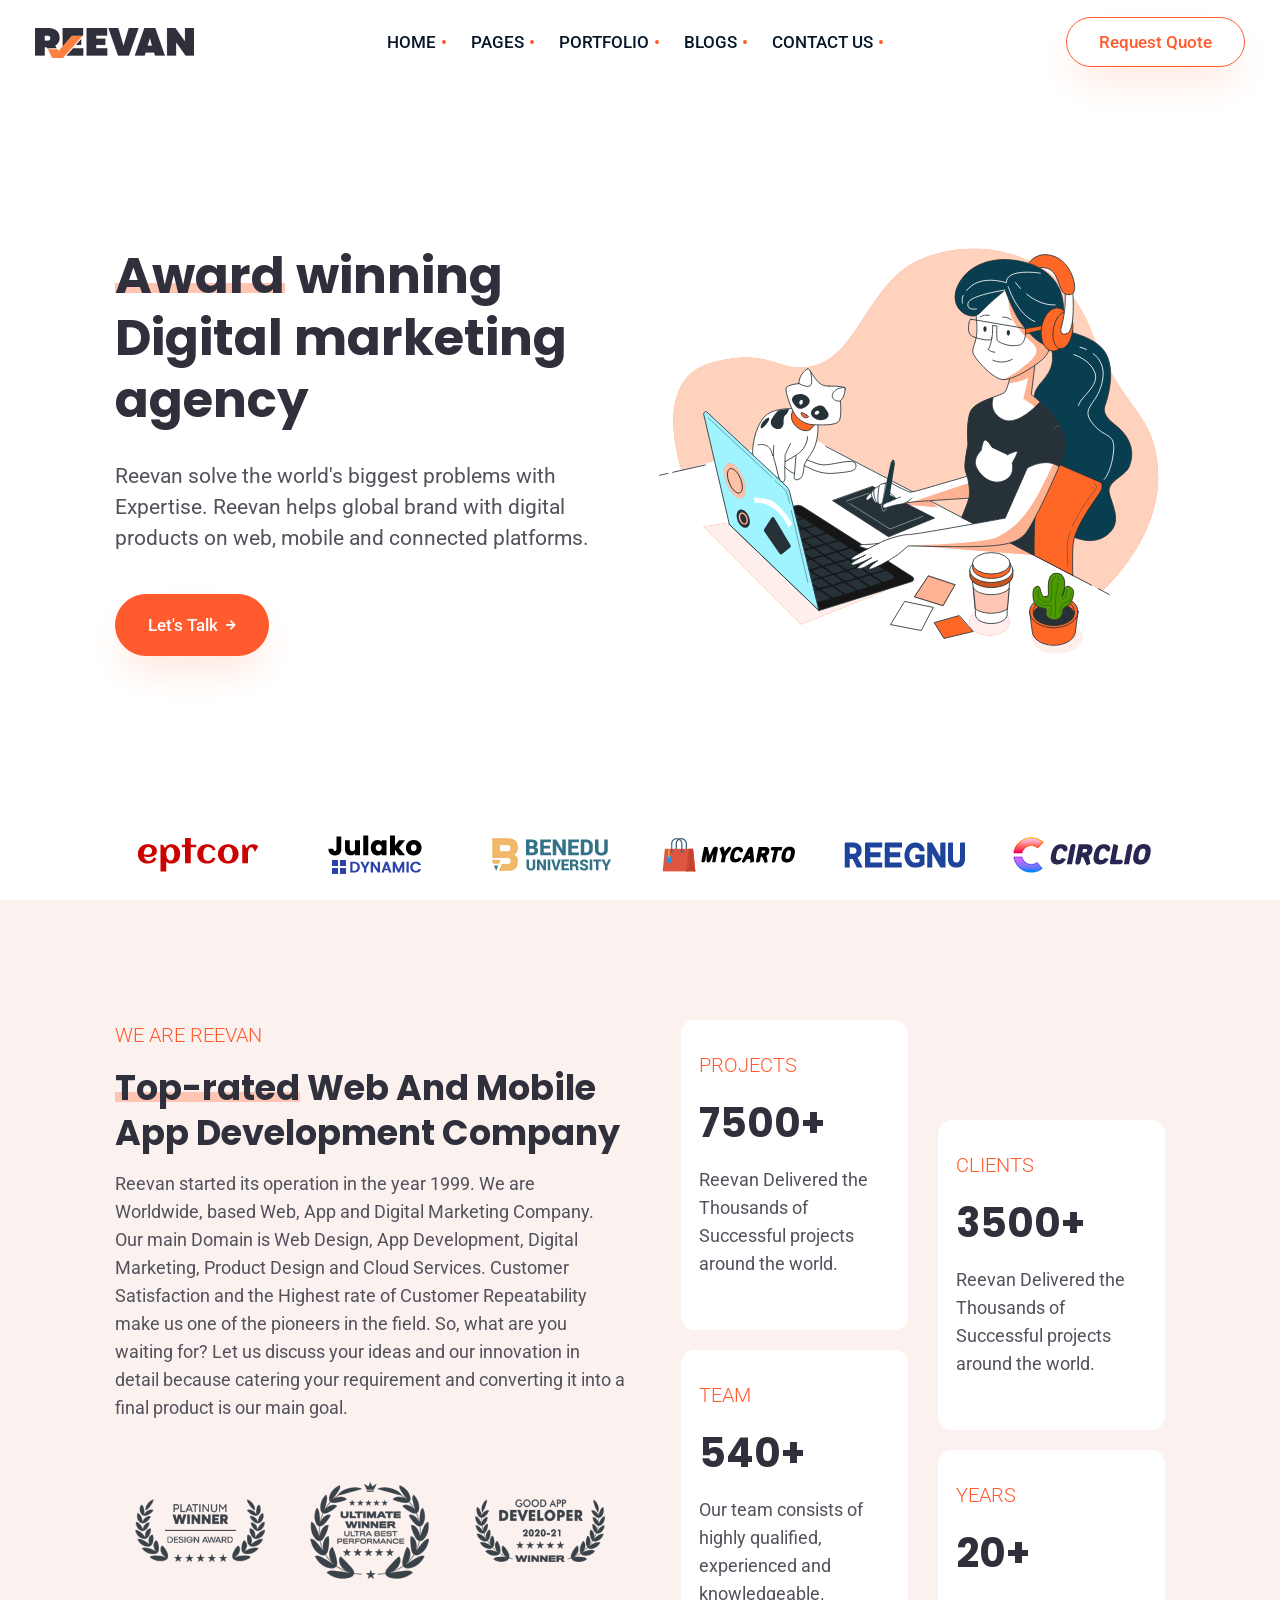
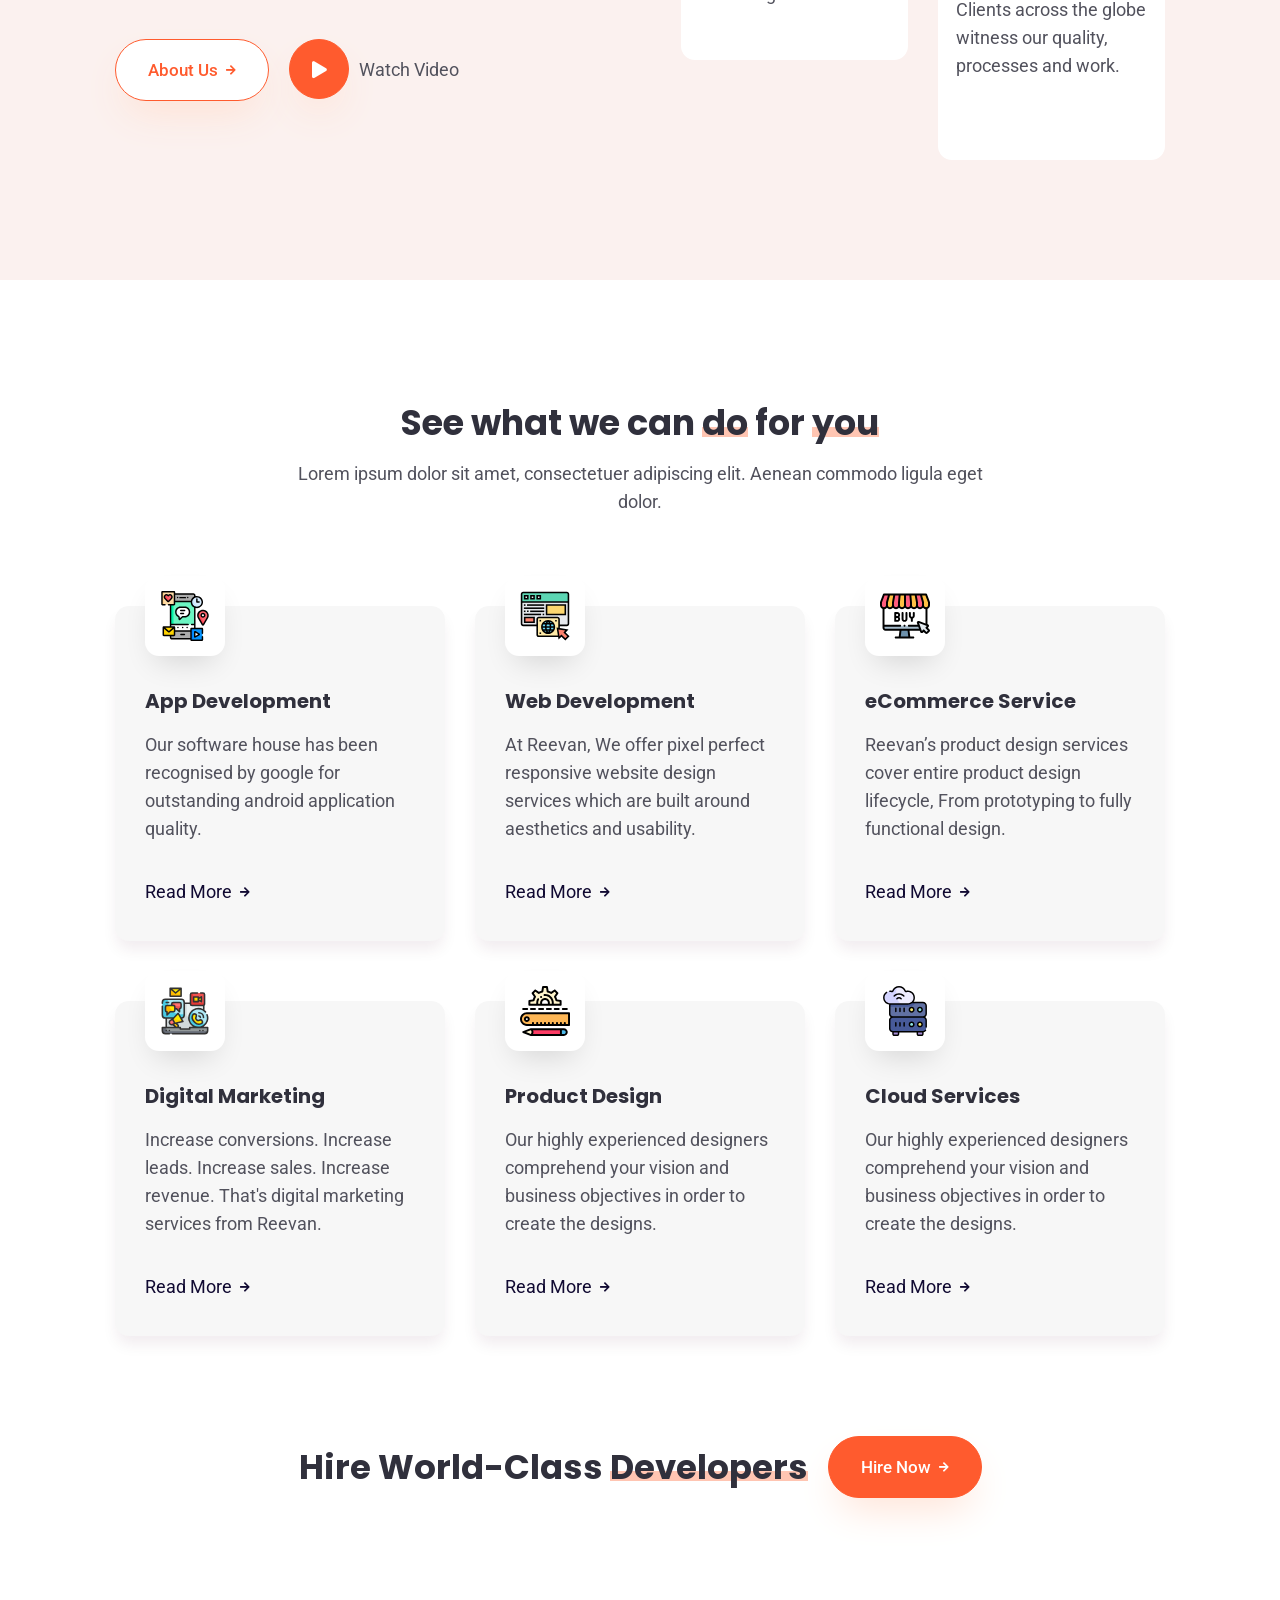
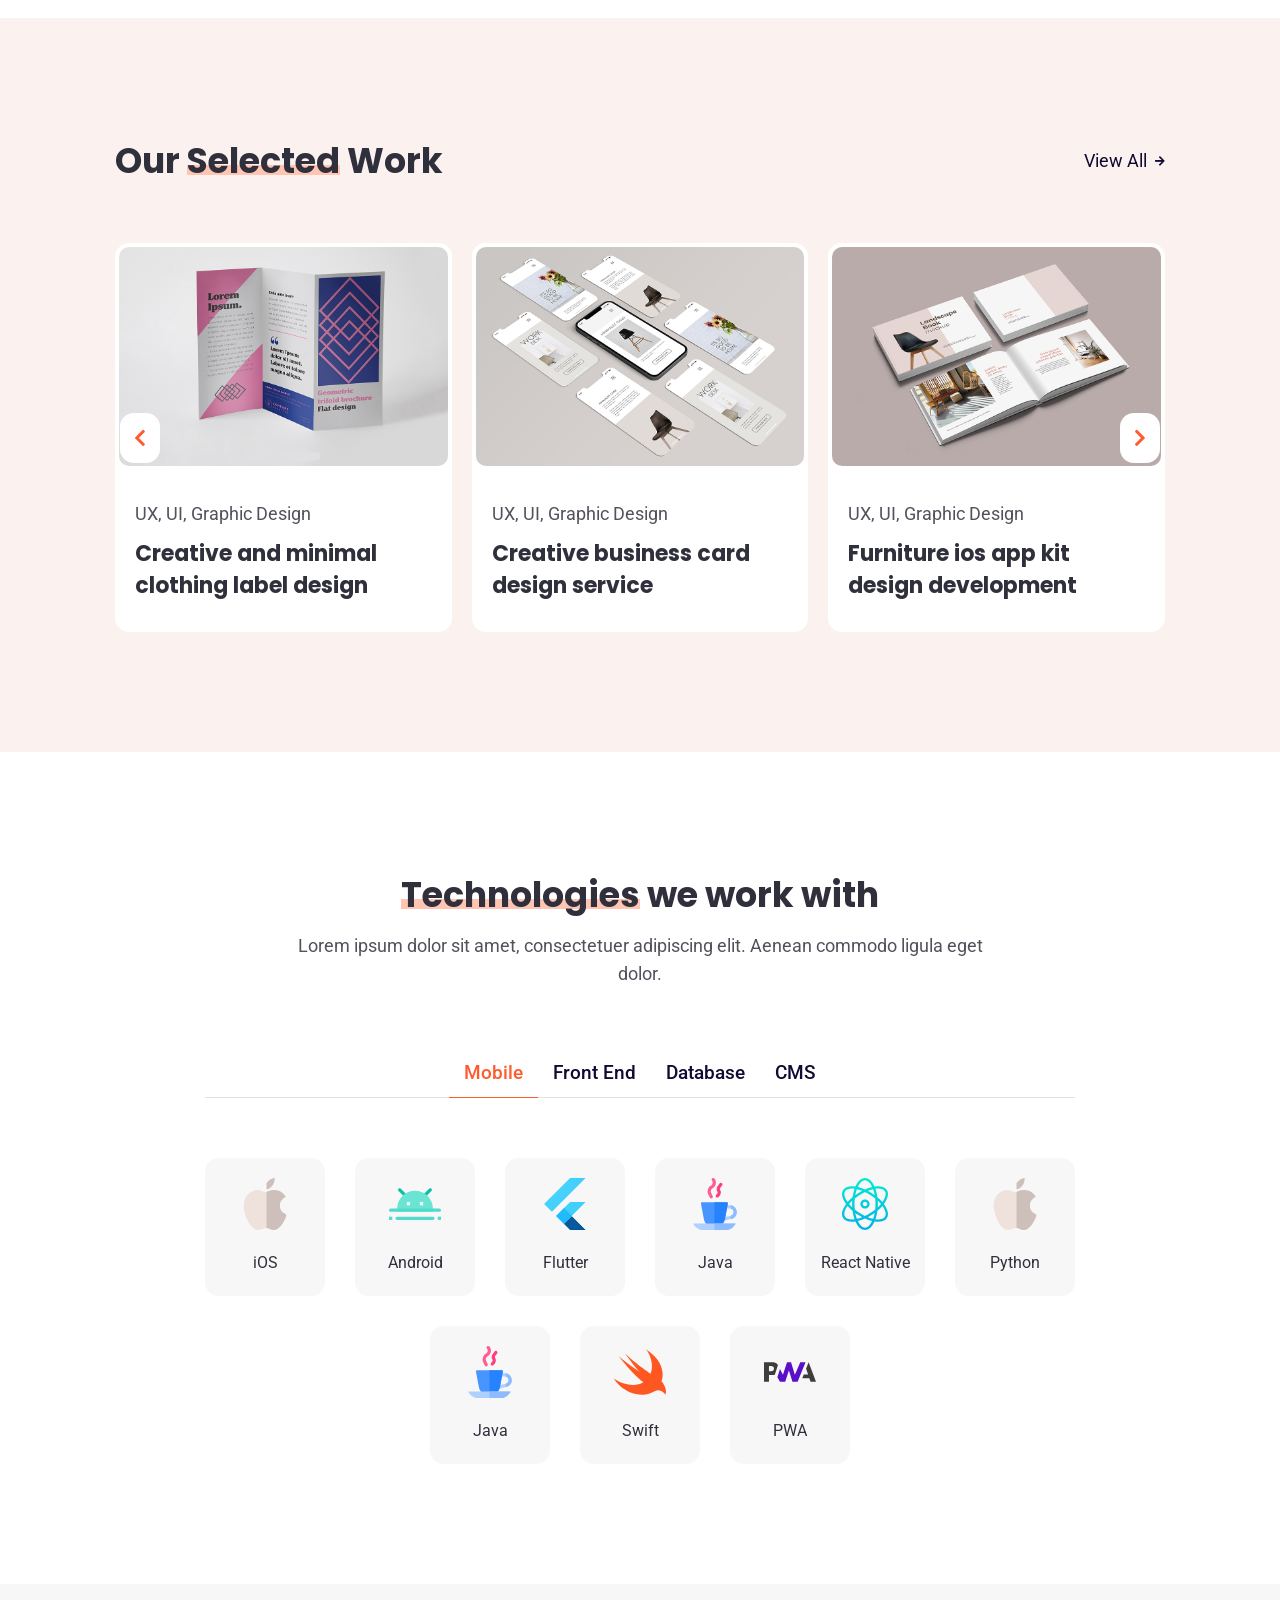
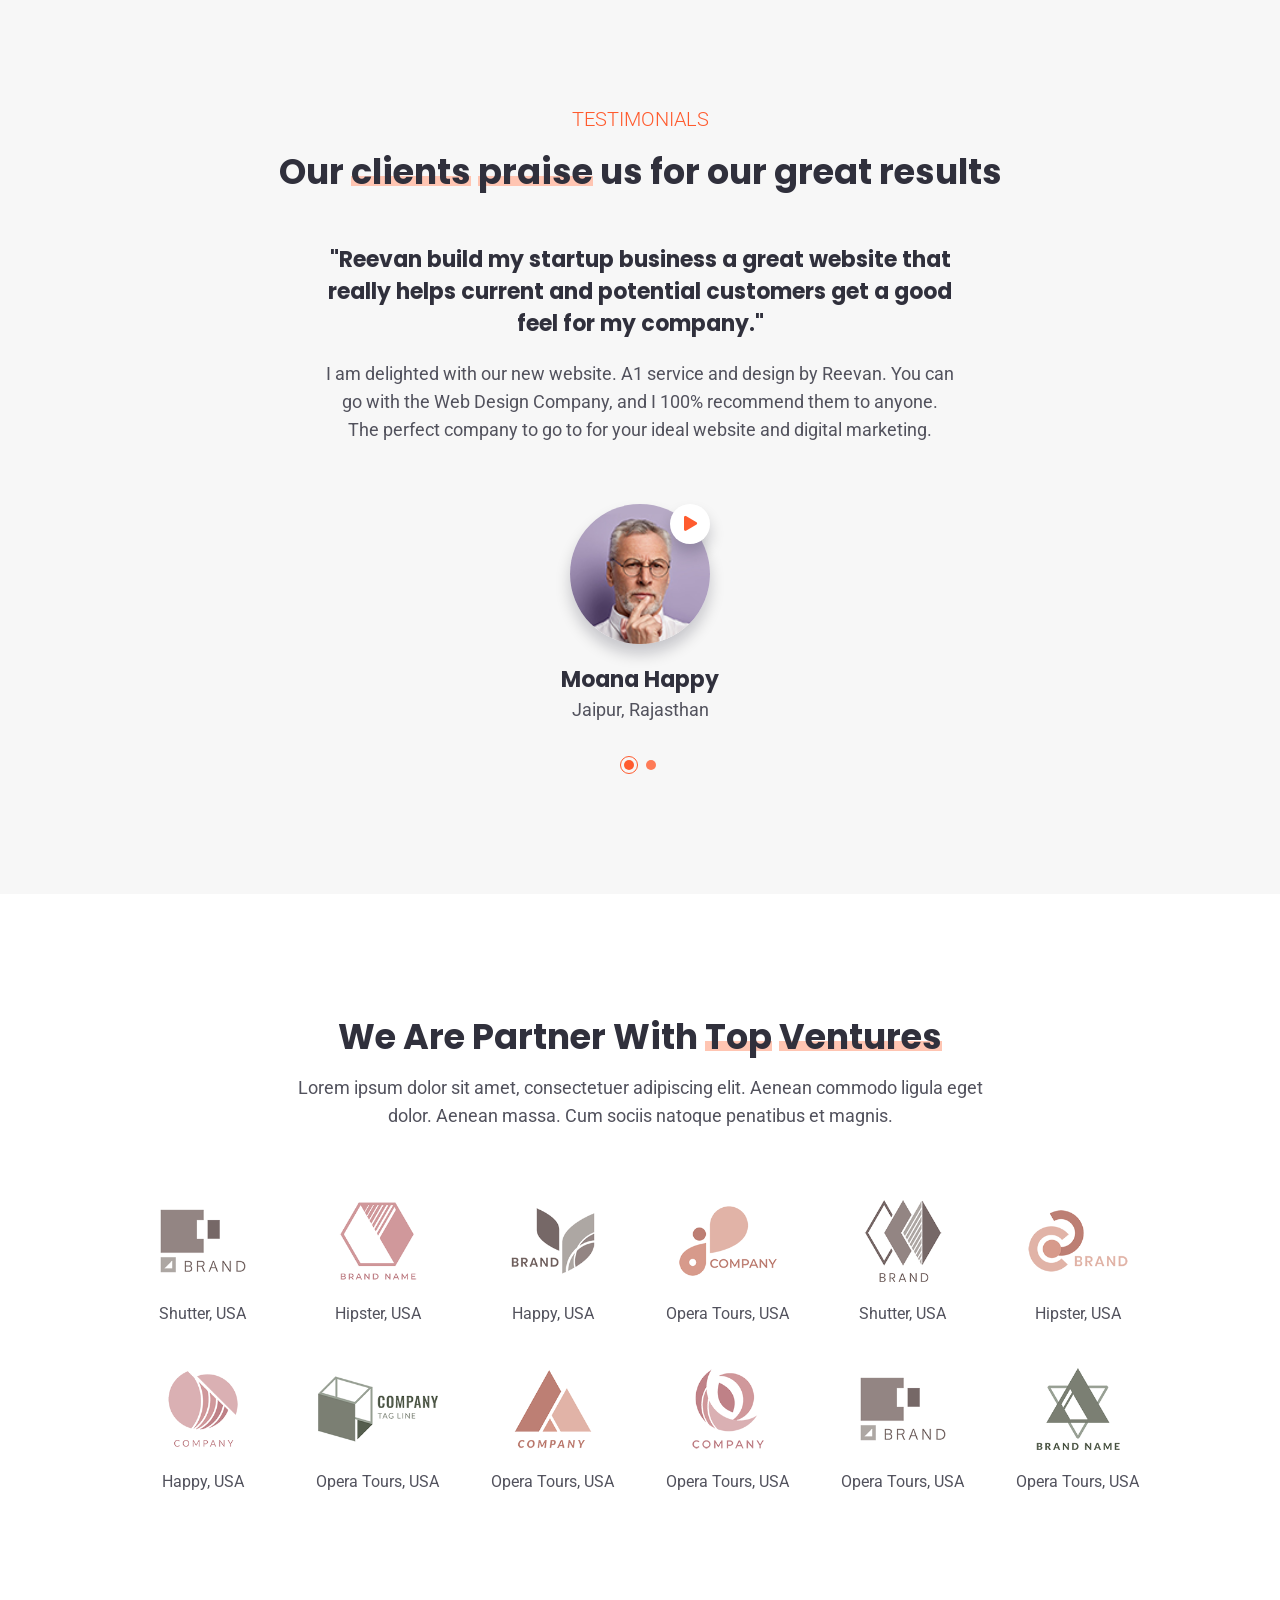
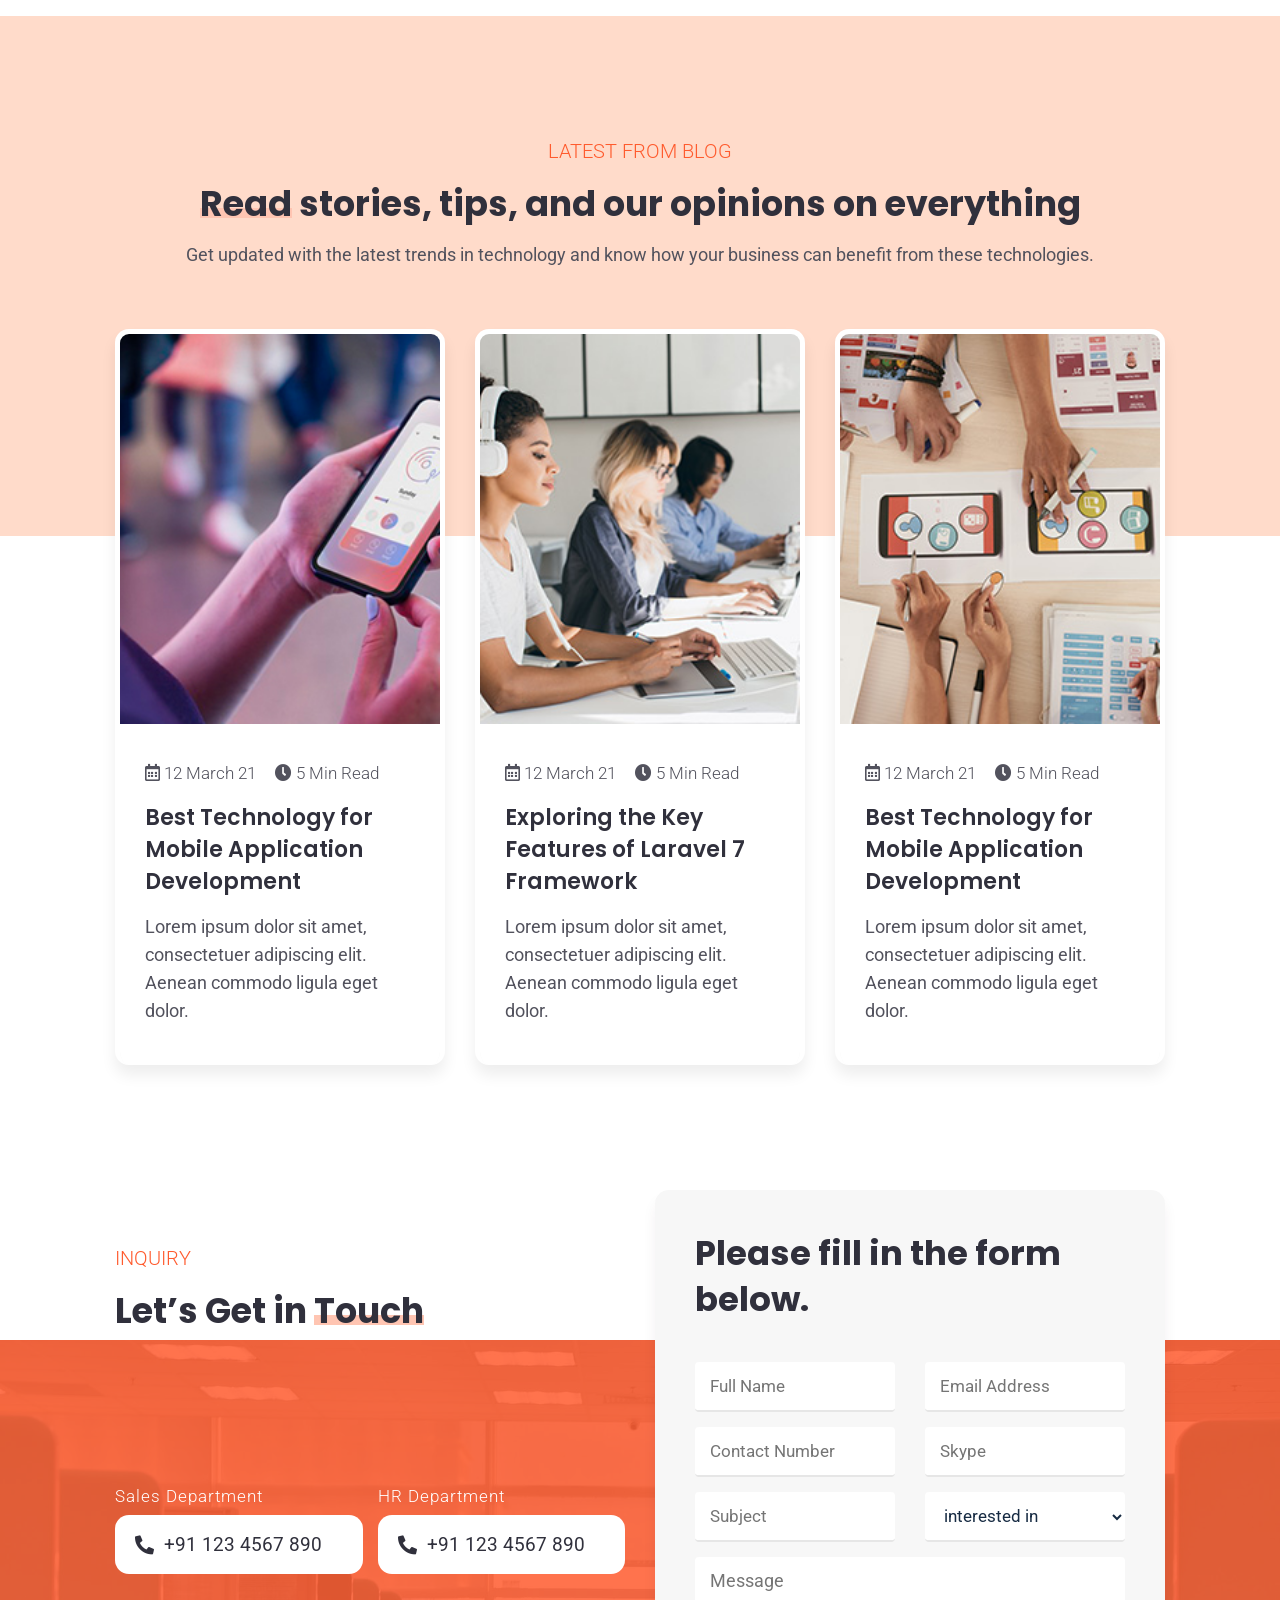
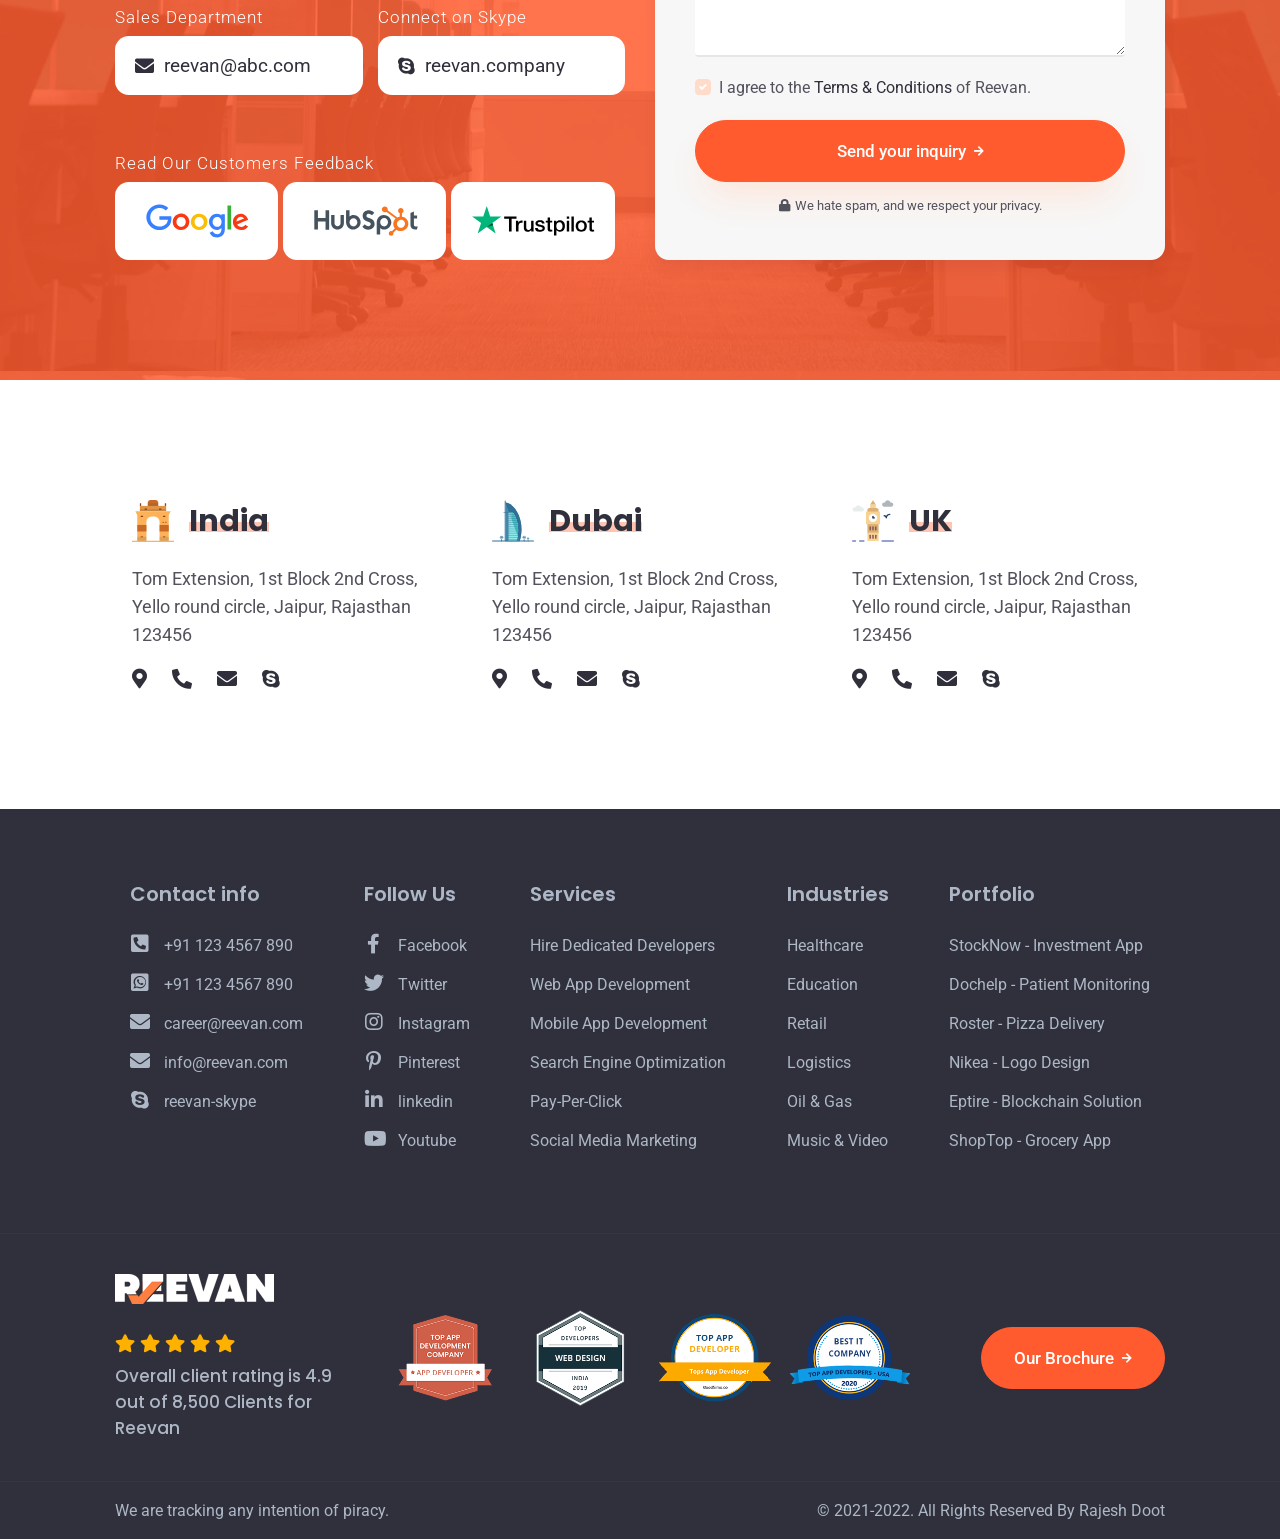
==== commit fc87cc45: "added images" ====
--- a/index.html
+++ b/index.html
@@ -1,5 +1,5 @@
 <!DOCTYPE html>
-<html lang="en" class="no-js">
+<html lang="zxx" class="no-js">
   <head>
     <meta charset="utf-8" />
     <title>Reevan Web Design &amp; Digital Marketing Agency HTML Template</title>
@@ -21,36 +21,6 @@
     <!-- Template-style-->
     <link href="css/style.css" rel="stylesheet">
     <link href="css/responsive.css" rel="stylesheet">
-    <style>
-      .rpl-contt p{margin-top: 10px; font-size: 16px;}
-      .card-caption, .rpl-img img{
-      -webkit-transition: 1.1s cubic-bezier(.16, .84, .442, .98);
-      -o-transition: 1.1s cubic-bezier(.16, .84, .442, .98);
-      transition: 1.1s cubic-bezier(.16, .84, .442, .98);
-      }
-      .ree-demo-card:hover .rpl-img img{filter: blur(2px);}
-      .ree-demo-card:hover  .card-caption {opacity: 1;}
-      .rpl-contt{text-align: center;}
-      .smll{font-weight: normal;
-      display: block;
-      font-size: 18px;}
-      .rpl-img{position: relative;}
-      .card-caption {
-      opacity: 0;
-      position: absolute;
-      width: 100%;
-      bottom: 0;
-      right: 0;
-      left: 0;
-      background: rgb(255 255 255 / 70%);
-      z-index: 5;
-      padding: 20px 0;
-      display: flex;
-      justify-content: space-evenly;
-      }
-
-      .bg-indx{background-size: cover !important;}
-    </style>
   </head>
   <body>
     <!--Start Preloader -->
@@ -68,174 +38,1457 @@
             <div class="dskt-logo"><a class="nav-brand" href="./">	<img src="images/logo.png" alt="Logo" class="ree-logo" /> </a> </div>
           </div>
           <div class="ree-nav" role="navigation">
+            <ul class="nav-list">
+              <li class="megamenu">
+                <a href="#" class="menu-links">Home</a>
+                <div class="menu-dropdown">
+                  <div class="menu-block-set">
+                    <div class="container">
+                      <div class="menu-block-a">
+                        <div class="mega-menu-blocks">
+                          <p class="mb10">Need a Website?</p>
+                          <h4>We Will Shape Your Brand With Our Digital Solutions</h4>
+                          <a href="get-quote.html" class="ree-btn ree-btn0 ree-btn-grdt2 mt30"> Request Quote <i class="fas fa-arrow-right fa-btn"></i></a>
+                        </div>
+                        <div class="mega-menu-blocks">
+                          <div class="menu-inner-block-a">
+                            <div class="inner-blockss">
+                              <label class="menu-headings">Multi-Page Demo</label>
+                              <ul class="menu-li-link">
+                                <li><a href="app-development.html">App Development</a></li>
+                                <li><a href="creative-agency.html">Creative Agency</a></li>
+                                <li><a href="digital-agency.html">Digital Agency</a></li>
+                                <li><a href="graphic-design.html">Graphic Design</a></li>
+                                <li><a href="lead-generation.html">Lead Generation</a></li>
+                                <li><a href="personal-portfolio.html">Personal Portfolio</a></li>
+                                <li><a href="web-design.html">Web Design</a></li>
+                              </ul>
+                            </div>
+                            <div class="inner-blockss">
+                              <label class="menu-headings">One-Page Demo</label>
+                              <ul class="menu-li-link">
+                                <li><a href="app-development-onepage.html">App Development</a></li>
+                                <li><a href="creative-agency-onepage.html">Creative Agency</a></li>
+                                <li><a href="digital-agency-onepage.html">Digital Agency</a></li>
+                                <li><a href="graphic-design-onepage.html">Graphic Design</a></li>
+                                <li><a href="lead-generation-onepage.html">Lead Generation</a></li>
+                                <li><a href="personal-portfolio-onepage.html">Personal Portfolio</a></li>
+                                <li><a href="web-design-onepage.html">Web Design</a></li>
+                              </ul>
+                            </div>
+                            <div class="inner-blockss">
+                              <label class="menu-headings">Coming Soon Demo</label>
+                              <ul class="menu-li-link">
+                                <li><a  href="#." class="dsbld">Corporate Business</a></li>
+                                <li><a  href="#." class="dsbld">Product Landing Page</a></li>
+                                <li><a  href="#." class="dsbld">Photography</a></li>
+                                <li><a  href="#." class="dsbld">Domain & Hosting</a></li>
+                                <li><a  href="#." class="dsbld">E-commerce</a></li>
+                                <li><a  href="#." class="dsbld">Business Development</a></li>
+                              </ul>
+                            </div>
+                            <div class="inner-blockss">
+                              <label class="menu-headings">&nbsp;</label>
+                            </div>
+                          </div>
+                        </div>
+                      </div>
+                    </div>
+                  </div>
+                  <div class="menu-extra-info">
+                    <div class="container">
+                      <div class="menu-extra-info-inner">
+                        <ul>
+                          <li>
+                            <div class="menu-icon-ree">
+                              <div class="webiocon"> <i class="far fa-envelope"></i> </div>
+                            </div>
+                            <a href="mailto:reevan@abcd.com">reevan@abcd.com</a>
+                          </li>
+                          <li>
+                            <div class="menu-icon-ree">
+                              <div class="webiocon"> <i class="fas fa-phone-alt"></i> </div>
+                            </div>
+                            <a href="tel:+91123456789">+91 123 456 7890</a>
+                          </li>
+                          <li>
+                            <div class="menu-icon-ree">
+                              <div class="webiocon"> <i class="fab fa-whatsapp"></i> </div>
+                            </div>
+                            <a href="https://wa.me/+91123456789">+91 123 456 7890</a>
+                          </li>
+                          <li>
+                            <div class="menu-icon-ree">
+                              <div class="webiocon"> <i class="fab fa-skype"></i> </div>
+                            </div>
+                            <a href="#">Reevan.Skype</a>
+                          </li>
+                          <li>
+                            <div class="menu-icon-ree">
+                              <div class="webiocon"> <i class="fas fa-question"></i> </div>
+                            </div>
+                            <a href="#">Why Choose Us</a>
+                          </li>
+                        </ul>
+                      </div>
+                    </div>
+                  </div>
+                </div>
+              </li>
+              <li class="megamenu">
+                <a href="#" class="menu-links">Pages</a>
+                <div class="menu-dropdown">
+                  <div class="menu-block-set">
+                    <div class="container">
+                      <div class="menu-block-a">
+                        <div class="mega-menu-blocks">
+                          <h4>Creative, Premium & Scalable Solutions For App and Web Development</h4>
+                          <a href="get-quote.html" class="ree-btn ree-btn0 ree-btn-grdt2 mt30"> Request Quote <i class="fas fa-arrow-right fa-btn"></i></a>
+                        </div>
+                        <div class="mega-menu-blocks">
+                          <div class="menu-inner-block-a">
+                            <div class="inner-blockss">
+                              <ul class="menu-li-link">
+                                <li><a href="about.html">About Us</a></li>
+                                <li><a href="about-2.html">About Us - 2</a></li>
+                                <li><a href="career.html">Career</a></li>
+                                <li><a href="career-2.html">Career - 2</a></li>
+                                <li><a href="case-study.html">Case Study</a></li>
+                              </ul>
+                            </div>
+                            <div class="inner-blockss">
+                              <ul class="menu-li-link">
+                                <li><a href="case-study-details.html">Case Study Details</a></li>
+                                <li><a href="core-values.html">Our Core Value</a></li>
+                                <li><a href="get-quote.html">Contact Us</a></li>
+                                <li><a href="get-quote-2.html">Contact Us - 2</a></li>
+                                <li><a href="our-team.html">Our Team</a></li>
+                              </ul>
+                            </div>
+                            <div class="inner-blockss">
+                              <ul class="menu-li-link">
+                                <li><a href="our-team-2.html">Our Team - 2</a></li>
+                                <li><a href="pricing.html">Pricing</a></li>
+                                <li><a href="pricing-2.html">Pricing - 2</a></li>
+                                <li><a href="services.html">Service</a></li>
+                                <li><a href="services-2.html">Service - 2</a></li>
+                              </ul>
+                            </div>
+                            <div class="inner-blockss">
+                              <ul class="menu-li-link">
+                                <li><a href="service-details.html">Service Details</a></li>
+                                <li><a href="service-details-2.html">Service Details - 2</a></li>
+                                <li><a href="why-us.html">Why Choose Us</a></li>
+                              </ul>
+                            </div>
+                          </div>
+                        </div>
+                      </div>
+                    </div>
+                  </div>
+                  <div class="menu-extra-info">
+                    <div class="container">
+                      <div class="menu-extra-info-inner">
+                        <ul>
+                          <li>
+                            <div class="menu-icon-ree">
+                              <div class="webiocon"> <i class="far fa-envelope"></i> </div>
+                            </div>
+                            <a href="mailto:reevan@abcd.com">reevan@abcd.com</a>
+                          </li>
+                          <li>
+                            <div class="menu-icon-ree">
+                              <div class="webiocon"> <i class="fas fa-phone-alt"></i> </div>
+                            </div>
+                            <a href="tel:+91123456789">+91 123 456 7890</a>
+                          </li>
+                          <li>
+                            <div class="menu-icon-ree">
+                              <div class="webiocon"> <i class="fab fa-whatsapp"></i> </div>
+                            </div>
+                            <a href="https://wa.me/+91123456789">+91 123 456 7890</a>
+                          </li>
+                          <li>
+                            <div class="menu-icon-ree">
+                              <div class="webiocon"> <i class="fab fa-skype"></i> </div>
+                            </div>
+                            <a href="#">Reevan.Skype</a>
+                          </li>
+                          <li>
+                            <div class="menu-icon-ree">
+                              <div class="webiocon"> <i class="fas fa-question"></i> </div>
+                            </div>
+                            <a href="#">Why Choose Us</a>
+                          </li>
+                        </ul>
+                      </div>
+                    </div>
+                  </div>
+                </div>
+              </li>
+              <li class="megamenu mega-small">
+                <a href="#"  class="menu-links">Portfolio</a>
+                <div class="menu-dropdown">
+                  <div class="menu-block-set"> 
+                    <a class="dropdown-item" href="portfolio-modern.html">Portfolio Modern</a>
+                    <a class="dropdown-item" href="portfolio-2.html">Portfolio 3 Grid</a>
+                    <a class="dropdown-item" href="portfolio-3.html">Portfolio 4 Grid</a>
+                    <a class="dropdown-item" href="portfolio-details.html">Portfolio Details</a>							 
+                    <a class="dropdown-item" href="portfolio-details-2.html">Portfolio Details - 2</a>						 
+                  </div>
+                </div>
+              </li>
+              <li class="megamenu mega-small">
+                <a href="#"  class="menu-links">Blogs</a>
+                <div class="menu-dropdown">
+                  <div class="menu-block-set"> 
+                    <a class="dropdown-item" href="blog.html">Blog Page</a>
+                    <a class="dropdown-item" href="blog-details.html">Blog Details</a>					 
+                  </div>
+                </div>
+              </li>
+              <li class="megamenu mega-small">
+                <a href="#"  class="menu-links">Contact Us</a>
+                <div class="menu-dropdown">
+                  <div class="menu-block-set"> 
+                    <a class="dropdown-item" href="get-quote.html">Contact Us</a>
+                    <a class="dropdown-item" href="get-quote-2.html">Contact Us - 2</a>			 
+                  </div>
+                </div>
+              </li>
+            </ul>
           </div>
           <div class="ree-nav-cta">
             <ul>
-              <li><a href="https://themeforest.net/item/reevan-web-marketing-agency-html5-template/31629868/support" class="ree-btn ree-btn0 ree-btn-grdt2" target="_blank">Need Support?</a> </li>
+              <li><a href="get-quote.html" class="ree-btn ree-btn0 ree-btn-grdt2"> Request Quote</a> </li>
             </ul>
           </div>
           <div class="mobile-menu2">
             <ul class="mob-nav2">
-              <li><a href="https://themeforest.net/item/reevan-web-marketing-agency-html5-template/31629868/support" class="ree-btn2 ree-btn-grdt1" target="_blank"><i class="fas fa-life-ring"></i></a></li>
+              <li><a href="get-quote.html" class="ree-btn2 ree-btn-grdt1"><i class="fas fa-envelope-open-text"></i></a></li>
+              <li class="navm-"><a class="toggle" href="#"> <span></span> </a> </li>
             </ul>
           </div>
+		  <!-- mobile Nav -->
+          <nav id="main-nav">
+            <ul>
+              <li>
+                <a href="#">Home</a>
+                <ul>
+                  <li><a href="#">Multi-Page Demo</a>
+                    <ul>
+                      <li><a href="app-development.html">App Development</a></li>
+                      <li><a href="creative-agency.html">Creative Agency</a></li>
+                      <li><a href="digital-agency.html">Digital Agency</a></li>
+                      <li><a href="graphic-design.html">Graphic Design</a></li>
+                      <li><a href="lead-generation.html">Lead Generation</a></li>
+                      <li><a href="personal-portfolio.html">Personal Portfolio</a></li>
+                      <li><a href="web-design.html">Web Design</a></li>
+                    </ul>
+                  </li>
+                  <li><a href="#">One-Page Demo</a>
+                    <ul>
+                      <li><a href="app-development-onepage.html">App Development</a></li>
+                      <li><a href="creative-agency-onepage.html">Creative Agency</a></li>
+                      <li><a href="digital-agency-onepage.html">Digital Agency</a></li>
+                      <li><a href="graphic-design-onepage.html">Graphic Design</a></li>
+                      <li><a href="lead-generation-onepage.html">Lead Generation</a></li>
+                      <li><a href="personal-portfolio-onepage.html">Personal Portfolio</a></li>
+                      <li><a href="web-design-onepage.html">Web Design</a></li>
+                    </ul>
+                  </li>
+                </ul>
+              </li>              
+              <li><a href="#">Pages</a>
+                <ul>
+                  <li><a href="about.html">About Us</a></li>
+                  <li><a href="about-2.html">About Us - 2</a></li>
+                  <li><a href="career.html">Career</a></li>
+                  <li><a href="career-2.html">Career - 2</a></li>
+                  <li><a href="case-study.html">Case Study</a></li>
+                  <li><a href="case-study-details.html">Case Study Details</a></li>
+                  <li><a href="core-values.html">Our Core Value</a></li>
+                  <li><a href="get-quote.html">Contact Us</a></li>
+                  <li><a href="get-quote-2.html">Contact Us - 2</a></li>
+                  <li><a href="our-team.html">Our Team</a></li>
+                  <li><a href="our-team-2.html">Our Team - 2</a></li>
+                  <li><a href="pricing.html">Pricing</a></li>
+                  <li><a href="pricing-2.html">Pricing - 2</a></li>
+                  <li><a href="services.html">Service</a></li>
+                  <li><a href="services-2.html">Service - 2</a></li>
+                  <li><a href="service-details.html">Service Details</a></li>
+                  <li><a href="service-details-2.html">Service Details - 2</a></li>
+                  <li><a href="why-us.html">Why Choose Us</a></li>
+                </ul>
+              </li>
+              <li><a href="#">Portfolio</a>
+                <ul>
+                  <li><a href="portfolio-modern.html">Portfolio Modern</a></li>
+                  <li><a href="portfolio-2.html">Portfolio 3 Grid</a></li>
+                  <li><a href="portfolio-3.html">Portfolio 4 Grid</a></li>
+                  <li>><a href="portfolio-details.html">Portfolio Details</a></li>
+                  <li><a href="portfolio-details-2.html">Portfolio Details - 2</a></li>
+                  <li><a href="portfolio-details.html">Portfolio Details</a></li>
+                </ul>
+              </li>
+              <li><a href="#">Blogs</a>
+                <ul>
+                  <li>  <a href="blog.html">Blog Page</a></li>
+                  <li>  <a href="blog-details.html">Blog Details</a></li>
+                </ul>
+              </li>
+			  <li><a href="#">Contact Page</a>
+                <ul>
+					<li><a href="get-quote.html">Contact Us</a></li>
+					<li><a href="get-quote-2.html">Contact Us - 2</a></li>
+                </ul>
+              </li>             
+            </ul>
+            <ul class="bottom-nav">
+              <li class="ree-hc">
+                <a href="tel:123567890" rel="noreferrer" target="_blank">
+                  <svg version="1.1"  xmlns="http://www.w3.org/2000/svg" xmlns:xlink="http://www.w3.org/1999/xlink" x="0px" y="0px" viewBox="0 0 25.625 25.625" style="enable-background:new 0 0 25.625 25.625;" xml:space="preserve">
+                    <g>
+                      <path d="M22.079,17.835c-1.548-1.324-3.119-2.126-4.648-0.804l-0.913,0.799 c-0.668,0.58-1.91,3.29-6.712-2.234C5.005,10.079,7.862,9.22,8.531,8.645l0.918-0.8c1.521-1.325,0.947-2.993-0.15-4.71l-0.662-1.04  C7.535,0.382,6.335-0.743,4.81,0.58L3.986,1.3C3.312,1.791,1.428,3.387,0.971,6.419c-0.55,3.638,1.185,7.804,5.16,12.375
+                        c3.97,4.573,7.857,6.87,11.539,6.83c3.06-0.033,4.908-1.675,5.486-2.272l0.827-0.721c1.521-1.322,0.576-2.668-0.973-3.995 L22.079,17.835z" />
+                    </g>
+                  </svg>
+                </a>
+              </li>
+              <li class="ree-hc">
+                <a href="mailto:abc@example.com" target="_blank">
+                  <svg xmlns="http://www.w3.org/2000/svg" width="24" height="24" viewBox="0 0 24 24">
+                    <path d="M20 4H4c-1.1 0-1.99.9-1.99 2L2 18c0 1.1.9 2 2 2h16c1.1 0 2-.9 2-2V6c0-1.1-.9-2-2-2zm0 4l-8 5-8-5V6l8 5 8-5v2z" />
+                    <path d="M0 0h24v24H0z" fill="none" />
+                  </svg>
+                </a>
+              </li>
+              <li class="ree-hc">
+                <a href="skype:reevan.company" rel="noreferrer" target="_blank">
+                  <svg xmlns="http://www.w3.org/2000/svg" viewBox="0 0 448 512">
+                    <path d="M424.7 299.8c2.9-14 4.7-28.9 4.7-43.8 0-113.5-91.9-205.3-205.3-205.3-14.9 0-29.7 1.7-43.8 4.7C161.3 40.7 137.7 32 112 32 50.2 32 0 82.2 0 144c0 25.7 8.7 49.3 23.3 68.2-2.9 14-4.7 28.9-4.7 43.8 0 113.5 91.9 205.3 205.3 205.3 14.9 0 29.7-1.7 43.8-4.7 19 14.6 42.6 23.3 68.2 23.3 61.8 0 112-50.2 112-112 .1-25.6-8.6-49.2-23.2-68.1zm-194.6 91.5c-65.6 0-120.5-29.2-120.5-65 0-16 9-30.6 29.5-30.6 31.2 0 34.1 44.9 88.1 44.9 25.7 0 42.3-11.4 42.3-26.3 0-18.7-16-21.6-42-28-62.5-15.4-117.8-22-117.8-87.2 0-59.2 58.6-81.1 109.1-81.1 55.1 0 110.8 21.9 110.8 55.4 0 16.9-11.4 31.8-30.3 31.8-28.3 0-29.2-33.5-75-33.5-25.7 0-42 7-42 22.5 0 19.8 20.8 21.8 69.1 33 41.4 9.3 90.7 26.8 90.7 77.6 0 59.1-57.1 86.5-112 86.5z" />
+                  </svg>
+                </a>
+              </li>
+              <li class="ree-hc">
+                <a href="wa.me/+91123456789" rel="noreferrer" target="_blank">
+                  <svg version="1.1"  xmlns="http://www.w3.org/2000/svg" xmlns:xlink="http://www.w3.org/1999/xlink" x="0px" y="0px" viewBox="0 0 512 512"	style="enable-background:new 0 0 512 512;" xml:space="preserve">
+                    <g>
+                      <path d="M256.064,0h-0.128C114.784,0,0,114.816,0,256c0,56,18.048,107.904,48.736,150.048l-31.904,95.104l98.4-31.456 C155.712,496.512,204,512,256.064,512C397.216,512,512,397.152,512,256S397.216,0,256.064,0z M405.024,361.504 c-6.176,17.44-30.688,31.904-50.24,36.128c-13.376,2.848-30.848,5.12-89.664-19.264C189.888,347.2,141.44,270.752,137.664,265.792
+                        c-3.616-4.96-30.4-40.48-30.4-77.216s18.656-54.624,26.176-62.304c6.176-6.304,16.384-9.184,26.176-9.184 c3.168,0,6.016,0.16,8.576,0.288c7.52,0.32,11.296,0.768,16.256,12.64c6.176,14.88,21.216,51.616,23.008,55.392 c1.824,3.776,3.648,8.896,1.088,13.856c-2.4,5.12-4.512,7.392-8.288,11.744c-3.776,4.352-7.36,7.68-11.136,12.352 c-3.456,4.064-7.36,8.416-3.008,15.936c4.352,7.36,19.392,31.904,41.536,51.616c28.576,25.44,51.744,33.568,60.032,37.024 c6.176,2.56,13.536,1.952,18.048-2.848c5.728-6.176,12.8-16.416,20-26.496c5.12-7.232,11.584-8.128,18.368-5.568 c6.912,2.4,43.488,20.48,51.008,24.224c7.52,3.776,12.48,5.568,14.304,8.736C411.2,329.152,411.2,344.032,405.024,361.504z"/>
+                    </g>
+                  </svg>
+                </a>
+              </li>
+            </ul>
+          </nav>
         </div>
       </div>
     </header>
     <!-- Header End -->
-    
     <!--start Hero Section  -->
-    <section class="home-hero-a r-bg-a bg-indx" data-background="images/svg/herobg.svg">
+    <section class="home-hero-a">
       <div class="container">
-        <div class="row justify-content-center">
-          <div class="col-lg-8 text-center">
+        <div class="row">
+          <div class="col-lg-6 vcenter">
             <div class="hero-content-a">
-              <h1 class="h1 mb30" data-aos="zoom-out-up" data-aos-delay="200">Web & Marketing Agency HTML5 Template</h1>
-              <p data-aos="zoom-out-up" data-aos-delay="400">Reevan – is a Lightweight and modern Multi-purpose <span class="ree-text1">HTML5</span> template.</p>
-              <a href="#demo" class="ree-btn  ree-btn-grdt1 mt40 mw-80" data-aos="zoom-out-up" data-aos-delay="600">View All Demo <i class="fas fa-arrow-down fa-btn"></i></a>
+              <h1 class="h1 mb30" data-aos="fade-in" data-aos-delay="200"><span class="ree-text rt60">Award</span> winning Digital marketing agency</h1>
+              <p data-aos="fade-in" data-aos-delay="500">Reevan solve the world's biggest problems with Expertise. Reevan helps global brand with
+                digital products on web, mobile and connected platforms.
+              </p>
+              <a href="get-quote.html" class="ree-btn  ree-btn-grdt1 mt40 mw-80" data-aos="fade-in" data-aos-delay="800">Let's Talk <i class="fas fa-arrow-right fa-btn"></i></a>
+            </div>
+          </div>
+          <div class="col-lg-6 vcenter">
+            <div class="sol-image m-mt30">
+              <img src="images/sliders/girl-bro.svg" alt="web development" class="img-fluid" data-aos="fade-in" data-aos-delay="400">
+            </div>
+          </div>
+        </div>
+      </div>
+      <div class="container hero-brand-block">
+        <div class="row">
+          <div class="col-lg-12">
+            <div class="brand-title text-center">
+              <!-- <h4>The World's Top Brands Trust Us</h4> -->
+            </div>
+            <div class="hero-brands owl-carousel mt30">
+              <div class="brand-logo"><a href="#"><img src="images/brand-logo/customer-logo-1.png" alt="logo"></a> </div>
+              <div class="brand-logo"><a href="#"><img src="images/brand-logo/customer-logo-2.png" alt="logo"></a> </div>
+              <div class="brand-logo"><a href="#"><img src="images/brand-logo/customer-logo-3.png" alt="logo"></a> </div>
+              <div class="brand-logo"><a href="#"><img src="images/brand-logo/customer-logo-4.png" alt="logo"></a> </div>
+              <div class="brand-logo"><a href="#"><img src="images/brand-logo/customer-logo-5.png" alt="logo"></a> </div>
+              <div class="brand-logo"><a href="#"><img src="images/brand-logo/customer-logo-6.png" alt="logo"></a> </div>
+              <div class="brand-logo"><a href="#"><img src="images/brand-logo/customer-logo-7.png" alt="logo"></a> </div>
             </div>
           </div>
         </div>
       </div>
     </section>
     <!--hero Section End-->
-
-    <!--start home-demo  -->
-    <section class="home-about sec-pad r-bg-x" id="demo">
+    <!--start home-about  -->
+    <section class="home-about sec-pad r-bg-a">
+      <div class="container">
+        <div class="row">
+          <div class="col-lg-6">
+            <div class="about-content-home m-mb60 pera-block">
+              <span class="sub-heading mb15">We Are Reevan</span>
+              <h2><span class="ree-text rt40">Top-rated</span> Web And Mobile App Development	Company</h2>
+              <p>Reevan started its operation in the year 1999. We are Worldwide, based Web, App	and Digital Marketing Company. Our main Domain is Web Design, App Development, Digital
+                Marketing, Product Design and Cloud Services. Customer Satisfaction and the Highest rate of	Customer Repeatability make us one of the pioneers in the field. So, what are you waiting
+                for? Let us discuss your ideas and our innovation in detail because catering your requirement and converting it into a final product is our main goal.
+              </p>
+              <div class="company-budges mt60 mb60">
+                <div class="img-budges"><img src="images/icons/badge-a.png" alt="Awards badges"	class="img-fluid"></div>
+                <div class="img-budges"><img src="images/icons/badge-b.png" alt="Awards badges"	class="img-fluid"></div>
+                <div class="img-budges"><img src="images/icons/badge-c.png" alt="Awards badges"	class="img-fluid"></div>
+              </div>
+              <div class="btn-sets">
+                <a href="about.html" class="ree-btn  ree-btn-grdt2 mr20">About Us <i	class="fas fa-arrow-right fa-btn"></i></a>
+                <div class="vid-btntitl">
+                  <a href="https://www.youtube.com/watch?v=7e90gBu4pas?autoplay=1&amp;rel=0" class="ree-btn  ree-btn-grdt1 ree-btn-round video-popup"><i class="fas fa-play"></i></a>
+                  <div class="vide-btntitl vcenter">
+                    <p>Watch Video</p>
+                  </div>
+                </div>
+              </div>
+            </div>
+          </div>
+          <div class="col-lg-6">
+            <div class="company-stats">
+              <div class="row">
+                <div class="col-lg-6 col-6 m-pr7">
+                  <div class="stats-box stat-bx-1" data-aos="fade-up" data-aos-delay="200">
+                    <span class="sub-heading mb20">Projects</span>
+                    <h3>7500<span>+</span></h3>
+                    <p class="mt20">Reevan Delivered the Thousands of Successful projects around the world.</p>
+                  </div>
+                  <div class="stats-box stat-bx-2 mt20" data-aos="fade-up" data-aos-delay="600">
+                    <span class="sub-heading mb20">Team</span>
+                    <h3>540<span>+</span></h3>
+                    <p class="mt20">Our team consists of highly qualified, experienced and knowledgeable.</p>
+                  </div>
+                </div>
+                <div class="col-lg-6 col-6 m-pl7">
+                  <div class="stats-box stat-bx-3 mt100" data-aos="fade-up" data-aos-delay="400">
+                    <span class="sub-heading mb20">Clients</span>
+                    <h3>3500<span>+</span></h3>
+                    <p class="mt20">Reevan Delivered the Thousands of Successful projects around the world.</p>
+                  </div>
+                  <div class="stats-box stat-bx-4 mt20" data-aos="fade-up" data-aos-delay="800">
+                    <span class="sub-heading mb20">Years</span>
+                    <h3>20<span>+</span></h3>
+                    <p class="mt20">Clients across the globe witness our quality, processes and work.
+                    </p>
+                  </div>
+                </div>
+              </div>
+            </div>
+          </div>
+        </div>
+      </div>
+    </section>
+    <!--home-about end-->
+    <!--start services-->
+    <section class="r-bg-i sec-pad">
       <div class="container">
         <div class="row justify-content-center">
-          <div class="col-lg-6" data-aos="fade-up" data-aos-delay="200">
-            <div class="about-content-home m-mb60 text-center">
-              <h2 class="mb15">Homepage Demo</h2>
-            </div>
-          </div>
-        </div>
-        <div class="row justify-content-center">
-
-          <div class="col-lg-4 col-sm-6" data-aos="zoom-in-up" data-aos-delay="300">
-            <div class="ree-media-crd ree-demo-card">
-              <div class="rpl-img">
-                <img src="images/demo-img/web-design.jpg" alt="home demo" class="img-fluid">			
-                <div class="card-caption ree-caption">							
-                  <a href="web-design.html" target="_blank" class="ree-btn ree-btn0 ree-btn-grdt2">Multi-Page</a>
-                  <a href="web-design-onepage.html" target="_blank" class="ree-btn ree-btn0 ree-btn-grdt2">One-Page</a>
-                </div>
-              </div>
-              <div class="rpl-contt pt20">
-                <h4>Web Design Agency</h4>
-                <p>Web Design, Development, eCommerce</p>
-              </div>
-            </div>
-          </div>
-
-          <div class="col-lg-4 col-sm-6" data-aos="zoom-in-up" data-aos-delay="300">
-            <div class="ree-media-crd ree-demo-card">
-              <div class="rpl-img">
-                <img src="images/demo-img/app-development.jpg" alt="home demo" class="img-fluid">			
-                <div class="card-caption ree-caption">
-                  <a href="app-development.html" target="_blank" class="ree-btn ree-btn0 ree-btn-grdt2">Multi-Page</a>
-                  <a href="app-development-onepage.html" target="_blank" class="ree-btn ree-btn0 ree-btn-grdt2">One-Page</a>					
-                </div>
-              </div>
-              <div class="rpl-contt pt20">
-                <h4>App Development</h4>
-                <p>Android, iOS Development</p>
-              </div>
-            </div>
-          </div>
-
-		  <div class="col-lg-4 col-sm-6" data-aos="zoom-in-up" data-aos-delay="300">
-            <div class="ree-media-crd ree-demo-card">
-              <div class="rpl-img">
-                <img src="images/demo-img/creative-agency.jpg" alt="home demo" class="img-fluid">			
-                <div class="card-caption ree-caption">
-                  <a href="creative-agency.html" target="_blank" class="ree-btn ree-btn0 ree-btn-grdt2">Multi-Page</a>
-                  <a href="creative-agency-onepage.html" target="_blank" class="ree-btn ree-btn0 ree-btn-grdt2">One-Page</a>					
-                </div>
-              </div>
-              <div class="rpl-contt pt20">
-                <h4>Creative Agency</h4>
-                <p>UI/UX, Banner, Logo</p>
-              </div>
-            </div>
-          </div>
-
-		  <div class="col-lg-4 col-sm-6" data-aos="zoom-in-up" data-aos-delay="300">
-            <div class="ree-media-crd ree-demo-card">
-              <div class="rpl-img">
-                <img src="images/demo-img/digital-agency.jpg" alt="home demo" class="img-fluid">			
-                <div class="card-caption ree-caption">
-                  <a href="digital-agency.html" target="_blank" class="ree-btn ree-btn0 ree-btn-grdt2">Multi-Page</a>
-                  <a href="digital-agency-onepage.html" target="_blank" class="ree-btn ree-btn0 ree-btn-grdt2">One-Page</a>					
-                </div>
-              </div>
-              <div class="rpl-contt pt20">
-                <h4>Digital Agency</h4>
-                <p>Web Design, eCommerce, Software</p>
-              </div>
-            </div>
-          </div>
-
-		  <div class="col-lg-4 col-sm-6" data-aos="zoom-in-up" data-aos-delay="300">
-            <div class="ree-media-crd ree-demo-card">
-              <div class="rpl-img">
-                <img src="images/demo-img/graphic-design.jpg" alt="home demo" class="img-fluid">			
-                <div class="card-caption ree-caption">
-                  <a href="graphic-design.html" target="_blank" class="ree-btn ree-btn0 ree-btn-grdt2">Multi-Page</a>
-                  <a href="graphic-design-onepage.html" target="_blank" class="ree-btn ree-btn0 ree-btn-grdt2">One-Page</a>					
-                </div>
-              </div>
-              <div class="rpl-contt pt20">
-                <h4>Graphic Design</h4>
-                <p>Logo, Banner, Flyer, Print Media</p>
-              </div>
-            </div>
-          </div>
-
-		  <div class="col-lg-4 col-sm-6" data-aos="zoom-in-up" data-aos-delay="300">
-            <div class="ree-media-crd ree-demo-card">
-              <div class="rpl-img">
-                <img src="images/demo-img/lead-generation.jpg" alt="home demo" class="img-fluid">			
-                <div class="card-caption ree-caption">
-                  <a href="lead-generation.html" target="_blank" class="ree-btn ree-btn0 ree-btn-grdt2">Multi-Page</a>
-                  <a href="lead-generation-onepage.html" target="_blank" class="ree-btn ree-btn0 ree-btn-grdt2">One-Page</a>					
-                </div>
-              </div>
-              <div class="rpl-contt pt20">
-                <h4>Lead Generation</h4>
-                <p>SEO, SMO, PPC, ORM, Email</p>
-              </div>
-            </div>
-          </div>
-
-		  <div class="col-lg-4 col-sm-6" data-aos="zoom-in-up" data-aos-delay="300">
-            <div class="ree-media-crd ree-demo-card">
-              <div class="rpl-img">
-                <img src="images/demo-img/personal-portfolio.jpg" alt="home demo" class="img-fluid">			
-                <div class="card-caption ree-caption">
-                  <a href="personal-portfolio.html" target="_blank" class="ree-btn ree-btn0 ree-btn-grdt2">Multi-Page</a>
-                  <a href="personal-portfolio-onepage.html" target="_blank" class="ree-btn ree-btn0 ree-btn-grdt2">One-Page</a>					
-                </div>
-              </div>
-              <div class="rpl-contt pt20">
-                <h4>Personal Portfolio</h4>
-                <p>Freelancer, Work From Home</p>
-              </div>
-            </div>
-          </div>
-        </div>
-         
+          <div class="col-lg-8">
+            <div class="sec-heading text-center pera-block">
+              <h2>See what we can <span class="ree-text rt40">do</span> for <span class="ree-text rt40">you</span></h2>
+              <p>Lorem ipsum dolor sit amet, consectetuer adipiscing elit. Aenean commodo ligula eget dolor.</p>
+            </div>
+          </div>
+        </div>
+        <div class="row mt30">
+          <div class="col-lg-4 col-sm-6" data-aos="fade-up" data-aos-delay="100">
+            <div class="ree-card r-bg-c mt60">
+              <div class="ree-card-img shadows"><img src="images/icons/mobile-app.svg" alt="services"> </div>
+              <div class="ree-card-content mt40">
+                <h3 class="mb15"><a href="service-details.html"> App Development</a></h3>
+                <p>Our software house has been recognised by google for outstanding android application	quality.</p>
+              </div>
+              <div class="ree-card-content-link">
+                <a href="service-details.html" class="ree-card-link mt40">Read More <i class="fas fa-arrow-right fa-btn"></i> </a>
+              </div>
+            </div>
+          </div>
+          <div class="col-lg-4 col-sm-6" data-aos="fade-up" data-aos-delay="300">
+            <div class="ree-card r-bg-c  mt60">
+              <div class="ree-card-img"><img src="images/icons/website.svg" alt="services"> </div>
+              <div class="ree-card-content mt40">
+                <h3 class="mb15"><a href="service-details.html">Web Development</a></h3>
+                <p>At Reevan, We offer pixel perfect responsive website design services which are built around aesthetics and usability.</p>
+              </div>
+              <div class="ree-card-content-link">
+                <a href="service-details.html" class="ree-card-link mt40">Read More <i class="fas fa-arrow-right fa-btn"></i>
+                </a>
+              </div>
+            </div>
+          </div>
+          <div class="col-lg-4 col-sm-6" data-aos="fade-up" data-aos-delay="500">
+            <div class="ree-card r-bg-c  mt60">
+              <div class="ree-card-img"><img src="images/icons/buy-online.svg" alt="services"> </div>
+              <div class="ree-card-content mt40">
+                <h3 class="mb15"><a href="service-details.html">eCommerce Service</a></h3>
+                <p>Reevan’s product design services cover entire product design lifecycle, From prototyping to fully functional design.</p>
+              </div>
+              <div class="ree-card-content-link">
+                <a href="service-details.html" class="ree-card-link mt40">Read More <i class="fas fa-arrow-right fa-btn"></i>
+                </a>
+              </div>
+            </div>
+          </div>
+          <div class="col-lg-4 col-sm-6" data-aos="fade-up" data-aos-delay="700">
+            <div class="ree-card r-bg-c  mt60">
+              <div class="ree-card-img"><img src="images/icons/communicate.svg" alt="services"> </div>
+              <div class="ree-card-content mt40">
+                <h3 class="mb15"><a href="service-details.html">Digital Marketing</a></h3>
+                <p>Increase conversions. Increase leads. Increase sales. Increase revenue. That's digital marketing services from Reevan.</p>
+              </div>
+              <div class="ree-card-content-link">
+                <a href="service-details.html" class="ree-card-link mt40">Read More <i class="fas fa-arrow-right fa-btn"></i>
+                </a>
+              </div>
+            </div>
+          </div>
+          <div class="col-lg-4 col-sm-6" data-aos="fade-up" data-aos-delay="900">
+            <div class="ree-card r-bg-c  mt60">
+              <div class="ree-card-img"><img src="images/icons/design-tools.svg" alt="services"> </div>
+              <div class="ree-card-content mt40">
+                <h3 class="mb15"><a href="service-details.html">Product Design</a></h3>
+                <p>Our highly experienced designers comprehend your vision and business objectives in order to create the designs.</p>
+              </div>
+              <div class="ree-card-content-link">
+                <a href="service-details.html" class="ree-card-link mt40">Read More <i class="fas fa-arrow-right fa-btn"></i>
+                </a>
+              </div>
+            </div>
+          </div>
+          <div class="col-lg-4 col-sm-6" data-aos="fade-up" data-aos-delay="1100">
+            <div class="ree-card r-bg-c  mt60">
+              <div class="ree-card-img"><img src="images/icons/servers.svg" alt="services"> </div>
+              <div class="ree-card-content mt40">
+                <h3 class="mb15"><a href="service-details.html">Cloud Services</a></h3>
+                <p>Our highly experienced designers comprehend your vision and business objectives in order to create the designs.</p>
+              </div>
+              <div class="ree-card-content-link">
+                <a href="service-details.html" class="ree-card-link mt40">Read More <i class="fas fa-arrow-right fa-btn"></i>
+                </a>
+              </div>
+            </div>
+          </div>
+        </div>
+        <div class="cta-block-wide mt100">
+          <div class="row justify-content-center text-center">
+            <div class="col-lg-10 vcenter">
+              <div class="cta-heading-wide-bt">
+                <h3>Hire World-Class <span class="ree-text rt40">Developers</span></h3>
+                <a href="get-quote.html" class="ree-btn  ree-btn-grdt1 mw-80">Hire Now <i class="fas fa-arrow-right fa-btn"></i></a>				
+              </div>
+            </div>
+          </div>
+        </div>
       </div>
     </section>
-    <!--home-demo end-->
-   
+    <!--services end--> 
+    <!--start work-->
+    <section class="r-bg-a sec-pad">
+      <div class="container">
+        <div class="row">
+          <div class="col-lg-6 col-sm-8 vcenter">
+            <div class="heading-hz-btn">
+              <h2>Our <span class="ree-text rt40">Selected</span> Work</h2>
+            </div>
+          </div>
+          <div class="col-lg-6 col-sm-4 vcenter">
+            <div class="link-sol-header">
+              <a href="portfolio.html" class="ree-card-link">View All <i class="fas fa-arrow-right fa-btn"></i></a>
+            </div>
+          </div>
+        </div>
+        <div class="row mt60">
+          <div class="col-lg-12">
+            <div class="full-work-block  owl-carousel">
+              <div class="fwb-main-x fwb-a">
+                <div class="work-thumbnails">
+                  <a href="#"><img src="images/portfolio/portfolio-1.jpg" alt="portfolio reevan" class="img-fluid"> </a>
+                </div>
+                <div class="work-details">
+                  <p class="mb10">UX, UI, Graphic Design</p>
+                  <h4><a href="#"> Creative and minimal clothing label design</a> </h4>
+                </div>
+              </div>
+              <div class="fwb-main-x fwb-a">
+                <div class="work-thumbnails">
+                  <a href="#">	<img src="images/portfolio/portfolio-2.jpg" alt="portfolio reevan" class="img-fluid"> </a>
+                </div>
+                <div class="work-details">
+                  <p class="mb10">UX, UI, Graphic Design</p>
+                  <h4><a href="#">Creative business card design service </a></h4>
+                </div>
+              </div>
+              <div class="fwb-main-x fwb-a">
+                <div class="work-thumbnails">
+                  <a href="#">	<img src="images/portfolio/portfolio-3.jpg" alt="portfolio reevan" class="img-fluid"> </a>
+                </div>
+                <div class="work-details">
+                  <p class="mb10">UX, UI, Graphic Design</p>
+                  <h4><a href="#"> Furniture ios app kit design development </a></h4>
+                </div>
+              </div>
+              <div class="fwb-main-x fwb-a">
+                <div class="work-thumbnails">
+                  <a href="#">	<img src="images/portfolio/portfolio-2.jpg" alt="portfolio reevan" class="img-fluid"> </a>
+                </div>
+                <div class="work-details">
+                  <p class="mb10">UX, UI, Graphic Design</p>
+                  <h4><a href="#"> Furniture ios app kit design development </a></h4>
+                </div>
+              </div>
+            </div>
+          </div>
+        </div>
+      </div>
+    </section>
+    <!--end work-->
+    <!--start technologies-->
+    <section class="r-bg-x zup sec-pad">
+      <div class="container">
+        <div class="row justify-content-center">
+          <div class="col-lg-8">
+            <div class="sec-heading text-center pera-block">
+              <h2><span class="ree-text rt40">Technologies</span> we work with</h2>
+              <p>Lorem ipsum dolor sit amet, consectetuer adipiscing elit. Aenean commodo ligula eget dolor.</p>
+            </div>
+          </div>
+        </div>
+        <div class="row justify-content-center">
+          <div class="col-md-10 mt60">
+            <div class="tab-17 tabs-layout">
+              <ul class="nav nav-tabs justify-content-center" id="myTab3" role="tablist">
+                <li class="nav-item">
+                  <a class="nav-link active" id="tab1a" data-toggle="tab" href="#tab1" role="tab" aria-controls="tab1" aria-selected="true">Mobile</a>
+                </li>
+                <li class="nav-item">
+                  <a class="nav-link" id="tab2b" data-toggle="tab" href="#tab2" role="tab" aria-controls="tab2" aria-selected="false">Front End</a>
+                </li>
+                <li class="nav-item">
+                  <a class="nav-link" id="tab3c" data-toggle="tab" href="#tab3" role="tab" aria-controls="tab3" aria-selected="false">Database </a>
+                </li>
+                <li class="nav-item">
+                  <a class="nav-link" id="tab4c" data-toggle="tab" href="#tab4" role="tab"	aria-controls="tab4" aria-selected="false">CMS </a>
+                </li>
+              </ul>
+              <div class="tab-content" id="myTabContent3">
+                <div class="tab-pane fade active show" id="tab1" role="tabpanel" aria-labelledby="tab1a">
+                  <div class="tab-data-cont">
+                    <div class="row justify-content-center">
+                      <div class="col-lg-2 col-md-3 col-sm-4 col-6">
+                        <div class="icon-with-title">
+                          <a href="javascript:void(0)">
+                            <div class="iwt-icon"> <img src="images/icons/apple.svg"
+                              alt="Apple"> </div>
+                            <div class="iwt-content">
+                              <p>iOS</p>
+                            </div>
+                          </a>
+                        </div>
+                      </div>
+                      <div class="col-lg-2 col-md-3 col-sm-4 col-6">
+                        <div class="icon-with-title">
+                          <a href="javascript:void(0)">
+                            <div class="iwt-icon"> <img src="./images/icons/android.svg"
+                              alt="Android"> </div>
+                            <div class="iwt-content">
+                              <p>Android</p>
+                            </div>
+                          </a>
+                        </div>
+                      </div>
+                      <div class="col-lg-2 col-md-3 col-sm-4 col-6">
+                        <div class="icon-with-title">
+                          <a href="javascript:void(0)">
+                            <div class="iwt-icon"> <img src="images/icons/flutterio-icon.svg"
+                              alt="Flutter"> </div>
+                            <div class="iwt-content">
+                              <p>Flutter</p>
+                            </div>
+                          </a>
+                        </div>
+                      </div>
+                      <div class="col-lg-2 col-md-3 col-sm-4 col-6">
+                        <div class="icon-with-title">
+                          <a href="javascript:void(0)">
+                            <div class="iwt-icon"> <img src="images/icons/java.svg" alt="Java">
+                            </div>
+                            <div class="iwt-content">
+                              <p>Java</p>
+                            </div>
+                          </a>
+                        </div>
+                      </div>
+                      <div class="col-lg-2 col-md-3 col-sm-4 col-6">
+                        <div class="icon-with-title">
+                          <a href="javascript:void(0)">
+                            <div class="iwt-icon"> <img src="images/icons/physics.svg"
+                              alt="React Native"> </div>
+                            <div class="iwt-content">
+                              <p>React Native</p>
+                            </div>
+                          </a>
+                        </div>
+                      </div>
+                      <div class="col-lg-2 col-md-3 col-sm-4 col-6">
+                        <div class="icon-with-title">
+                          <a href="javascript:void(0)">
+                            <div class="iwt-icon"> <img src="images/icons/apple.svg"
+                              alt="python"> </div>
+                            <div class="iwt-content">
+                              <p>Python</p>
+                            </div>
+                          </a>
+                        </div>
+                      </div>
+                      <div class="col-lg-2 col-md-3 col-sm-4 col-6">
+                        <div class="icon-with-title">
+                          <a href="javascript:void(0)">
+                            <div class="iwt-icon"> <img src="images/icons/java.svg" alt="Java">
+                            </div>
+                            <div class="iwt-content">
+                              <p>Java</p>
+                            </div>
+                          </a>
+                        </div>
+                      </div>
+                      <div class="col-lg-2 col-md-3 col-sm-4 col-6">
+                        <div class="icon-with-title">
+                          <a href="javascript:void(0)">
+                            <div class="iwt-icon"> <img src="images/icons/swift.svg"
+                              alt="Apswiftple"> </div>
+                            <div class="iwt-content">
+                              <p>Swift</p>
+                            </div>
+                          </a>
+                        </div>
+                      </div>
+                      <div class="col-lg-2 col-md-3 col-sm-4 col-6">
+                        <div class="icon-with-title">
+                          <a href="javascript:void(0)">
+                            <div class="iwt-icon"> <img src="images/icons/pwa.svg" alt="pwa">
+                            </div>
+                            <div class="iwt-content">
+                              <p>PWA</p>
+                            </div>
+                          </a>
+                        </div>
+                      </div>
+                    </div>
+                  </div>
+                </div>
+                <div class="tab-pane fade" id="tab2" role="tabpanel" aria-labelledby="tab2b">
+                  <div class="tab-data-cont">
+                    <div class="row justify-content-center">
+                      <div class="col-lg-2 col-md-3 col-sm-4 col-6">
+                        <div class="icon-with-title">
+                          <a href="javascript:void(0)">
+                            <div class="iwt-icon"> <img src="images/icons/angular.svg"
+                              alt="Angular.JS"> </div>
+                            <div class="iwt-content">
+                              <p>Angular.JS</p>
+                            </div>
+                          </a>
+                        </div>
+                      </div>
+                      <div class="col-lg-2 col-md-3 col-sm-4 col-6">
+                        <div class="icon-with-title">
+                          <a href="javascript:void(0)">
+                            <div class="iwt-icon"> <img src="images/icons/physics.svg"
+                              alt="React JS"> </div>
+                            <div class="iwt-content">
+                              <p>React JS</p>
+                            </div>
+                          </a>
+                        </div>
+                      </div>
+                      <div class="col-lg-2 col-md-3 col-sm-4 col-6">
+                        <div class="icon-with-title">
+                          <a href="javascript:void(0)">
+                            <div class="iwt-icon"> <img src="images/icons/Npm-logo.svg"
+                              alt="Npm-logo"> </div>
+                            <div class="iwt-content">
+                              <p>Npm </p>
+                            </div>
+                          </a>
+                        </div>
+                      </div>
+                      <div class="col-lg-2 col-md-3 col-sm-4 col-6">
+                        <div class="icon-with-title">
+                          <a href="javascript:void(0)">
+                            <div class="iwt-icon"> <img src="images/icons/typescript.svg"
+                              alt="typescript"> </div>
+                            <div class="iwt-content">
+                              <p>Typescript</p>
+                            </div>
+                          </a>
+                        </div>
+                      </div>
+                      <div class="col-lg-2 col-md-3 col-sm-4 col-6">
+                        <div class="icon-with-title">
+                          <a href="javascript:void(0)">
+                            <div class="iwt-icon"> <img src="images/icons/html-5.svg"
+                              alt="html-5"> </div>
+                            <div class="iwt-content">
+                              <p>HTML5</p>
+                            </div>
+                          </a>
+                        </div>
+                      </div>
+                      <div class="col-lg-2 col-md-3 col-sm-4 col-6">
+                        <div class="icon-with-title">
+                          <a href="javascript:void(0)">
+                            <div class="iwt-icon"> <img src="images/icons/vuejs.svg"
+                              alt="vuejs"> </div>
+                            <div class="iwt-content">
+                              <p>Vue JS</p>
+                            </div>
+                          </a>
+                        </div>
+                      </div>
+                      <div class="col-lg-2 col-md-3 col-sm-4 col-6">
+                        <div class="icon-with-title">
+                          <a href="javascript:void(0)">
+                            <div class="iwt-icon"> <img src="images/icons/bootstrap.svg"
+                              alt="bootstrap"> </div>
+                            <div class="iwt-content">
+                              <p>Bootstrap</p>
+                            </div>
+                          </a>
+                        </div>
+                      </div>
+                      <div class="col-lg-2 col-md-3 col-sm-4 col-6">
+                        <div class="icon-with-title">
+                          <a href="javascript:void(0)">
+                            <div class="iwt-icon"> <img src="images/icons/Node.js_logo.svg"
+                              alt="Node.js_logo"> </div>
+                            <div class="iwt-content">
+                              <p>Node.JS</p>
+                            </div>
+                          </a>
+                        </div>
+                      </div>
+                    </div>
+                  </div>
+                </div>
+                <div class="tab-pane fade" id="tab3" role="tabpanel" aria-labelledby="tab3c">
+                  <div class="tab-data-cont">
+                    <div class="row justify-content-center">
+                      <div class="col-lg-2 col-md-3 col-sm-4 col-6">
+                        <div class="icon-with-title">
+                          <a href="javascript:void(0)">
+                            <div class="iwt-icon"> <img src="images/icons/MariaDB.svg"
+                              alt="MariaDB"> </div>
+                            <div class="iwt-content">
+                              <p>MariaDB</p>
+                            </div>
+                          </a>
+                        </div>
+                      </div>
+                      <div class="col-lg-2 col-md-3 col-sm-4 col-6">
+                        <div class="icon-with-title">
+                          <a href="javascript:void(0)">
+                            <div class="iwt-icon"> <img src="images/icons/mongodb-icon.svg"
+                              alt="mongodb-icon"> </div>
+                            <div class="iwt-content">
+                              <p>MongoDB</p>
+                            </div>
+                          </a>
+                        </div>
+                      </div>
+                      <div class="col-lg-2 col-md-3 col-sm-4 col-6">
+                        <div class="icon-with-title">
+                          <a href="javascript:void(0)">
+                            <div class="iwt-icon"> <img src="images/icons/redis-official.svg"
+                              alt="redis"> </div>
+                            <div class="iwt-content">
+                              <p>Redis</p>
+                            </div>
+                          </a>
+                        </div>
+                      </div>
+                      <div class="col-lg-2 col-md-3 col-sm-4 col-6">
+                        <div class="icon-with-title">
+                          <a href="javascript:void(0)">
+                            <div class="iwt-icon"> <img src="images/icons/mysql.svg"
+                              alt="mysql-official"> </div>
+                            <div class="iwt-content">
+                              <p>MySQL</p>
+                            </div>
+                          </a>
+                        </div>
+                      </div>
+                      <div class="col-lg-2 col-md-3 col-sm-4 col-6">
+                        <div class="icon-with-title">
+                          <a href="javascript:void(0)">
+                            <div class="iwt-icon"> <img src="images/icons/postgresql-icon.svg"
+                              alt="postgresql-icon"> </div>
+                            <div class="iwt-content">
+                              <p>PostgreSQL</p>
+                            </div>
+                          </a>
+                        </div>
+                      </div>
+                      <div class="col-lg-2 col-md-3 col-sm-4 col-6">
+                        <div class="icon-with-title">
+                          <a href="javascript:void(0)">
+                            <div class="iwt-icon"> <img src="images/icons/oracle.svg"
+                              alt="oracle-logo"> </div>
+                            <div class="iwt-content">
+                              <p>Oracle</p>
+                            </div>
+                          </a>
+                        </div>
+                      </div>
+                      <div class="col-lg-2 col-md-3 col-sm-4 col-6">
+                        <div class="icon-with-title">
+                          <a href="javascript:void(0)">
+                            <div class="iwt-icon"> <img src="images/icons/sqlite.svg"
+                              alt="sqlite"> </div>
+                            <div class="iwt-content">
+                              <p>Sqlite</p>
+                            </div>
+                          </a>
+                        </div>
+                      </div>
+                      <div class="col-lg-2 col-md-3 col-sm-4 col-6">
+                        <div class="icon-with-title">
+                          <a href="javascript:void(0)">
+                            <div class="iwt-icon"> <img src="images/icons/aws-rds.svg"
+                              alt="aws-rds"> </div>
+                            <div class="iwt-content">
+                              <p>AWS-RDS</p>
+                            </div>
+                          </a>
+                        </div>
+                      </div>
+                      <div class="col-lg-2 col-md-3 col-sm-4 col-6">
+                        <div class="icon-with-title">
+                          <a href="javascript:void(0)">
+                            <div class="iwt-icon"> <img src="images/icons/microsoft-access.svg"
+                              alt="microsoft-access"> </div>
+                            <div class="iwt-content">
+                              <p>Microsoft-Access</p>
+                            </div>
+                          </a>
+                        </div>
+                      </div>
+                    </div>
+                  </div>
+                </div>
+                <div class="tab-pane fade" id="tab4" role="tabpanel" aria-labelledby="tab4c">
+                  <div class="tab-data-cont">
+                    <div class="row justify-content-center">
+                      <div class="col-lg-2 col-md-3 col-sm-4 col-6">
+                        <div class="icon-with-title">
+                          <a href="javascript:void(0)">
+                            <div class="iwt-icon"> <img src="images/icons/shopify.svg"
+                              alt="shopify"> </div>
+                            <div class="iwt-content">
+                              <p>Shopify</p>
+                            </div>
+                          </a>
+                        </div>
+                      </div>
+                      <div class="col-lg-2 col-md-3 col-sm-4 col-6">
+                        <div class="icon-with-title">
+                          <a href="javascript:void(0)">
+                            <div class="iwt-icon"> <img src="images/icons/magento.svg"
+                              alt="magento"> </div>
+                            <div class="iwt-content">
+                              <p>Magento</p>
+                            </div>
+                          </a>
+                        </div>
+                      </div>
+                      <div class="col-lg-2 col-md-3 col-sm-4 col-6">
+                        <div class="icon-with-title">
+                          <a href="javascript:void(0)">
+                            <div class="iwt-icon"> <img src="images/icons/wordpress.svg"
+                              alt="wordpress"> </div>
+                            <div class="iwt-content">
+                              <p>Wordpress</p>
+                            </div>
+                          </a>
+                        </div>
+                      </div>
+                      <div class="col-lg-2 col-md-3 col-sm-4 col-6">
+                        <div class="icon-with-title">
+                          <a href="javascript:void(0)">
+                            <div class="iwt-icon"> <img src="images/icons/joomla.svg"
+                              alt="joomla"> </div>
+                            <div class="iwt-content">
+                              <p>Joomla</p>
+                            </div>
+                          </a>
+                        </div>
+                      </div>
+                      <div class="col-lg-2 col-md-3 col-sm-4 col-6">
+                        <div class="icon-with-title">
+                          <a href="javascript:void(0)">
+                            <div class="iwt-icon"> <img src="images/icons/drupal.svg"
+                              alt="drupal"> </div>
+                            <div class="iwt-content">
+                              <p>Drupal</p>
+                            </div>
+                          </a>
+                        </div>
+                      </div>
+                      <div class="col-lg-2 col-md-3 col-sm-4 col-6">
+                        <div class="icon-with-title">
+                          <a href="javascript:void(0)">
+                            <div class="iwt-icon"> <img src="images/icons/wix.svg" alt="wix">
+                            </div>
+                            <div class="iwt-content">
+                              <p>Wix</p>
+                            </div>
+                          </a>
+                        </div>
+                      </div>
+                      <div class="col-lg-2 col-md-3 col-sm-4 col-6">
+                        <div class="icon-with-title">
+                          <a href="javascript:void(0)">
+                            <div class="iwt-icon"> <img src="images/icons/bigcommerce-icon.svg"
+                              alt="bigcommerce-icon"> </div>
+                            <div class="iwt-content">
+                              <p>Big Commerce</p>
+                            </div>
+                          </a>
+                        </div>
+                      </div>
+                      <div class="col-lg-2 col-md-3 col-sm-4 col-6">
+                        <div class="icon-with-title">
+                          <a href="javascript:void(0)">
+                            <div class="iwt-icon"> <img src="images/icons/woo.svg"
+                              alt="WooCommerce"> </div>
+                            <div class="iwt-content">
+                              <p>Woo Commerce</p>
+                            </div>
+                          </a>
+                        </div>
+                      </div>
+                    </div>
+                  </div>
+                </div>
+              </div>
+            </div>
+          </div>
+        </div>
+      </div>
+    </section>
+    <!--end technologies-->
+    <!--start home review-->
+    <section class="r-bg-c sec-pad">
+      <div class="container">
+        <div class="row">
+          <div class="col-lg-12">
+            <div class="heading-review text-center">
+              <span class="sub-heading mb15">TESTIMONIALS</span>
+              <h2 class="mb50">Our <span class="ree-text rt40">clients</span> <span class="ree-text rt40">praise</span> us for our great results</h2>
+              <div class="home-review-slider owl-carousel mt30">
+                <div class="review-slider">
+                  <h4 class="mb20">"Reevan build my startup business a great website that really helps current and	potential customers get a good feel for my company."</h4>
+                  <p>I am delighted with our new website. A1 service and design by Reevan. You can go with the Web Design Company, and I 100% recommend them to anyone. The perfect company to go to for your ideal website and digital marketing.</p>
+                  <div class="reviewers mt60">
+                    <div class="reviewers-img">	<img src="images/users/user4.jpg" alt="client"> <a href="https://www.youtube.com/watch?v=7e90gBu4pas?autoplay=1&amp;rel=0"	class="play-vid-review video-popup" data-toggle="tooltip" data-placement="top" title="Play Video Review"><i class="fas fa-play"></i></a> </div>
+                    <div class="reviewers-nam">
+                      <h4>Moana Happy</h4>
+                      <p>Jaipur, Rajasthan</p>
+                    </div>
+                  </div>
+                </div>
+                <div class="review-slider">
+                  <h4 class="mb20">"Reevan build my startup business a great website that really helps current and potential customers get a good feel for my company."</h4>
+                  <p>I was facing multiple issues with my old website and that i discovered reevan. they resolved all the problems in the website they also helped me with marketing. which has helped me to acquire more customers. Retention on the website has also increased.</p>
+                  <div class="reviewers mt60">
+                    <div class="reviewers-img">	<img src="images/users/user4.jpg" alt="client"> <a href="https://www.youtube.com/watch?v=7e90gBu4pas?autoplay=1&amp;rel=0"	class="play-vid-review video-popup" data-toggle="tooltip" data-placement="top" title="Play Video Review"><i class="fas fa-play"></i></a></div>
+                    <div class="reviewers-nam">
+                      <h4>Moana Happy</h4>
+                      <p>Jaipur, Rajasthan</p>
+                    </div>
+                  </div>
+                </div>
+              </div>
+            </div>
+          </div>
+        </div>
+      </div>
+    </section>
+    <!--end home review -->
+    <!--start partners-->
+    <section class="home-partners-block r-bg-x sec-pad">
+      <div class="container">
+        <div class="row justify-content-center">
+          <div class="col-lg-8">
+            <div class="sec-heading text-center pera-block">
+              <h2>We Are Partner With <span class="ree-text rt40">Top</span> <span class="ree-text rt40">Ventures</span></h2>
+              <p>Lorem ipsum dolor sit amet, consectetuer adipiscing elit. Aenean commodo ligula eget dolor. Aenean massa. Cum sociis natoque penatibus et magnis.</p>
+            </div>
+          </div>
+        </div>
+        <div class="row mt30">
+          <div class="col-lg-12">
+            <div class="clients-logos text-center col-12">
+              <ul class="row text-center clearfix">
+                <li class="col-lg-2 col-md-3 col-sm-4 col-4" data-aos="fade-in" data-aos-delay="100">
+                  <div class="brand-logo"><img src="images/brand-logo/brand-logo-11.png" alt="clients" class="img-fluid"></div>
+                  <p>Shutter, USA</p>
+                </li>
+                <li class="col-lg-2 col-md-3 col-sm-4 col-4" data-aos="fade-in" data-aos-delay="300">
+                  <div class="brand-logo"><img src="images/brand-logo/brand-logo-2.png" alt="clients"	class="img-fluid"></div>
+                  <p>Hipster, USA</p>
+                </li>
+                <li class="col-lg-2 col-md-3 col-sm-4 col-4" data-aos="fade-in" data-aos-delay="500">
+                  <div class="brand-logo"><img src="images/brand-logo/brand-logo-3.png" alt="clients"	class="img-fluid"></div>
+                  <p>Happy, USA</p>
+                </li>
+                <li class="col-lg-2 col-md-3 col-sm-4 col-4" data-aos="fade-in" data-aos-delay="700">
+                  <div class="brand-logo"><img src="images/brand-logo/brand-logo-4.png" alt="clients"	class="img-fluid"></div>
+                  <p>Opera Tours, USA</p>
+                </li>
+                <li class="col-lg-2 col-md-3 col-sm-4 col-4" data-aos="fade-in" data-aos-delay="900">
+                  <div class="brand-logo"><img src="images/brand-logo/brand-logo-5.png" alt="clients"	class="img-fluid"></div>
+                  <p>Shutter, USA</p>
+                </li>
+                <li class="col-lg-2 col-md-3 col-sm-4 col-4" data-aos="fade-in" data-aos-delay="1100">
+                  <div class="brand-logo"><img src="images/brand-logo/brand-logo-6.png" alt="clients"	class="img-fluid"></div>
+                  <p>Hipster, USA</p>
+                </li>
+                <li class="col-lg-2 col-md-3 col-sm-4 col-4" data-aos="fade-in" data-aos-delay="1300">
+                  <div class="brand-logo"><img src="images/brand-logo/brand-logo-7.png" alt="clients"	class="img-fluid"></div>
+                  <p>Happy, USA</p>
+                </li>
+                <li class="col-lg-2 col-md-3 col-sm-4 col-4" data-aos="fade-in" data-aos-delay="1500">
+                  <div class="brand-logo"><img src="images/brand-logo/brand-logo-8.png" alt="clients"	class="img-fluid"></div>
+                  <p>Opera Tours, USA</p>
+                </li>
+                <li class="col-lg-2 col-md-3 col-sm-4 col-4" data-aos="fade-in" data-aos-delay="1700">
+                  <div class="brand-logo"><img src="images/brand-logo/brand-logo-9.png" alt="clients"	class="img-fluid"></div>
+                  <p>Opera Tours, USA</p>
+                </li>
+                <li class="col-lg-2 col-md-3 col-sm-4 col-4" data-aos="fade-in" data-aos-delay="1900">
+                  <div class="brand-logo"><img src="images/brand-logo/brand-logo-10.png" alt="clients" class="img-fluid"></div>
+                  <p>Opera Tours, USA</p>
+                </li>
+                <li class="col-lg-2 col-md-3 col-sm-4 col-4" data-aos="fade-in" data-aos-delay="2100">
+                  <div class="brand-logo"><img src="images/brand-logo/brand-logo-11.png" alt="clients" class="img-fluid"></div>
+                  <p>Opera Tours, USA</p>
+                </li>
+                <li class="col-lg-2 col-md-3 col-sm-4 col-4" data-aos="fade-in" data-aos-delay="2300">
+                  <div class="brand-logo"><img src="images/brand-logo/brand-logo-12.png" alt="clients" class="img-fluid"></div>
+                  <p>Opera Tours, USA</p>
+                </li>
+              </ul>
+            </div>
+          </div>
+        </div>
+      </div>
+    </section>
+    <!--end partners-->
+    <!--start blogs  -->
+    <section class="half-bg-ree sec-pad">
+      <div class="container">
+        <div class="row">
+          <div class="col-lg-12">
+            <div class="sec-heading text-center pera-block">
+              <span class="sub-heading mb15">Latest from blog</span>
+              <h2><span	class="ree-text rt40">Read</span> stories, tips, and our opinions on everything</h2>
+              <p>Get updated with the latest trends in technology and know how your business can benefit from	these technologies.</p>
+            </div>
+          </div>
+        </div>
+        <div class="row mt30">
+          <div class="col-lg-4 mt30"  data-aos="fade-up" data-aos-delay="200">
+            <div class="half-blog-card">
+              <div class="half-blog-img"> <a href="blog-details.html"><img src="images/blogs/blog-img-1.jpg" alt="blogs"	class="img-fluid"> </a> </div>
+              <div class="half-blog-content">
+                <div class="blog-quick-inf mb20"><span><i class="far fa-calendar-alt"></i> 12 March 21</span> <span><i class="fas fa-clock"></i> 5 Min Read</span> </div>
+                <h4 class="mb15"><a href="blog-details.html">Best Technology for Mobile Application Development</a></h4>
+                <p>Lorem ipsum dolor sit amet, consectetuer adipiscing elit. Aenean commodo ligula eget	dolor.</p>
+              </div>
+            </div>
+          </div>
+          <div class="col-lg-4 mt30" data-aos="fade-up" data-aos-delay="500">
+            <div class="half-blog-card">
+              <div class="half-blog-img"> <a href="blog-details.html"><img src="images/blogs/blog-img-1a.jpg" alt="blogs"	class="img-fluid"> </a> </div>
+              <div class="half-blog-content">
+                <div class="blog-quick-inf mb20"><span><i class="far fa-calendar-alt"></i> 12 March 21</span> <span><i class="fas fa-clock"></i> 5 Min Read</span> </div>
+                <h4 class="mb15"><a href="blog-details.html">Exploring the Key Features of Laravel 7 Framework</a></h4>
+                <p>Lorem ipsum dolor sit amet, consectetuer adipiscing elit. Aenean commodo ligula eget	dolor.</p>
+              </div>
+            </div>
+          </div>
+          <div class="col-lg-4 mt30" data-aos="fade-up" data-aos-delay="800">
+            <div class="half-blog-card">
+              <div class="half-blog-img"> <a href="blog-details.html"><img src="images/blogs/blog-img-1b.jpg" alt="blogs"	class="img-fluid"> </a> </div>
+              <div class="half-blog-content">
+                <div class="blog-quick-inf mb20"><span><i class="far fa-calendar-alt"></i> 12 March 21</span> <span><i class="fas fa-clock"></i> 5 Min Read</span> </div>
+                <h4 class="mb15"><a href="blog-details.html">Best Technology for Mobile Application Development</a></h4>
+                <p>Lorem ipsum dolor sit amet, consectetuer adipiscing elit. Aenean commodo ligula eget	dolor.</p>
+              </div>
+            </div>
+          </div>
+        </div>
+      </div>
+    </section>
+    <!--end blogs-->
+    <!--start contact block-->
+    <section class="home-contact pb120" data-background="images/others/office.jpg">
+      <div class="container">
+        <div class="row zup flx-end">
+          <div class="col-right-a">
+            <div class="sec-heading fourc-up-a">
+              <span class="sub-heading mb15">Inquiry</span>
+              <h2>Let’s Get in <span class="ree-text rt40">Touch</span></h2>
+            </div>
+            <div class="home-contact-block">
+              <div class="contact-infos">
+                <div class="c-infot">
+                  <span>Sales Department</span> <a href="tel:+911234567890"><i class="fas fa-phone-alt"></i> +91 123 4567 890</a>
+                </div>
+                <div class="c-infot">
+                  <span>HR Department</span> <a href="tel:+911234567890"><i class="fas fa-phone-alt"></i> +91 123 4567 890</a>
+                </div>
+              </div>
+              <div class="contact-infos mt35">
+                <div class="c-infot">
+                  <span>Sales Department</span> <a href="mailto:reevan@abc.com"><i class="fas fa-envelope"></i> reevan@abc.com</a>
+                </div>
+                <div class="c-infot">
+                  <span>Connect on Skype</span> <a href="skype:reevan.company"><i class="fab fa-skype"></i> reevan.company</a>
+                </div>
+              </div>
+              <div class="live-review- mt60">
+                <span>Read Our Customers Feedback</span>
+                <div class="livrve">
+                  <a href="#"><img src="images/icons/google-logo.svg" alt="review"> </a>
+                  <a href="#"><img src="images/icons/hubspot-logo.svg" alt="review"> </a>
+                  <a href="#"><img src="images/icons/trustpilot-logo.svg" alt="review"> </a>
+                </div>
+              </div>
+            </div>
+          </div>
+          <div class="col-right-b">
+            <div class="form-contact-hom fourc-up-b">
+              <div class="form-block">
+                <div class="form-head">
+                  <h3>Please fill in the form below.</h3>
+                </div>
+                <div class="form-body">
+                  <form action="#" method="post" name="feedback-form">
+                    <div class="fieldsets row">
+                      <div class="col-md-6"><input type="text" placeholder="Full Name" name="name">	</div>
+                      <div class="col-md-6"><input type="email" placeholder="Email Address"
+                        name="email"></div>
+                    </div>
+                    <div class="fieldsets row">
+                      <div class="col-md-6"><input type="number" placeholder="Contact Number"	name="phone"></div>
+                      <div class="col-md-6"><input type="text" placeholder="Skype" name="skype"></div>
+                    </div>
+                    <div class="fieldsets row">
+                      <div class="col-md-6"><input type="text" placeholder="Subject" name="subject">
+                      </div>
+                      <div class="col-md-6">
+                        <select>
+                          <option>interested in</option>
+                          <option>Web Design</option>
+                          <option>Graphic Design</option>
+                          <option>App Development</option>
+                          <option>E-commerce Development</option>
+                          <option>Digital Marketing</option>
+                          <option>Business Growth</option>
+                          <option>Business Startup</option>
+                          <option>Other...</option>
+                        </select>
+                      </div>
+                    </div>
+                    <div class="fieldsets"><textarea placeholder="Message" name="message"></textarea>
+                    </div>
+                    <div class="custom-control custom-checkbox">
+                      <input type="checkbox" class="custom-control-input" id="customCheck"
+                        name="example1" checked="checked">
+                      <label class="custom-control-label label-f-form" for="customCheck">I agree to
+                      the <a href="javascript:void(0)">Terms &amp; Conditions</a> of
+                      Reevan.</label>
+                    </div>
+                    <div class="fieldsets mt20"> <button type="submit" name="submit"
+                      class="ree-btn  ree-btn-grdt1 w-100">Send your inquiry <i
+                      class="fas fa-arrow-right fa-btn"></i></button> </div>
+                    <p class="trm"><i class="fas fa-lock"></i>We hate spam, and we respect your privacy.
+                    </p>
+                  </form>
+                </div>
+              </div>
+            </div>
+          </div>
+        </div>
+      </div>
+    </section>
+    <!--end contact block-->
+    <!-- start locations -->
+    <div class="location-home sec-pad">
+      <div class="container">
+        <div class="row justify-content-center">
+          <div class="col-lg-4">
+            <div class="location-block- mt60">
+              <div class="loc-icon-nam">
+                <img src="images/icons/new-delhi.svg" alt="new-delhi">	
+                <p><span class="ree-text rt40">India</span></p>
+              </div>
+              <p class="pt20 pb20">Tom Extension, 1st Block 2nd Cross, Yello round circle, Jaipur, Rajasthan 123456</p>
+              <div class="loc-contct">
+                <a href="javascript:void(0)" target="blank" class="btn-outline rount-btn" data-toggle="tooltip" title="Map Location"><i class="fas fa-map-marker-alt"></i></a>
+                <a href="javascript:void(0)" target="blank" class="btn-outline rount-btn" data-toggle="tooltip" title="Phone Number"><i class="fas fa-phone-alt"></i></a>
+                <a href="javascript:void(0)" target="blank" class="btn-outline rount-btn" data-toggle="tooltip" title="Email Address"><i class="fas fa-envelope"></i></a>
+                <a href="javascript:void(0)" target="blank" class="btn-outline rount-btn" data-toggle="tooltip" title="Skype Id"><i class="fab fa-skype"></i></a>
+              </div>
+            </div>
+          </div>
+          <div class="col-lg-4">
+            <div class="location-block- mt60">
+              <div class="loc-icon-nam">
+                <img src="images/icons/burj-al-arab.svg" alt="burj-al-arab">	
+                <p><span class="ree-text rt40">Dubai</span></p>
+              </div>
+              <p class="pt20 pb20">Tom Extension, 1st Block 2nd Cross, Yello round circle, Jaipur, Rajasthan 123456</p>
+              <div class="loc-contct">
+                <a href="javascript:void(0)" target="blank" class="btn-outline rount-btn" data-toggle="tooltip" title="Map Location"><i class="fas fa-map-marker-alt"></i></a>
+                <a href="javascript:void(0)" target="blank" class="btn-outline rount-btn" data-toggle="tooltip" title="Phone Number"><i class="fas fa-phone-alt"></i></a>
+                <a href="javascript:void(0)" target="blank" class="btn-outline rount-btn" data-toggle="tooltip" title="Email Address"><i class="fas fa-envelope"></i></a>
+                <a href="javascript:void(0)" target="blank" class="btn-outline rount-btn" data-toggle="tooltip" title="Skype Id"><i class="fab fa-skype"></i></a>
+              </div>
+            </div>
+          </div>
+          <div class="col-lg-4">
+            <div class="location-block- mt60">
+              <div class="loc-icon-nam">
+                <img src="images/icons/big-ben.svg" alt="big-ben">	
+                <p><span class="ree-text rt40">UK</span></p>
+              </div>
+              <p class="pt20 pb20">Tom Extension, 1st Block 2nd Cross, Yello round circle, Jaipur, Rajasthan 123456</p>
+              <div class="loc-contct">
+                <a href="javascript:void(0)" target="blank" class="btn-outline rount-btn" data-toggle="tooltip" title="Map Location"><i class="fas fa-map-marker-alt"></i></a>
+                <a href="javascript:void(0)" target="blank" class="btn-outline rount-btn" data-toggle="tooltip" title="Phone Number"><i class="fas fa-phone-alt"></i></a>
+                <a href="javascript:void(0)" target="blank" class="btn-outline rount-btn" data-toggle="tooltip" title="Email Address"><i class="fas fa-envelope"></i></a>
+                <a href="javascript:void(0)" target="blank" class="btn-outline rount-btn" data-toggle="tooltip" title="Skype Id"><i class="fab fa-skype"></i></a>
+              </div>
+            </div>
+          </div>
+        </div>
+      </div>
+    </div>
+    <!-- end locations -->
     <!--start footer -->
     <footer class="footer-a">
-      <div class="footer-fist-row">
+      <div class="footer-fist-row pt40">
+        <div class="container">
+          <div class="footer-rowset">
+            <div class="col footer-head">
+              <h5>Contact info</h5>
+              <ul class="footer-links-list social-linkz">
+                <li><a href="tel:+911234567890"><span><i class="fas fa-phone-square-alt"></i></span> +91 123 4567 890 </a></li>
+                <li><a href="tel:+911234567890"><span><i class="fab fa-whatsapp-square"></i></span> +91 123 4567 890</a></li>
+                <li><a href="mailto:career@reevan.com"><span><i class="fas fa-envelope"></i></span> career@reevan.com</a></li>
+                <li><a href="mailto:career@reevan.com"><span><i class="fas fa-envelope"></i></span> info@reevan.com</a></li>
+                <li><a href="skype:reevan.company"><span><i class="fab fa-skype"></i></span> reevan-skype</a></li>
+              </ul>
+            </div>
+            <div class="col footer-head">
+              <h5>Follow Us</h5>
+              <ul class="footer-links-list social-linkz">
+                <li><a href="javascript:void(0)"><span><i class="fab fa-facebook-f"></i></span> Facebook</a>	</li>
+                <li><a href="javascript:void(0)"><span><i class="fab fa-twitter"></i></span> Twitter </a>	</li>
+                <li><a href="javascript:void(0)"><span><i class="fab fa-instagram"></i></span> Instagram</a> </li>
+                <li><a href="javascript:void(0)"><span><i class="fab fa-pinterest-p"></i></span> Pinterest</a></li>
+                <li><a href="javascript:void(0)"><span><i class="fab fa-linkedin-in"></i></span> linkedin</a></li>
+                <li><a href="javascript:void(0)"><span><i class="fab fa-youtube"></i></span> Youtube</a> </li>
+              </ul>
+            </div>
+            <div class="col footer-head">
+              <h5>Services</h5>
+              <ul class="footer-links-list">
+                <li><a href="javascript:void(0)">Hire Dedicated Developers</a></li>
+                <li><a href="javascript:void(0)">Web App Development</a></li>
+                <li><a href="javascript:void(0)">Mobile App Development</a></li>
+                <li><a href="javascript:void(0)">Search Engine Optimization</a></li>
+                <li><a href="javascript:void(0)">Pay-Per-Click</a></li>
+                <li><a href="javascript:void(0)">Social Media Marketing</a></li>
+              </ul>
+            </div>
+            <div class="col footer-head">
+              <h5>Industries</h5>
+              <ul class="footer-links-list">
+                <li><a href="javascript:void(0)">Healthcare</a></li>
+                <li><a href="javascript:void(0)">Education</a></li>
+                <li><a href="javascript:void(0)">Retail</a></li>
+                <li><a href="javascript:void(0)">Logistics</a></li>
+                <li><a href="javascript:void(0)">Oil & Gas</a></li>
+                <li><a href="javascript:void(0)">Music & Video</a></li>
+              </ul>
+            </div>
+            <div class="col footer-head">
+              <h5>Portfolio</h5>
+              <ul class="footer-links-list">
+                <li><a href="javascript:void(0)">StockNow - Investment App</a></li>
+                <li><a href="javascript:void(0)">Dochelp - Patient Monitoring</a></li>
+                <li><a href="javascript:void(0)">Roster - Pizza Delivery</a></li>
+                <li><a href="javascript:void(0)">Nikea - Logo Design</a></li>
+                <li><a href="javascript:void(0)">Eptire - Blockchain Solution</a></li>
+                <li><a href="javascript:void(0)">ShopTop - Grocery App</a></li>
+              </ul>
+            </div>
+          </div>
+        </div>
+        <div class="footer-abt mt70 pt40 pb40">
+          <div class="container">
+            <div class="row">
+              <div class="col-lg-3 vcenter">
+                <div class="footer-ree-lg">
+                  <div class="footer-logo">
+                    <a href="#"> <img src="images/footer-logo.png" alt="reeven" class="img"> </a>
+                  </div>
+                  <div class="star-rating-review mt30">
+                    <span class="fa fa-star checked"></span>
+                    <span class="fa fa-star checked"></span>
+                    <span class="fa fa-star checked"></span>
+                    <span class="fa fa-star checked"></span>
+                    <span class="fa fa-star checked"></span>
+                  </div>
+                  <h6 class="mt10">Overall client rating is 4.9 out of 8,500 Clients for Reevan</h6>
+                </div>
+              </div>
+              <div class="col-lg-6 vcenter">
+                <div class="ref-logo">
+                  <a href="#"> <img src="images/brand-logo/app-futura.png" alt="Logo"> </a>
+                  <a href="#"> <img src="images/brand-logo/clutch.png" alt="Logo"> </a>
+                  <a href="#"> <img src="images/brand-logo/goodfirm.png" alt="Logo"> </a>
+                  <a href="#"> <img src="images/brand-logo/itfirm.png" alt="Logo"> </a>
+                </div>
+              </div>
+              <div class="col-lg-3 vcenter ft-btn">
+                <a href="#" class="ree-btn  ree-btn-grdt1 mw-80 no-shadows">Our Brochure <i class="fas fa-arrow-right fa-btn"></i></a>
+              </div>
+            </div>
+          </div>
+        </div>
         <div class="container ft-cpy">
-          <div class="row justify-content-center">
-            <div class="col-lg-8">
-              <div class="ft-copyright text-center">
+          <div class="row">
+            <div class="col-lg-5">
+              <div class="ft-copyright">
+                <p>We are tracking any intention of piracy.</p>
+              </div>
+            </div>
+            <div class="col-lg-7">
+              <div class="ft-copyright ft-r">
                 <p>© 2021-2022. All Rights Reserved By <a href="https://themeforest.net/user/rajesh-doot/portfolio" target="blank">Rajesh Doot</a></p>
               </div>
             </div>
